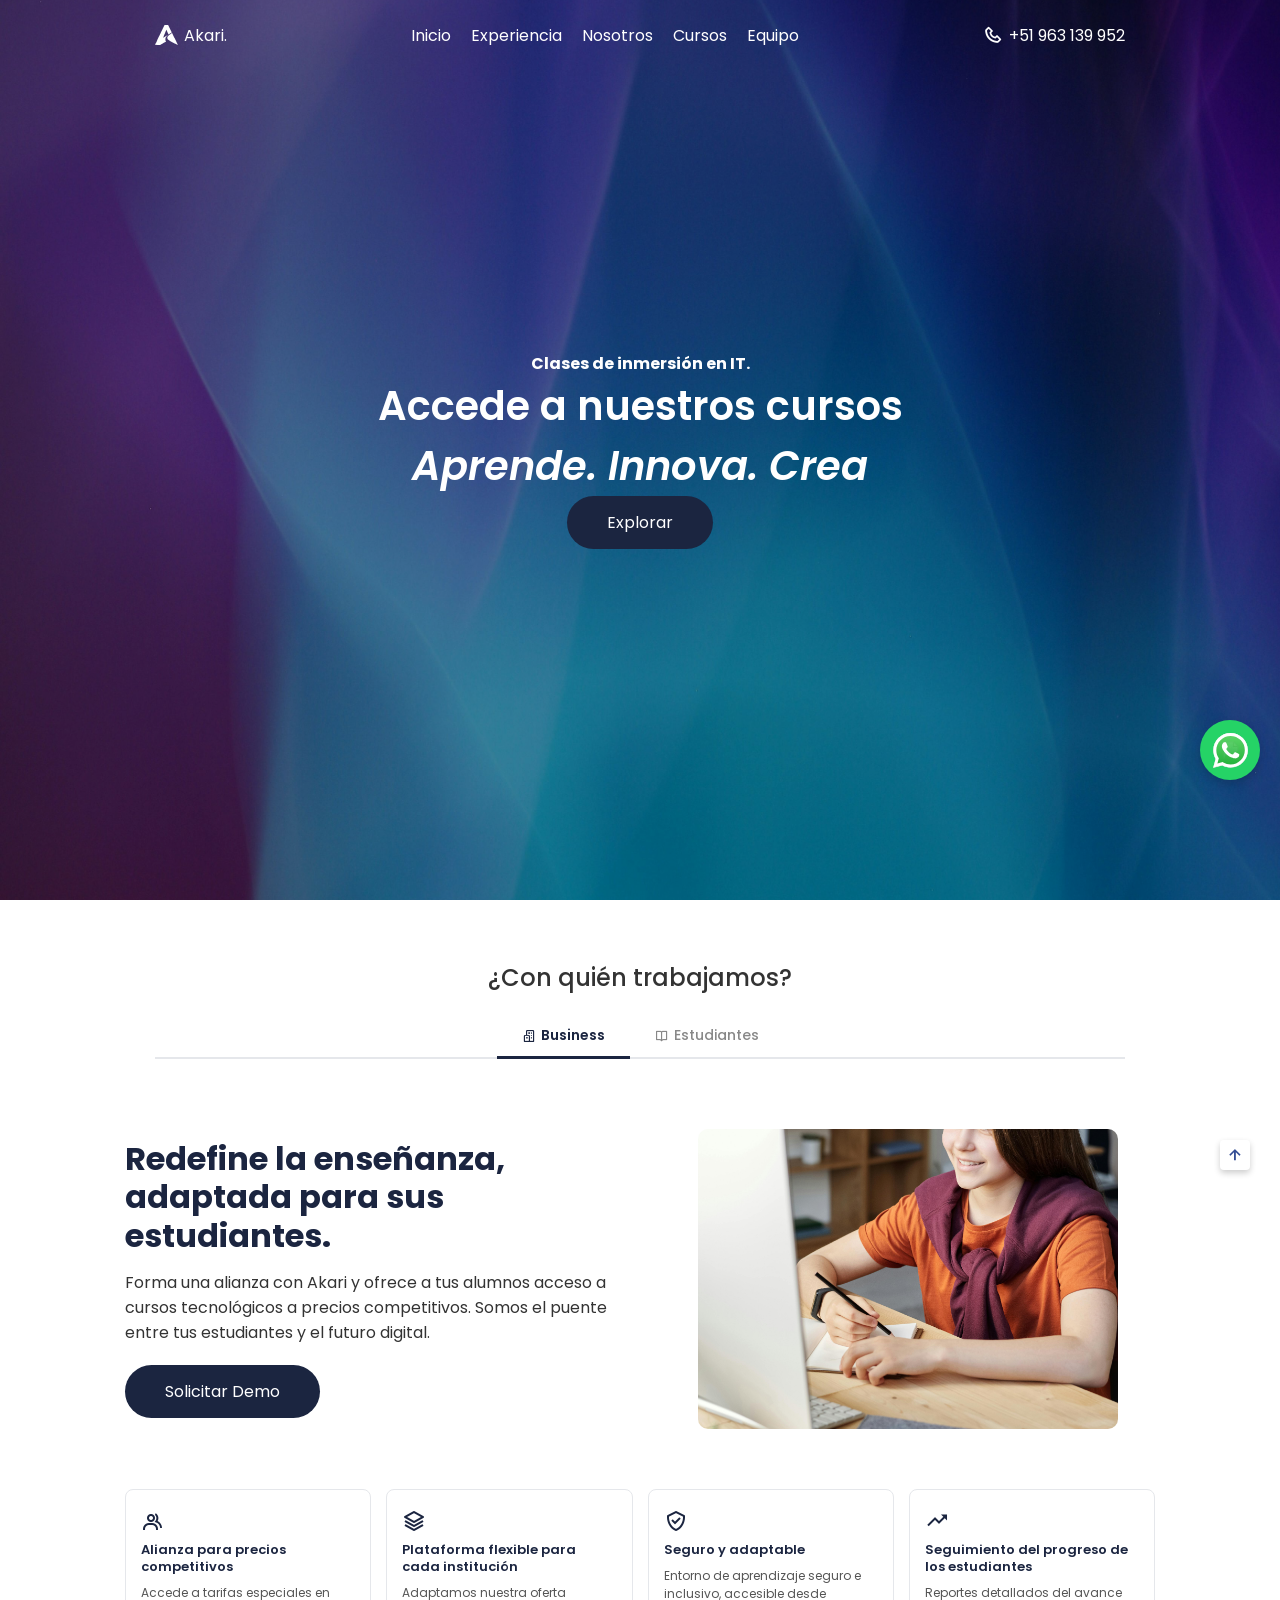
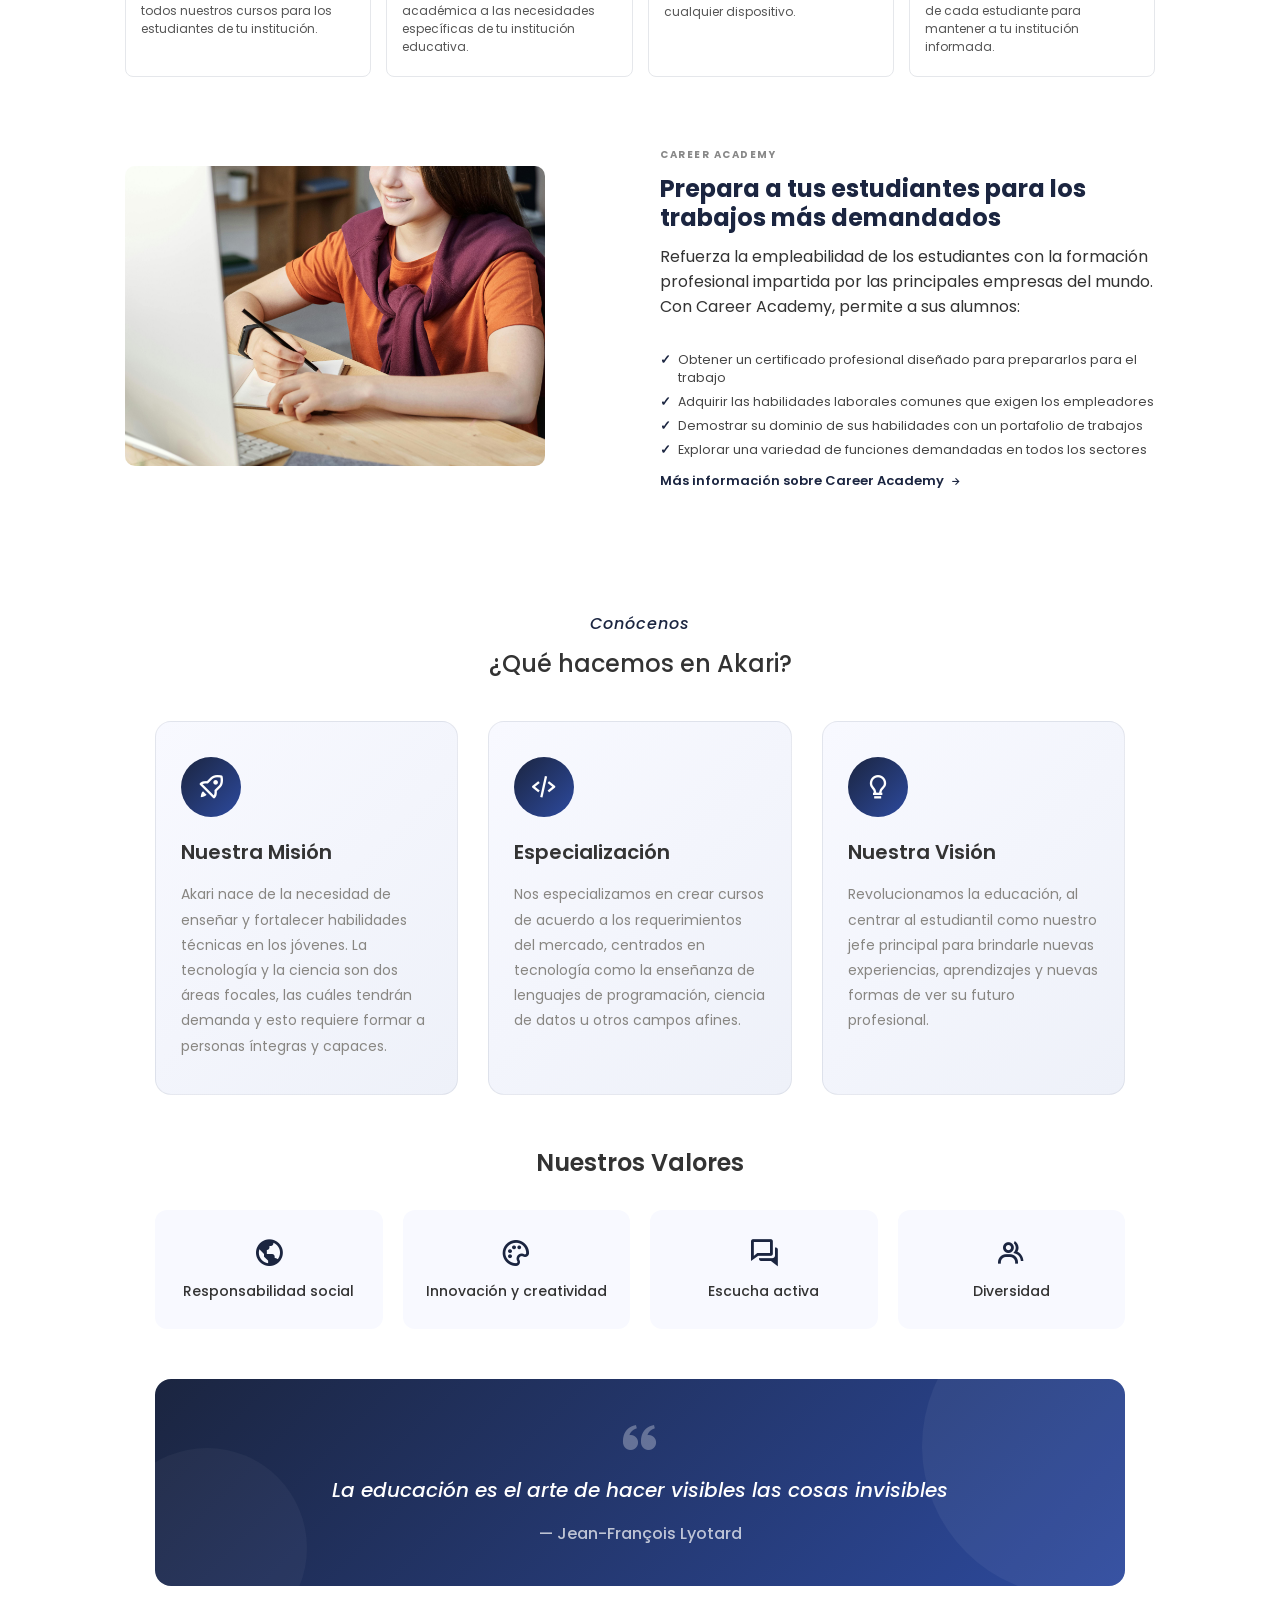
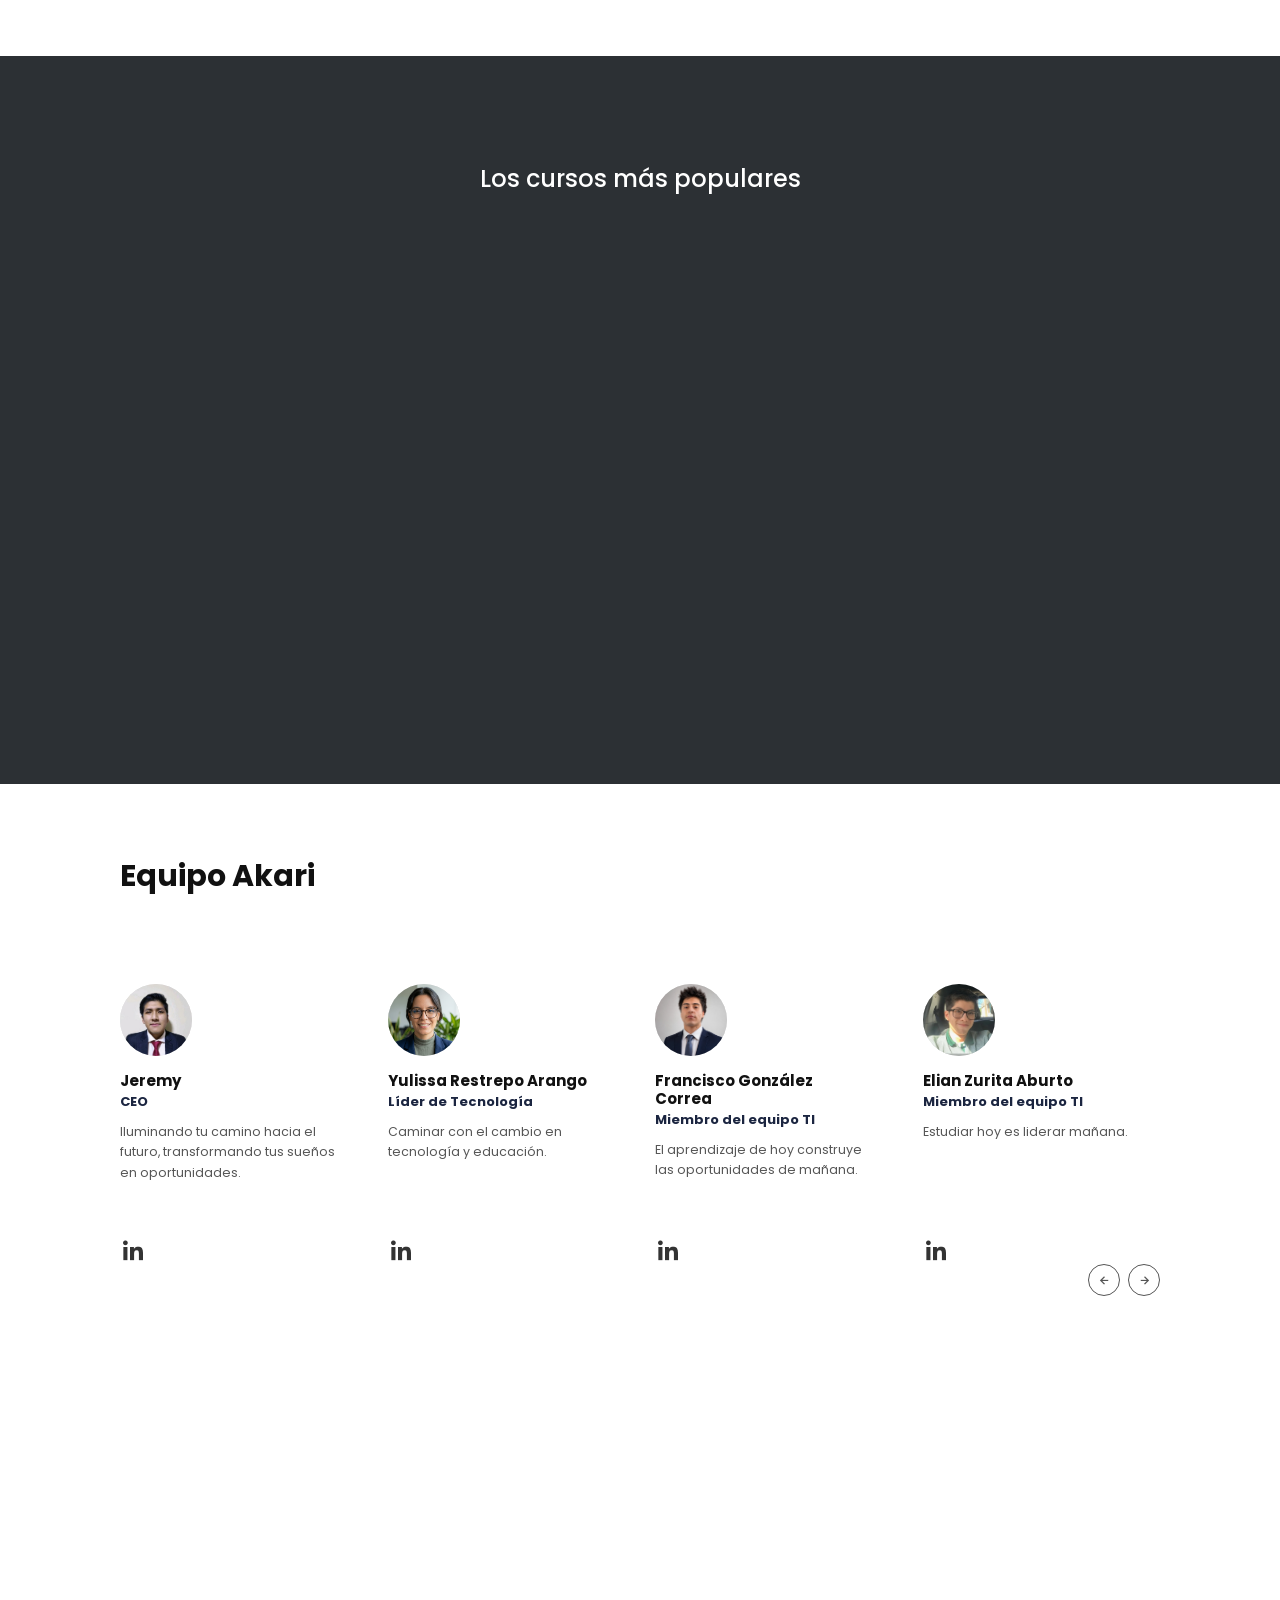
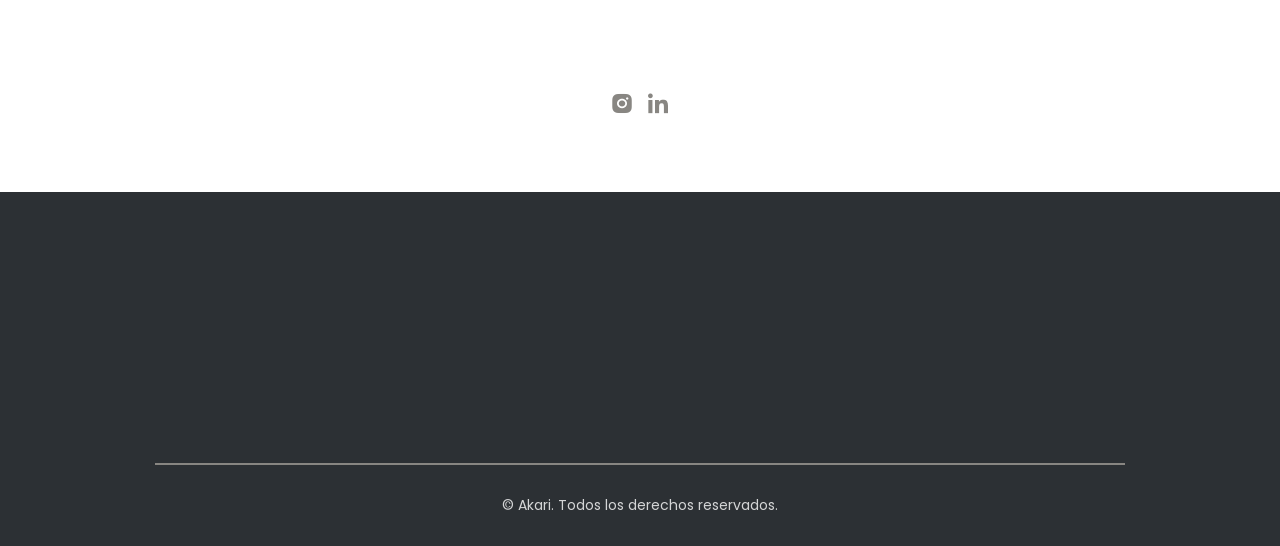
==== index.html @ baa07ac1 "Update index.html" ====
<!DOCTYPE html>
<html lang="es">

<head>
        <meta charset="UTF-8">
        <meta http-equiv="X-UA-Compatible" content="IE=edge">
        <meta name="viewport" content="width=device-width, initial-scale=1.0">

        <title>Akari</title>

        <!-- Scroll Reveal -->
        <link rel="stylesheet" href="css/scrollreveal.min.js">

        <!-- Swiper CSS -->
        <link rel="stylesheet" href="css/swiper-bundle.min.css">

        <!-- Boxicons -->
        <link href="https://unpkg.com/boxicons@2.1.4/css/boxicons.min.css" rel="stylesheet">

        <!-- CSS -->
        <link rel="stylesheet" href="css/style.css">
        <link rel="shortcut icon" href="favicon.ico" type="image/x-icon">
</head>

<body>
        <!-- Botón flotante de WhatsApp -->
        <div class="whatsapp-chat-widget">
                <!-- El botón que siempre está visible -->
                <button class="whatsapp-button" onclick="toggleWhatsAppPopup()">
                        <svg class="whatsapp-icon" width="800px" height="800px" viewBox="-2.73 0 1225.016 1225.016"
                                xmlns="http://www.w3.org/2000/svg" xmlns:xlink="http://www.w3.org/1999/xlink">
                                <path fill="#E0E0E0"
                                        d="M1041.858 178.02C927.206 63.289 774.753.07 612.325 0 277.617 0 5.232 272.298 5.098 606.991c-.039 106.986 27.915 211.42 81.048 303.476L0 1225.016l321.898-84.406c88.689 48.368 188.547 73.855 290.166 73.896h.258.003c334.654 0 607.08-272.346 607.222-607.023.056-162.208-63.052-314.724-177.689-429.463zm-429.533 933.963h-.197c-90.578-.048-179.402-24.366-256.878-70.339l-18.438-10.93-191.021 50.083 51-186.176-12.013-19.087c-50.525-80.336-77.198-173.175-77.16-268.504.111-278.186 226.507-504.503 504.898-504.503 134.812.056 261.519 52.604 356.814 147.965 95.289 95.36 147.728 222.128 147.688 356.948-.118 278.195-226.522 504.543-504.693 504.543z" />
                                <linearGradient id="a" gradientUnits="userSpaceOnUse" x1="609.77" y1="1190.114"
                                        x2="609.77" y2="21.084">
                                        <stop offset="0" stop-color="#20b038" />
                                        <stop offset="1" stop-color="#60d66a" />
                                </linearGradient>
                                <path fill="url(#a)"
                                        d="M27.875 1190.114l82.211-300.18c-50.719-87.852-77.391-187.523-77.359-289.602.133-319.398 260.078-579.25 579.469-579.25 155.016.07 300.508 60.398 409.898 169.891 109.414 109.492 169.633 255.031 169.57 409.812-.133 319.406-260.094 579.281-579.445 579.281-.023 0 .016 0 0 0h-.258c-96.977-.031-192.266-24.375-276.898-70.5l-307.188 80.548z" />
                                <image overflow="visible" opacity=".08" width="682" height="639"
                                        xlink:href="FCC0802E2AF8A915.png" transform="translate(270.984 291.372)" />
                                <path fill-rule="evenodd" clip-rule="evenodd" fill="#FFF"
                                        d="M462.273 349.294c-11.234-24.977-23.062-25.477-33.75-25.914-8.742-.375-18.75-.352-28.742-.352-10 0-26.25 3.758-39.992 18.766-13.75 15.008-52.5 51.289-52.5 125.078 0 73.797 53.75 145.102 61.242 155.117 7.5 10 103.758 166.266 256.203 226.383 126.695 49.961 152.477 40.023 179.977 37.523s88.734-36.273 101.234-71.297c12.5-35.016 12.5-65.031 8.75-71.305-3.75-6.25-13.75-10-28.75-17.5s-88.734-43.789-102.484-48.789-23.75-7.5-33.75 7.516c-10 15-38.727 48.773-47.477 58.773-8.75 10.023-17.5 11.273-32.5 3.773-15-7.523-63.305-23.344-120.609-74.438-44.586-39.75-74.688-88.844-83.438-103.859-8.75-15-.938-23.125 6.586-30.602 6.734-6.719 15-17.508 22.5-26.266 7.484-8.758 9.984-15.008 14.984-25.008 5-10.016 2.5-18.773-1.25-26.273s-32.898-81.67-46.234-111.326z" />
                                <path fill="#FFF"
                                        d="M1036.898 176.091C923.562 62.677 772.859.185 612.297.114 281.43.114 12.172 269.286 12.039 600.137 12 705.896 39.633 809.13 92.156 900.13L7 1211.067l318.203-83.438c87.672 47.812 186.383 73.008 286.836 73.047h.255.003c330.812 0 600.109-269.219 600.25-600.055.055-160.343-62.328-311.108-175.649-424.53zm-424.601 923.242h-.195c-89.539-.047-177.344-24.086-253.93-69.531l-18.227-10.805-188.828 49.508 50.414-184.039-11.875-18.867c-49.945-79.414-76.312-171.188-76.273-265.422.109-274.992 223.906-498.711 499.102-498.711 133.266.055 258.516 52 352.719 146.266 94.195 94.266 146.031 219.578 145.992 352.852-.118 274.999-223.923 498.749-498.899 498.749z" />
                        </svg>
                        </svg>
                </button>

                <!-- La ventana pop-up (oculta por defecto) -->
                <div id="whatsapp-popup" class="whatsapp-popup">
                        <div class="popup-header">
                                <span>¿Tienes alguna duda? 👋</span>
                                <button class="close-button" onclick="toggleWhatsAppPopup()">×</button>
                        </div>
                        <div class="popup-body">
                                <p>¡Hola! Escríbenos y te atenderemos al instante.</p>
                        </div>
                        <div class="popup-footer">
                                <a href="https://wa.me/51963139952?text=Hola,%20estoy%20interesado/a%20en%20los%20programas%20de%20AKARI"
                                        class="chat-cta-button" target="_blank">
                                        Iniciar chat
                                </a>
                        </div>
                </div>
        </div>


        <!-- Header -->
        <header class="header" id="header">
                <nav class="nav container flex">

                        <a href="#" class="logo-content flex">
                                <svg viewBox="0 0 247 216" class="logo-akari-svg" xmlns="http://www.w3.org/2000/svg">
                                        <path fill-rule="evenodd" clip-rule="evenodd" d="M84.609 38.741C74.339 60.049 63.944 81.757 61.508 86.982C57.336 95.932 38.146 135.791 20.826 171.482C16.556 180.282 10.123 193.557 6.531 200.982L0 214.482L27.855 214.748L55.711 215.013L63.996 210.676C68.553 208.291 77.456 203.394 83.781 199.794C90.106 196.195 100.456 190.427 106.781 186.977C113.106 183.527 118.402 180.608 118.549 180.491C118.697 180.374 117.362 176.949 115.582 172.88C112.628 166.127 112.35 164.61 112.385 155.482C112.418 147.013 112.84 144.429 115.142 138.605C118.416 130.32 121.921 125.124 128.693 118.52C136.474 110.93 135.288 109.67 125.983 115.64C122.847 117.652 117.581 120.725 114.281 122.468C110.981 124.211 103.5 128.608 97.656 132.239L87.03 138.841L92.511 126.162C95.525 119.188 98.597 111.571 99.337 109.236C100.077 106.901 104.256 96.551 108.622 86.236C112.989 75.921 117.817 64.196 119.351 60.18C120.886 56.164 122.398 52.728 122.711 52.546C123.025 52.363 125.912 57.899 129.127 64.848C139.526 87.32 146.263 101.15 147.052 101.644C147.477 101.909 152.427 99.13 158.052 95.469C163.678 91.807 171.286 86.937 174.959 84.647L181.638 80.482L166.76 49.982C158.578 33.207 149.687 15.207 147.004 9.982L142.125 0.481998L122.703 0.240997L103.281 0L84.609 38.741ZM180.781 87.797C179.406 88.654 172.206 93.608 164.781 98.805C147.466 110.924 137.445 120.59 134.761 127.764C130.889 138.115 133.002 149.275 140.187 156.415C145.206 161.402 174.466 178.855 202.281 193.452C207.781 196.338 216.17 200.948 220.922 203.696C235.489 212.117 246.781 216.831 246.781 214.49C246.781 213.967 216.843 151.944 211.299 140.982C203.719 125.994 186.986 91.319 186.371 89.324C185.468 86.4 183.766 85.935 180.781 87.797Z"/>
                                </svg>
                                <span class="logo-text">Akari.</span>
                        </a>

                        <div class="menu-content">

                                <ul class="menu-list flex">
                                        <li><a href="#home" class="nav-link">Inicio</a></li>
                                        <li><a href="#about" class="nav-link">Experiencia</a></li>
                                        <li><a href="#nosotros" class="nav-link">Nosotros</a></li>
                                        <li><a href="#menu" class="nav-link">Cursos</a></li>
                                        <li><a href="#team" class="nav-link">Equipo</a></li>
                                </ul>

                                <div class="media-icons flex">
                                        <a href=" https://www.instagram.com/aprende.akari/?hl=es" target="_blank"><i
                                                        class="bx bxl-instagram-alt"></i></a>
                                        <a href="https://www.linkedin.com/company/akari-tech-education"
                                                target="_blank"><i class="bx bxl-linkedin"></i></a>
                                </div>

                                <i class="bx bx-x navClose-btn"></i>
                        </div>

                        <div class="contact-content flex">
                                <i class="bx bx-phone phone-icon"></i>
                                <span class="phone-number">+51 963 139 952</span>
                        </div>

                        <i class="bx bx-menu navOpen-btn"></i>

                </nav>
        </header>

        <!-- Main -->
        <main>

                <!-- Home -->
                <section class="home" id="home">

                        <div class="home-content">

                                <div class="swiper mySwiper">

                                        <div class="swiper-wrapper">

                                                <!-- Slide 1 -->
                                                <div class="swiper-slide">
                                                        <img src="images/homeImg1.jpg" alt="Coffee Image"
                                                                class="home-img">

                                                        <div class="home-details">
                                                                <div class="home-text">
                                                                        <h4 class="homeSubtitle">
                                                                                Clases de inmersión en IT.
                                                                        </h4>

                                                                        <h2 class="homeTitle">
                                                                                Accede a nuestros cursos <br>
                                                                                <i>Aprende. Innova. Crea</i>
                                                                        </h2>
                                                                </div>

                                                                <button class="button">Explorar</button>
                                                        </div>
                                                </div>

                                                <!-- Slide 2 -->
                                                <div class="swiper-slide">
                                                        <img src="images/homeImg2.jpg" alt="Coffee Image"
                                                                class="home-img">

                                                        <div class="home-details">
                                                                <div class="home-text">
                                                                        <h4 class="homeSubtitle">
                                                                                Conocimiento para el futuro.
                                                                        </h4>

                                                                        <h2 class="homeTitle">
                                                                                De manos de expertos <br>
                                                                                para tu mejor aprendizaje
                                                                        </h2>
                                                                </div>

                                                                <button class="button">Explorar</button>
                                                        </div>
                                                </div>

                                                <!-- Slide 3 -->
                                                <div class="swiper-slide">
                                                        <img src="images/homeImg3.jpg" alt="Coffee Image"
                                                                class="home-img">

                                                        <div class="home-details">
                                                                <div class="home-text">
                                                                        <h4 class="homeSubtitle">
                                                                                Inicia ahora.
                                                                        </h4>

                                                                        <h2 class="homeTitle">
                                                                                Ponte en la vanguardia, <br>
                                                                                Se parte de Akari 💙
                                                                        </h2>
                                                                </div>

                                                                <button class="button">Explorar</button>
                                                        </div>
                                                </div>

                                        </div>

                                        <!-- Swiper Buttons -->
                                        <div class="swiper-button-next swiper-navBtn"></div>
                                        <div class="swiper-button-prev swiper-navBtn"></div>
                                        <div class="swiper-pagination"></div>

                                </div>

                        </div>

                </section>

                <!-- Business / Students -->
                <section class="section biz-students" id="empresas">

                        <div class="container">
                                <h2 class="content-title biz-section-title">¿Con quién trabajamos?</h2>
                                <div class="biz-tabs">
                                        <button class="biz-tab active" data-tab="business" onclick="switchTab('business')">
                                                <i class="bx bx-buildings"></i> Business
                                        </button>
                                        <button class="biz-tab" data-tab="students" onclick="switchTab('students')">
                                                <i class="bx bx-book-open"></i> Estudiantes
                                        </button>
                                </div>
                        </div>

                        <!-- Tab Business -->
                        <div id="tab-business" class="biz-panel">

                                <!-- Hero -->
                                <div class="biz-hero container">
                                        <div class="biz-hero-content">
                                                <h2 class="biz-hero-title">Redefine la enseñanza, adaptada para sus estudiantes.</h2>
                                                <p class="content-description">Forma una alianza con Akari y ofrece a tus alumnos acceso a cursos tecnológicos a precios competitivos. Somos el puente entre tus estudiantes y el futuro digital.</p>
                                                <button class="button biz-demo-btn" onclick="toggleDemoModal()">Solicitar Demo</button>
                                        </div>
                                        <div class="biz-hero-image">
                                                <img src="images/aboutImg.jpg" alt="Business education" class="biz-img">
                                        </div>
                                </div>

                                <!-- 4 Cards -->
                                <div class="biz-cards container">
                                        <div class="biz-card">
                                                <i class="bx bx-group biz-card-icon"></i>
                                                <h3 class="biz-card-title">Alianza para precios competitivos</h3>
                                                <p class="biz-card-desc">Accede a tarifas especiales en todos nuestros cursos para los estudiantes de tu institución.</p>

                                        </div>
                                        <div class="biz-card">
                                                <i class="bx bx-layer biz-card-icon"></i>
                                                <h3 class="biz-card-title">Plataforma flexible para cada institución</h3>
                                                <p class="biz-card-desc">Adaptamos nuestra oferta académica a las necesidades específicas de tu institución educativa.</p>

                                        </div>
                                        <div class="biz-card">
                                                <i class="bx bx-check-shield biz-card-icon"></i>
                                                <h3 class="biz-card-title">Seguro y adaptable</h3>
                                                <p class="biz-card-desc">Entorno de aprendizaje seguro e inclusivo, accesible desde cualquier dispositivo.</p>

                                        </div>
                                        <div class="biz-card">
                                                <i class="bx bx-trending-up biz-card-icon"></i>
                                                <h3 class="biz-card-title">Seguimiento del progreso de los estudiantes</h3>
                                                <p class="biz-card-desc">Reportes detallados del avance de cada estudiante para mantener a tu institución informada.</p>

                                        </div>
                                </div>

                                <!-- CTA Aliados -->
                                <!--<div class="biz-cta-band">
                                        <div class="container biz-cta-inner">
                                                <p class="biz-cta-label">Instituciones aliadas</p>
                                                <h3 class="biz-cta-title">Únete a nuestra red de instituciones aliadas</h3>
                                                <div class="biz-cta-logos">
                                                        <div class="biz-cta-logos-track">
                                                                <div class="biz-cta-logo"><img src="images/escudo.png" alt="Institución aliada"></div>
                                                                <div class="biz-cta-logo"><img src="images/escudo.png" alt="Institución aliada"></div>
                                                                <div class="biz-cta-logo"><img src="images/escudo.png" alt="Institución aliada"></div>
                                                                <div class="biz-cta-logo"><img src="images/escudo.png" alt="Institución aliada"></div>
                                                                <div class="biz-cta-logo"><img src="images/escudo.png" alt="Institución aliada"></div>
                                                                <div class="biz-cta-logo"><img src="images/escudo.png" alt="Institución aliada"></div>
                                                                <div class="biz-cta-logo"><img src="images/escudo.png" alt="Institución aliada"></div>
                                                                <div class="biz-cta-logo"><img src="images/escudo.png" alt="Institución aliada"></div>
                                                                <div class="biz-cta-logo"><img src="images/escudo.png" alt="Institución aliada"></div>
                                                                <div class="biz-cta-logo"><img src="images/escudo.png" alt="Institución aliada"></div>
                                                                <div class="biz-cta-logo"><img src="images/escudo.png" alt="Institución aliada"></div>
                                                                <div class="biz-cta-logo"><img src="images/escudo.png" alt="Institución aliada"></div>
                                                                <div class="biz-cta-logo"><img src="images/escudo.png" alt="Institución aliada"></div>
                                                                <div class="biz-cta-logo"><img src="images/escudo.png" alt="Institución aliada"></div>
                                                                <div class="biz-cta-logo"><img src="images/escudo.png" alt="Institución aliada"></div>
                                                                <div class="biz-cta-logo"><img src="images/escudo.png" alt="Institución aliada"></div>
                                                                <div class="biz-cta-logo"><img src="images/escudo.png" alt="Institución aliada"></div>
                                                                <div class="biz-cta-logo"><img src="images/escudo.png" alt="Institución aliada"></div>
                                                                <div class="biz-cta-logo"><img src="images/escudo.png" alt="Institución aliada"></div>
                                                                <div class="biz-cta-logo"><img src="images/escudo.png" alt="Institución aliada"></div>
                                                                <div class="biz-cta-logo"><img src="images/escudo.png" alt="Institución aliada"></div>
                                                                <div class="biz-cta-logo"><img src="images/escudo.png" alt="Institución aliada"></div>
                                                                <div class="biz-cta-logo"><img src="images/escudo.png" alt="Institución aliada"></div>
                                                                <div class="biz-cta-logo"><img src="images/escudo.png" alt="Institución aliada"></div>
                                                                <div class="biz-cta-logo"><img src="images/escudo.png" alt="Institución aliada"></div>
                                                                <div class="biz-cta-logo"><img src="images/escudo.png" alt="Institución aliada"></div>
                                                                <div class="biz-cta-logo"><img src="images/escudo.png" alt="Institución aliada"></div>
                                                                <div class="biz-cta-logo"><img src="images/escudo.png" alt="Institución aliada"></div>
                                                                <div class="biz-cta-logo"><img src="images/escudo.png" alt="Institución aliada"></div>
                                                                <div class="biz-cta-logo"><img src="images/escudo.png" alt="Institución aliada"></div>
                                                        </div>
                                                </div>
                                                <button class="button biz-cta-btn" onclick="toggleDemoModal()">Conocer más</button>
                                        </div>
                                </div> -->

                                <!-- Career Academy -->
                                <div class="biz-academy container">
                                        <div class="biz-academy-image">
                                                <img src="images/aboutImg.jpg" alt="Career Academy" class="biz-img">
                                        </div>
                                        <div class="biz-academy-content">
                                                <span class="biz-academy-label">CAREER ACADEMY</span>
                                                <h3 class="biz-academy-title">Prepara a tus estudiantes para los trabajos más demandados</h3>
                                                <p class="content-description">Refuerza la empleabilidad de los estudiantes con la formación profesional impartida por las principales empresas del mundo. Con Career Academy, permite a sus alumnos:</p>
                                                <ul class="biz-academy-check">
                                                        <li>Obtener un certificado profesional diseñado para prepararlos para el trabajo</li>
                                                        <li>Adquirir las habilidades laborales comunes que exigen los empleadores</li>
                                                        <li>Demostrar su dominio de sus habilidades con un portafolio de trabajos</li>
                                                        <li>Explorar una variedad de funciones demandadas en todos los sectores</li>
                                                </ul>
                                                <button class="biz-academy-link flex" onclick="toggleDemoModal()">
                                                        <span>Más información sobre Career Academy</span>
                                                        <i class="bx bx-right-arrow-alt"></i>
                                                </button>
                                        </div>
                                </div>

                        </div><!-- end tab-business -->

                        <!-- Tab Students (placeholder) -->
                        <div id="tab-students" class="biz-panel biz-panel--hidden">
                                <div class="container biz-coming-soon">
                                        <p class="content-description">Próximamente...</p>
                                </div>
                        </div>

                </section>

                <!-- Demo Modal -->
                <div class="demo-modal-overlay" id="demo-modal-overlay" onclick="closeDemoModal(event)">
                        <div class="demo-modal">
                                <div class="demo-modal-header">
                                        <h3>¿Quiere saber más?</h3>
                                        <button class="demo-modal-close" onclick="toggleDemoModal()">×</button>
                                </div>
                                <p class="content-description">Contáctenos para discutir cómo Akari puede ayudarle a desarrollar talento ágil con habilidades alineadas al trabajo.</p>
                                <ul class="demo-modal-benefits">
                                        <li>Desarrollar las competencias necesarias para impulsar el crecimiento</li>
                                        <li>Atraer y retener el talento en todos los equipos</li>
                                        <li>Aumentar la productividad de los empleados</li>
                                </ul>
                                <form class="demo-form" onsubmit="return false;">
                                        <input type="text" placeholder="Nombre" class="demo-input">
                                        <input type="text" placeholder="Apellido" class="demo-input">
                                        <input type="email" placeholder="Correo corporativo" class="demo-input">
                                        <input type="tel" placeholder="Teléfono" class="demo-input">
                                        <input type="text" placeholder="Tipo de organización" class="demo-input demo-input--full">
                                        <input type="text" placeholder="País" class="demo-input demo-input--full">
                                        <button type="submit" class="button demo-submit">Enviar</button>
                                </form>
                        </div>
                </div>

                <!-- Nosotros -->
                <section class="section nosotros" id="nosotros">

                        <div class="nosotros-container container">

                                <div class="nosotros-header">
                                        <h4 class="section-subtitle nosotros-subtitle">
                                                <i>Conócenos</i>
                                        </h4>

                                        <h2 class="section-title nosotros-title">
                                                ¿Qué hacemos en Akari?
                                        </h2>
                                </div>

                                <div class="nosotros-grid">

                                        <!-- Misión -->
                                        <div class="nosotros-card nosotros-mision">
                                                <div class="nosotros-card-icon">
                                                        <i class="bx bx-rocket"></i>
                                                </div>
                                                <h3 class="nosotros-card-title">Nuestra Misión</h3>
                                                <p class="nosotros-card-text">
                                                        Akari nace de la necesidad de enseñar y fortalecer habilidades
                                                        técnicas en los jóvenes. La tecnología y la ciencia son dos
                                                        áreas focales, las cuáles tendrán demanda y esto requiere formar
                                                        a personas íntegras y capaces.
                                                </p>
                                        </div>

                                        <!-- Especialización -->
                                        <div class="nosotros-card nosotros-especializacion">
                                                <div class="nosotros-card-icon">
                                                        <i class="bx bx-code-alt"></i>
                                                </div>
                                                <h3 class="nosotros-card-title">Especialización</h3>
                                                <p class="nosotros-card-text">
                                                        Nos especializamos en crear cursos de acuerdo a los
                                                        requerimientos del mercado, centrados en tecnología como la
                                                        enseñanza de lenguajes de programación, ciencia de datos u otros
                                                        campos afines.
                                                </p>
                                        </div>

                                        <!-- Visión -->
                                        <div class="nosotros-card nosotros-vision">
                                                <div class="nosotros-card-icon">
                                                        <i class="bx bx-bulb"></i>
                                                </div>
                                                <h3 class="nosotros-card-title">Nuestra Visión</h3>
                                                <p class="nosotros-card-text">
                                                        Revolucionamos la educación, al centrar al estudiantil como
                                                        nuestro jefe principal para brindarle nuevas experiencias,
                                                        aprendizajes y nuevas formas de ver su futuro profesional.
                                                </p>
                                        </div>

                                </div>

                                <!-- Valores -->
                                <div class="nosotros-valores">
                                        <h3 class="nosotros-valores-title">Nuestros Valores</h3>
                                        <div class="nosotros-valores-grid">
                                                <div class="valor-item">
                                                        <i class="bx bx-world"></i>
                                                        <span>Responsabilidad social</span>
                                                </div>
                                                <div class="valor-item">
                                                        <i class="bx bx-palette"></i>
                                                        <span>Innovación y creatividad</span>
                                                </div>
                                                <div class="valor-item">
                                                        <i class="bx bx-conversation"></i>
                                                        <span>Escucha activa</span>
                                                </div>
                                                <div class="valor-item">
                                                        <i class="bx bx-group"></i>
                                                        <span>Diversidad</span>
                                                </div>
                                        </div>
                                </div>

                                <!-- Frase -->
                                <div class="nosotros-quote">
                                        <i class="bx bxs-quote-alt-left nosotros-quote-icon"></i>
                                        <blockquote class="nosotros-quote-text">
                                                La educación es el arte de hacer visibles las cosas invisibles
                                        </blockquote>
                                        <cite class="nosotros-quote-author">— Jean-François Lyotard</cite>
                                </div>

                        </div>

                </section>

                <!-- Menu -->
                <section class="section menu" id="menu">

                        <div class="menu-container container">

                                <div class="menu-text">

                                        <h4 class="section-subtitle">
                                                <i style=" color: white;">Nuestros cursos</i>
                                        </h4>

                                        <h2 class="section-title">
                                                Los cursos más populares
                                        </h2>

                                        <p class="section-description">
                                                Conoce los cursos que actualmente se encuentran disponibles y con
                                                inscripciones abiertas.
                                        </p>

                                </div>

                                <div class="menu-content">

                                        <div class="menu-items">

                                                <!-- Item -->
                                                <div class="menu-item flex">

                                                        <img src="images/copyrightfreepictures-javascript-736400_1920.png"
                                                                alt="Coffee Menu" class="menu-img">

                                                        <div class="menuItem-details">

                                                                <h4 class="menuItem-topic">
                                                                        Curso de JavaScript
                                                                </h4>

                                                                <p class="menuItem-des">
                                                                        Aprende Javascript desde lo más básico y conviertete en experto.
                                                                </p>

                                                        </div>

                                                        <div class="menuItem-price flex">
                                                                <span class="discount-price">$18.99</span>
                                                                <span class="real-price">$20.66</span>
                                                        </div>

                                                </div>

                                                <!-- Item -->
                                                <div class="menu-item flex">

                                                        <img src="images/krzysztof-m-laptop-3173613_1920.png"
                                                                alt="Coffee Menu" class="menu-img">

                                                        <div class="menuItem-details">

                                                                <h4 class="menuItem-topic">
                                                                        Curso de C++
                                                                </h4>

                                                                <p class="menuItem-des">
                                                                    Dominarás las bases de C++ y lógica de programación.
                                                                </p>

                                                        </div>

                                                        <div class="menuItem-price flex">
                                                                <span class="discount-price">$15.99</span>
                                                                <span class="real-price">$18.66</span>
                                                        </div>

                                                </div>

                                                <!-- Item -->
                                                <div class="menu-item flex">

                                                        <img src="images/krzysztof-m-laptop-3173613_1920.png"
                                                                alt="Coffee Menu" class="menu-img">

                                                        <div class="menuItem-details">

                                                                <h4 class="menuItem-topic">
                                                                        Curso de Programación Básica
                                                                </h4>

                                                                <p class="menuItem-des">
                                                                    Si aún no sabes si la programación es lo tuyo.. No te preocupes! Aprende programación básica.
                                                                </p>

                                                        </div>

                                                        <div class="menuItem-price flex">
                                                                <span class="discount-price">$12.99</span>
                                                                <span class="real-price">$16.66</span>
                                                        </div>

                                                </div>

                                        </div>

                                        <!-- Time Table -->
                                        <div class="time-table">

                                                <span class="time-topic">
                                                        Horarios de disponibilidad
                                                </span>

                                                <ul class="time-lists">

                                                        <li class="time-list flex">
                                                                <span class="open-day">Lunes</span>
                                                                <span class="open-time">08:00 - 20:00</span>
                                                        </li>

                                                        <li class="time-list flex">
                                                                <span class="open-day">Martes</span>
                                                                <span class="open-time">08:00 - 20:00</span>
                                                        </li>

                                                        <li class="time-list flex">
                                                                <span class="open-day">Miércoles</span>
                                                                <span class="open-time">08:00 - 20:00</span>
                                                        </li>

                                                        <li class="time-list flex">
                                                                <span class="open-day">Jueves</span>
                                                                <span class="open-time">08:00 - 20:00</span>
                                                        </li>

                                                        <li class="time-list flex">
                                                                <span class="open-day">Viernes</span>
                                                                <span class="open-time">08:00 - 20:00</span>
                                                        </li>

                                                        <li class="time-list flex">
                                                                <span class="open-day">Sabado</span>
                                                                <span class="open-time">08:00 - 13:00</span>
                                                        </li>

                                                </ul>

                                        </div>

                                </div>

                        </div>

                </section>

<!-- Team -->
                <section class="section team-section" id="team">
                        <div class="team-container container">
                                <div class="team-header">
                                        <h2 class="section-title">Equipo Akari</h2>
                                        <p class="section-description">
                                                Conoce a las personas que integran Akari<br>
                                                Con pasión y amor hacia la educación en LATAM.
                                        </p>
                                </div>

                                <div class="swiper mySwiperTeam">
                                        <div class="swiper-wrapper">
                                                <!-- Team Member 1 -->
                                                <div class="team-card swiper-slide">
                                                        <div class="team-img-placeholder">
                                                                <img src="images/Foto_Jeremy.jpeg" alt="Jeremy">
                                                        </div>
                                                        <span class="name">Jeremy</span>
                                                        <span class="job">CEO</span>
                                                        <p class="bio">Iluminando tu camino hacia el futuro,
                                                                transformando tus sueños en oportunidades.</p>
                                                        <div class="team-social">
                                                                <a href="https://www.linkedin.com/in/jeremy-andre-callacna-romero/"
                                                                        target="_blank" rel="noopener noreferrer"><i
                                                                                class='bx bxl-linkedin'></i></a>
                                                        </div>
                                                </div>

                                                <!-- Team Member 2 -->
                                                <div class="team-card swiper-slide">
                                                        <div class="team-img-placeholder">
                                                                <img src="images/Foto_Yuli.png" alt="Yulissa">
                                                        </div>
                                                        <span class="name">Yulissa Restrepo Arango</span>
                                                        <span class="job">Líder de Tecnología</span>
                                                        <p class="bio">Caminar con el cambio en tecnología y educación.
                                                        </p>
                                                        <div class="team-social">
                                                                <a href="#" target="_blank" rel="noopener noreferrer"><i
                                                                                class='bx bxl-linkedin'></i></a>
                                                        </div>
                                                </div>

                                                <!-- Team Member 3 -->
                                                <div class="team-card swiper-slide">
                                                        <div class="team-img-placeholder">
                                                                <img src="images/Foto_Francisco.jpeg" alt="Francisco">
                                                        </div>
                                                        <span class="name">Francisco González Correa</span>
                                                        <span class="job">Miembro del equipo TI</span>
                                                        <p class="bio">El aprendizaje de hoy construye las oportunidades
                                                                de mañana.</p>
                                                        <div class="team-social">
                                                                <a href="https://www.linkedin.com/in/francisco-gonzalez-correa-00947140a/"
                                                                        target="_blank" rel="noopener noreferrer"><i
                                                                                class='bx bxl-linkedin'></i></a>
                                                        </div>
                                                </div>

                                                <!-- Team Member 4 -->
                                                <div class="team-card swiper-slide">
                                                        <div class="team-img-placeholder">
                                                                <img src="images/Foto_Elian.jpeg" alt="Elian">
                                                        </div>
                                                        <span class="name">Elian Zurita Aburto</span>
                                                        <span class="job">Miembro del equipo TI</span>
                                                        <p class="bio">Estudiar hoy es liderar mañana.</p>
                                                        <div class="team-social">
                                                                <a href="https://www.linkedin.com/in/elian-zurita-aburto/"
                                                                        target="_blank" rel="noopener noreferrer"><i
                                                                                class='bx bxl-linkedin'></i></a>
                                                        </div>
                                                </div>

                                                <!-- Team Member 5 -->
                                                <div class="team-card swiper-slide">
                                                        <div class="team-img-placeholder">
                                                                <img src="images/Foto_Nallerly.jpeg" alt="Nallely">
                                                        </div>
                                                        <span class="name">Nallely Paredes Barraza</span>
                                                        <span class="job">Líder de Tecnología</span>
                                                        <p class="bio">El éxito no es de quien corre, sino de quien sabe a dónde va.</p>
                                                        <div class="team-social">
                                                                <a href="https://www.linkedin.com/in/nallely-yasmin-paredes-barraza-83319325a/"
                                                                        target="_blank" rel="noopener noreferrer"><i
                                                                                class='bx bxl-linkedin'></i></a>
                                                        </div>
                                                </div>

                                                <!-- Team Member 6 -->
                                                <div class="team-card swiper-slide">
                                                        <div class="team-img-placeholder">
                                                                <img src="images/Foto_Jair.jpeg" alt="Jhair">
                                                        </div>
                                                        <span class="name">Jhair Melendez Blas</span>
                                                        <span class="job">Miembro del equipo TI</span>
                                                        <p class="bio">La adaptabilidad es mi ventaja; evolucionar, mi constante.</p>
                                                        <div class="team-social">
                                                                <a href="https://www.linkedin.com/in/jhairroussell/"
                                                                        target="_blank" rel="noopener noreferrer"><i
                                                                                class='bx bxl-linkedin'></i></a>
                                                        </div>
                                                </div>

                                                <!-- Team Member 7 -->
                                                <div class="team-card swiper-slide">
                                                        <div class="team-img-placeholder">
                                                                <img src="images/Foto_Frank.jpeg" alt="Frank">
                                                        </div>
                                                        <span class="name">Frank Condor Huarhuachi</span>
                                                        <span class="job">Miembro del equipo TI</span>
                                                        <p class="bio">Diseñando soluciones tecnológicas que simplifican procesos y conectan a las personas con lo que necesitan.</p>
                                                        <div class="team-social">
                                                                <a href="https://www.linkedin.com/in/frank-kevin-condor-huarhuachi/"
                                                                        target="_blank" rel="noopener noreferrer"><i
                                                                                class='bx bxl-linkedin'></i></a>
                                                        </div>
                                                </div>

                                                <!-- Team Member 8 -->
                                                <div class="team-card swiper-slide">
                                                        <div class="team-img-placeholder">
                                                                <img src="images/Foto_Ana.jpeg" alt="Ana Lia">
                                                        </div>
                                                        <span class="name">Ana Lia Moreno</span>
                                                        <span class="job">Líder de Marketing</span>
                                                        <p class="bio">No solo es recibir valor, sino crearlo.</p>
                                                        <div class="team-social">
                                                                <a href="https://www.linkedin.com/in/ana-l%C3%ADa-moreno-951853308/"
                                                                        target="_blank" rel="noopener noreferrer"><i
                                                                                class='bx bxl-linkedin'></i></a>
                                                        </div>
                                                </div>

                                                <!-- Team Member 9 -->
                                                <div class="team-card swiper-slide">
                                                        <div class="team-img-placeholder">
                                                                <img src="images/Foto_Daniela.jpeg" alt="Daniella">
                                                        </div>
                                                        <span class="name">Daniella Atahuaman Alvarez</span>
                                                        <span class="job">Líder de Marketing</span>
                                                        <p class="bio">La actitud lo cambia todo.</p>
                                                        <div class="team-social">
                                                                <a href="https://www.linkedin.com/in/daniella-atahuaman-alvarez-00b76330a/"
                                                                        target="_blank" rel="noopener noreferrer"><i
                                                                                class='bx bxl-linkedin'></i></a>
                                                        </div>
                                                </div>

                                                <!-- Team Member 10 -->
                                                <div class="team-card swiper-slide">
                                                        <div class="team-img-placeholder">
                                                                <img src="images/Foto_Pedro.jpg" alt="Pedro">
                                                        </div>
                                                        <span class="name">Pedro Vargas Leon</span>
                                                        <span class="job">Líder de Tecnología</span>
                                                        <p class="bio">Un gran poder conlleva una gran responsabilidad.
                                                        </p>
                                                        <div class="team-social">
                                                                <a href="https://www.linkedin.com/in/pedro-ricardo-vargas-leon-b3874a340/"
                                                                        target="_blank" rel="noopener noreferrer"><i
                                                                                class='bx bxl-linkedin'></i></a>
                                                        </div>
                                                </div>

                                                <!-- Team Member 11 -->
                                                <div class="team-card swiper-slide">
                                                        <div class="team-img-placeholder">
                                                                <img src="images/Foto_Xiomara.png" alt="Xiomara">
                                                        </div>
                                                        <span class="name">Xiomara Callacna Romero</span>
                                                        <span class="job">Miembro del equipo Calidad Académica</span>
                                                        <p class="bio">Determinación y responsabilidad para no rendirme y construir lo que quiero.</p>
                                                        <div class="team-social">
                                                                <a href="https://www.linkedin.com/in/xiomara-maite-callacna-romero-7a1431361/"
                                                                        target="_blank" rel="noopener noreferrer"><i
                                                                                class='bx bxl-linkedin'></i></a>
                                                        </div>
                                                </div>

                                                <!-- Team Member 12 -->
                                                <div class="team-card swiper-slide">
                                                        <div class="team-img-placeholder">
                                                                <img src="images/Foto_Alejandro.jpeg" alt="Alejandro">
                                                        </div>
                                                        <span class="name">Alejandro Quispe Tufino</span>
                                                        <span class="job">Miembro del equipo Calidad Académica</span>
                                                        <p class="bio">La paciencia marca el ritmo; la constancia, el camino.</p>
                                                        <div class="team-social">
                                                                <a href="https://www.linkedin.com/in/alejandro-quispe-tufino/"
                                                                        target="_blank" rel="noopener noreferrer"><i
                                                                                class='bx bxl-linkedin'></i></a>
                                                        </div>
                                                </div>

                                                <!-- Team Member 13 -->
                                                <div class="team-card swiper-slide">
                                                        <div class="team-img-placeholder">
                                                                <img src="images/Foto_Gia.jpeg" alt="Giancarlos">
                                                        </div>
                                                        <span class="name">Giancarlos Zelada</span>
                                                        <span class="job">Miembro del equipo Calidad Académica</span>
                                                        <p class="bio">Cada línea de código que creo busca convertir una
                                                                idea en una experiencia útil, moderna y fácil de usar.
                                                        </p>
                                                        <div class="team-social">
                                                                <a href="https://www.linkedin.com/in/giancarlos-zelada-471725354/"
                                                                        target="_blank" rel="noopener noreferrer"><i
                                                                                class='bx bxl-linkedin'></i></a>
                                                        </div>
                                                </div>
                                        </div>

                                        <div class="swiper-nav-container">
                                                <div class="swiper-pagination-team"></div>
                                                <div class="team-navBtns">
                                                        <div class="team-swiper-button swiper-button-prev-team"><i
                                                                        class='bx bx-left-arrow-alt'></i></div>
                                                        <div class="team-swiper-button swiper-button-next-team"><i
                                                                        class='bx bx-right-arrow-alt'></i></div>
                                                </div>
                                        </div>
                                </div>

                        </div>
                </section>

                <!-- Newsletter -->
                <section class="section newsletter">

                        <div class="newsletter-container container">
                                <a href="#" class="logo-content flex">
                                        <svg xmlns="http://www.w3.org/2000/svg" width="24" height="24" fill="#8A8884"
                                                viewBox="0 0 24 24">
                                                <path
                                                        d="M18.5 10H22v2h-3.5zm.05-1.17 1.5-1 1.5-1L21 6l-.55-.83-1.5 1-1.5 1L18 8zm0 4.34L18 14l-.55.83 1.5 1 1.5 1L21 16l.55-.83-1.5-1zM15 8.18V4c0-.37-.2-.71-.53-.88s-.72-.15-1.03.05L7.69 7h-1.7c-2.21 0-4 1.79-4 4 0 1.52.86 2.82 2.1 3.5l1.94 6.77 1.92-.55-1.64-5.73h1.37l5.75 3.83c.17.11.36.17.55.17.16 0 .32-.04.47-.12.33-.17.53-.51.53-.88v-4.18c1.16-.41 2-1.51 2-2.82s-.84-2.4-2-2.82Zm-2 7.95-4.45-2.96A1 1 0 0 0 8 13H6c-1.1 0-2-.9-2-2s.9-2 2-2h2c.2 0 .39-.06.55-.17L13 5.87z">
                                                </path>
                                        </svg>
                                        <span class="logo-text">Novedades.</span>
                                </a>
                                <p class="section-description">
                                        Accede a nuestros cursos, eventos y webinars sobre IT. Una oportunidad para
                                        conocer y aprender nuevos conceptos, herramientas y amigos. Únete y mantente
                                        siempre al día.
                                </p>
                                <div class="newsletter-inputBox">
                                        <input type="email" placeholder="email@example.com" class="newletter-input">
                                        <button class="button newsletter-button">Suscribete</button>
                                </div>
                                <div class="newsletter media-icons flex">
                                        <a href=" https://www.instagram.com/aprende.akari/?hl=es" target="_blank"><i
                                                        class="bx bxl-instagram-alt"></i></a>
                                        <a href="https://www.linkedin.com/company/akari-tech-education"
                                                target="_blank"><i class="bx bxl-linkedin"></i></a>
                                </div>
                        </div>
                </section>

                <!-- Footer -->
                <footer class="section footer">
                        <div class="footer-container container">
                                <div class="footer-content">
                                        <a href="#" class="logo-content flex">
                                                <svg viewBox="0 0 247 216" class="logo-akari-svg" xmlns="http://www.w3.org/2000/svg">
                                                        <path fill-rule="evenodd" clip-rule="evenodd" d="M84.609 38.741C74.339 60.049 63.944 81.757 61.508 86.982C57.336 95.932 38.146 135.791 20.826 171.482C16.556 180.282 10.123 193.557 6.531 200.982L0 214.482L27.855 214.748L55.711 215.013L63.996 210.676C68.553 208.291 77.456 203.394 83.781 199.794C90.106 196.195 100.456 190.427 106.781 186.977C113.106 183.527 118.402 180.608 118.549 180.491C118.697 180.374 117.362 176.949 115.582 172.88C112.628 166.127 112.35 164.61 112.385 155.482C112.418 147.013 112.84 144.429 115.142 138.605C118.416 130.32 121.921 125.124 128.693 118.52C136.474 110.93 135.288 109.67 125.983 115.64C122.847 117.652 117.581 120.725 114.281 122.468C110.981 124.211 103.5 128.608 97.656 132.239L87.03 138.841L92.511 126.162C95.525 119.188 98.597 111.571 99.337 109.236C100.077 106.901 104.256 96.551 108.622 86.236C112.989 75.921 117.817 64.196 119.351 60.18C120.886 56.164 122.398 52.728 122.711 52.546C123.025 52.363 125.912 57.899 129.127 64.848C139.526 87.32 146.263 101.15 147.052 101.644C147.477 101.909 152.427 99.13 158.052 95.469C163.678 91.807 171.286 86.937 174.959 84.647L181.638 80.482L166.76 49.982C158.578 33.207 149.687 15.207 147.004 9.982L142.125 0.481998L122.703 0.240997L103.281 0L84.609 38.741ZM180.781 87.797C179.406 88.654 172.206 93.608 164.781 98.805C147.466 110.924 137.445 120.59 134.761 127.764C130.889 138.115 133.002 149.275 140.187 156.415C145.206 161.402 174.466 178.855 202.281 193.452C207.781 196.338 216.17 200.948 220.922 203.696C235.489 212.117 246.781 216.831 246.781 214.49C246.781 213.967 216.843 151.944 211.299 140.982C203.719 125.994 186.986 91.319 186.371 89.324C185.468 86.4 183.766 85.935 180.781 87.797Z"/>
                                                </svg>
                                                <span class="logo-text">Akari.</span>
                                        </a>
                                        <p class="content-description">
                                                Somos una organización enfocada en la educación de la tecnología en
                                                jovenes ubicados
                                                en Perú. Nuestro misión es transformar la educación, infundir
                                                pensamientos solidos y criticos
                                                para formar a los jovenes del futuro.
                                        </p>
                                </div>
                                <div class="footer-linkContent">
                                        <ul class="footer-links">
                                                <h4 class="footerLinks-title">Soporte</h4>
                                                <li><a href="faqs.html" class="footer-link">FAQs</a></li>
                                                <li><a href="https://app.notion.com/p/Akari-Pol-tica-de-Privacidad-28-mayo-2026-f3078d33d5a8442c9b8d773024469048?source=copy_link" class="footer-link">Politica de privacidad</a></li>
                                                <li><a href="https://www.notion.so/Busca-una-oportunidad-en-Akari-4a7a97714fc382ae83cd810b8d76d422"
                                                                class="footer-link" target="_blank">Trabaja con
                                                                nosotros</a></li>
                                        </ul>
                                </div>
                        </div>

                        <div class="footer-copyRight">
                                &#169; Akari. Todos los derechos reservados.
                        </div>
                </footer>

                <!-- Scroll -->

                <a href="#home" class="scrollUp-btn flex">
                        <i class="bx bx-up-arrow-alt scrollUp-icon"></i>
                </a>

        </main>

        <!-- Swiper JS -->
        <script src="js/swiper-bundle.min.js"></script>

        <!-- Scroll Reveal -->
        <script src="js/scrollreveal.js"></script>

        <!-- JavaScript -->
        <script src="js/script.js"></script>

</body>

</html>
---- css/style.css ----
/* Google Fonts - Poppins */
@import url('https://fonts.googleapis.com/css2?family=Poppins:wght@300;400;500;600&display=swap');

html {
  font-size: 62.5%;
  scroll-behavior: smooth;
}

/* Variables */
:root {
  /* Font Sizes & Family */
  /* if we set html's font size 62.5% then 1rem = 10px */

  --body-font: 'Poppins', sans-serif;

  --big-font: 4rem;
  --h1-font: 3.6rem;
  --h2-font: 2.4rem;
  --h3-font: 2rem;
  --h4-font: 1.8rem;
  --normal-font: 1.6rem;
  --small-font: 1.4rem;
  --smaller-font: 1.3rem;

  /* Font Weight ***/
  --font-regular: 400;
  --font-medium: 500;
  --font-semi-bold: 600;

  /* Color Variables */
  --primary-color: #1B2540;
  --primary-color-hover: #1D3A8A;
  --text-color: #333;
  --text-color-light: #888682;
  --border-color: #484848;
  --white-color: #fff;
  --section-bg: #2c3034;

  /* z-index */
  --z-overlay: 10;
  --z-fixed: 100;

  /* transition */
  --tran-0-2: 0.2s;
  --tran-0-3: 0.3s;
  --tran-0-5: 0.5s;
}

/*Font sizes For Small Screen 968px */
@media screen and (max-width: 990px) {
  :root {
    --big-font: 3.5rem;
    --h1-font: 2.4rem;
    --h2-font: 2rem;
    --h3-font: 1.8rem;
    --h4-font: 1.6rem;
    --normal-font: 1.5rem;
    --small-font: 1.3rem;
    --smaller-font: 1.2rem;
  }
}


/* Pre-CSS */
* {
  margin: 0;
  padding: 0;
  box-sizing: border-box;
}

body,
button,
input {
  font-family: var(--body-font);
  font-size: var(--normal-font);
  font-weight: var(--font-regular);
  color: var(--text-color);
}

body {
  overflow: auto;
  background-color: var(--white-color);
}

input {
  outline: none;
}

ul {
  list-style: none;
}

a {
  text-decoration: none;
}

img {
  width: 100%;
  height: 100%;
  object-fit: cover;
}

/* Reusuable CSS */
.section {
  padding: 7rem 2rem;
}

.container {
  max-width: 1030px;
  width: 100%;
  margin: 0 auto;
  padding: 0 3rem;
}

.flex {
  display: flex;
  align-items: center;
  column-gap: 0.6rem;
}

.button {
  border: none;
  outline: none;
  color: var(--white-color);
  padding: 1.4rem 4rem;
  border-radius: 3rem;
  background-color: var(--primary-color);
  transition: var(--tran-0-3);
  cursor: pointer;
}

.button:hover {
  background-color: var(--primary-color-hover);
}

.section-subtitle,
.content-subtitle {
  color: var(--primary-color);
  font-size: var(--normal-font);
  letter-spacing: 1px;
  font-weight: var(--font-medium);
  text-align: center;
}

.section-title,
.content-title {
  text-align: center;
  font-size: var(--h2-font);
  font-weight: var(--font-medium);
  margin: 1rem 0;
}

.section-description,
.content-description {
  text-align: center;
  margin-bottom: 2rem;
}

.section-description {
  padding: 0 16rem;
}

/* Header */
.header {
  position: fixed;
  top: 0;
  left: 0;
  height: 7rem;
  width: 100%;
  z-index: var(--z-fixed);
  transition: var(--tran-0-5);
}

.header-active {
  height: 7rem;
  background-color: var(--white-color);
  box-shadow: 0 0 10px rgba(0, 0, 0, 0.2);
}

/* nav */
.nav {
  position: relative;
  height: 100%;
  align-items: center;
  justify-content: space-between;
}

.logo-icon,
.logo-text,
.nav-link,
.phone-icon,
.phone-number {
  color: var(--white-color);
}

.header-active .logo-icon,
.header-active .logo-text,
.header-active .nav-link,
.header-active .phone-icon,
.header-active .phone-number {
  color: var(--text-color);
}

.logo-akari-svg {
  height: 2rem;
  width: auto;
  fill: var(--white-color);
  transition: var(--tran-0-5);
}

.header-active .logo-akari-svg {
  fill: var(--text-color);
}

.header-active .nav-link::after {
  content: '';
  position: absolute;
  left: 0;
  bottom: 0;
  width: 100%;
  height: 3px;
  background-color: var(--primary-color);
  transform: scaleX(0);
  transition: transform var(--tran-0-5);
  transform-origin: center;
}

.header-active .nav-link:hover::after {
  transform: scaleX(1);
}

.header-active .nav-link:active::after,
.header-active .nav-link:focus::after {
  transform: scaleX(1);
}

.header-active .nav-link::before {
  content: '';
  position: absolute;
  left: 50%;
  bottom: -8px;
  height: 6px;
  width: 6px;
  border-radius: 50%;
  transform: translateX(-50%);
  background-color: var(--text-color);
  opacity: 0;
}

.logo-icon,
.phone-icon {
  font-size: 2rem;
}

.menu-list {
  column-gap: 2rem;
}

.nav-link {
  position: relative;
  text-transform: capitalize;
  color: var(--white-color);
}

/* Creación de la barra invisible debajo del texto */
.nav-link::after {
  content: '';
  position: absolute;
  left: 0;
  bottom: 0;
  width: 100%;
  height: 3px;
  background-color: var(--white-color);
  transform: scaleX(0);
  transition: transform var(--tran-0-5);
  transform-origin: center;
}

.nav-link:hover::after {
  transform: scaleX(1);
}

.nav-link:active::after,
.nav-link:focus::after {
  transform: scaleX(1);
}

.nav-link::before {
  content: '';
  position: absolute;
  left: 50%;
  bottom: -8px;
  height: 6px;
  width: 6px;
  border-radius: 50%;
  transform: translateX(-50%);
  background-color: var(--text-color);
  opacity: 0;
}

.media-icons {
  column-gap: 1rem;
}

.media-icons a {
  color: var(--text-color-light);
}

.bxl-instagram-alt:hover,
.bxl-linkedin:hover {
  color: var(--primary-color);
  transition: var(--tran-0-5);
}

.bxl-linkedin,
.bxl-instagram-alt {
  font-size: 26px;
}

.navClose-btn,
.navOpen-btn,
.media-icons {
  display: none;
}

/* nav responsive */
@media screen and (max-width: 768px) {
  .contact-content {
    display: none;
  }

  .navClose-btn,
  .navOpen-btn,
  .media-icons {
    display: block;
  }

  .nav .menu-content {
    position: fixed;
    top: 0;
    right: -100%;
    max-width: 300px;
    width: 100%;
    height: 100%;
    z-index: var(--z-fixed);
    padding-top: 10rem 0 5rem;
    background-color: var(--white-color);
    box-shadow: 0 0 10px rgb(0, 0, 0, 0.2);
    display: flex;
    flex-direction: column;
    align-items: center;
    justify-content: space-between;
    transition: var(--tran-0-5);
  }

  .nav .menu-content.open {
    right: 0;
  }

  .menu-list {
    flex-direction: column;
    row-gap: 2.5rem;
    font-size: var(--h4-font);
  }

  .nav-link {
    color: var(--primary-color);
  }

  .nav-link::before {
    background-color: var(--text-color);
  }

  .navClose-btn {
    position: absolute;
    top: 2rem;
    right: 2rem;
    font-size: 2.5rem;
    cursor: pointer;
  }

  .navOpen-btn {
    font-size: 2rem;
    cursor: pointer;
    color: var(--white-color);
  }

  .header-active .navOpen-btn {
    color: var(--text-color);
  }
}

/* Home */
.home {
  height: 100vh;
  width: 100%;
}

.swiper-slide {
  position: relative;
  height: 100vh;
  width: 100%;
}

.home .swiper-slide::before {
  content: '';
  position: absolute;
  left: 0;
  top: 0;
  height: 100%;
  width: 100%;
  background-color: rgba(0, 0, 0, 0.4);
  z-index: var(--z-overlay);
}

.home-img {
  height: 100%;
  width: 100%;
}

/* swiper button */
.swiper-navBtn {
  height: 5rem;
  width: 5rem;
  color: var(--white-color);
  border-radius: 50%;
  background-color: rgba(255, 255, 255, 0.2);
  transition: var(--tran-0-2);
  opacity: 0;
  visibility: hidden;
}

.home:hover .swiper-navBtn,
.review:hover .swiper-navBtn {
  opacity: 1;
  visibility: visible;
}

.swiper-navBtn:hover {
  background-color: rgba(255, 255, 255, 0.3);
}

.swiper-navBtn::after,
.swiper-navBtn::before {
  font-size: 2rem;
}

.swiper-button-next {
  right: 16rem;

}

.swiper-button-prev {
  left: 16rem;
}

.swiper-pagination-bullet {
  background-color: var(--white-color);
  opacity: 1;
  height: 1.5rem;
  width: 1.5rem;
  margin-bottom: 2rem;
  visibility: hidden;
}

.swiper-pagination-bullet-active {
  border: 3px solid var(--white-color);
  background-color: var(--primary-color);
}

.home-details {
  position: absolute;
  top: 50%;
  left: 50%;
  z-index: var(--z-fixed);
  transform: translate(-50%, -50%);
  display: grid;
  justify-items: center;
  width: 100%;
}

.homeSubtitle {
  text-align: center;
  font-size: var(--normal-font);
  color: var(--white-color);
}

.homeTitle {
  text-align: center;
  font-size: var(--big-font);
  color: var(--white-color);
  font-weight: var(--font-semi-bold);
}

/* About */
.about .content-subtitle,
.about .content-title,
.about .content-description {
  text-align: left;
}

.about-content {
  display: grid;
  grid-template-columns: repeat(2, 1fr);
  column-gap: 7rem;
  align-items: center;
  padding: 0 5rem;
}

.about-imageContent {
  position: relative;
  max-width: 400px;
  height: 450px;
  border: 6px solid var(--section-bg);
}

.aboutImg-textBox {
  position: absolute;
  bottom: 2rem;
  right: -5rem;
  padding: 2rem;
  max-width: 360px;
  width: 100%;
  text-align: center;
  border: 6px solid var(--section-bg);
  background-color: var(--white-color);
}

.heart-icon {
  position: absolute;
  left: -1.9rem;
  top: 50%;
  height: 3rem;
  width: 3rem;
  color: var(--white-color);
  background-color: var(--section-bg);
  transform: translateY(-50%);
  justify-content: center;
  border-radius: 50%;
}

.about-details {
  display: grid;
  row-gap: 4rem;
}

.aboutImg-textBox .context-description {
  text-align: center;
  margin-bottom: 0;
}

.about-lists {
  column-gap: 1rem;
  align-items: baseline;
}

.about-list {
  font-weight: var(--font-medium);
  font-size: 1.8rem;
}

.about-list:nth-child(1) {
  color: var(--primary-color);
}

.about-lists.dot {
  font-size: 2.5rem;
}

.about-buttons {
  column-gap: 2rem;
}

.about-link .link-text,
.about-arrowIcon {
  color: var(--text-color);
  text-transform: uppercase;
}

.about-arrowIcon {
  transition: var(--tran-0-3);
}

.about-link:hover .about-arrowIcon {
  margin-left: 4px;
}

/* Nosotros */
.nosotros {
  background-color: var(--white-color);
  overflow: hidden;
}

.nosotros-subtitle {
  color: var(--primary-color) !important;
}

.nosotros-title {
  color: var(--text-color) !important;
  margin-bottom: 4rem;
}

.nosotros-grid {
  display: grid;
  grid-template-columns: repeat(3, 1fr);
  gap: 3rem;
  margin-bottom: 5rem;
}

.nosotros-card {
  position: relative;
  padding: 3.5rem 2.5rem;
  border-radius: 1.6rem;
  background: linear-gradient(135deg, #f8f9ff 0%, #eef1f9 100%);
  border: 1px solid rgba(27, 37, 64, 0.08);
  transition: transform 0.4s cubic-bezier(0.25, 0.46, 0.45, 0.94), box-shadow 0.4s ease;
  overflow: hidden;
}

.nosotros-card::before {
  content: '';
  position: absolute;
  top: 0;
  left: 0;
  width: 100%;
  height: 4px;
  background: linear-gradient(90deg, var(--primary-color), #4a6cf7);
  border-radius: 1.6rem 1.6rem 0 0;
  opacity: 0;
  transition: opacity 0.3s ease;
}

.nosotros-card:hover {
  transform: translateY(-8px);
  box-shadow: 0 20px 40px rgba(27, 37, 64, 0.12);
}

.nosotros-card:hover::before {
  opacity: 1;
}

.nosotros-card-icon {
  display: flex;
  align-items: center;
  justify-content: center;
  width: 6rem;
  height: 6rem;
  border-radius: 50%;
  background: linear-gradient(135deg, var(--primary-color), #2d4a9e);
  margin-bottom: 2rem;
  transition: transform 0.3s ease;
}

.nosotros-card:hover .nosotros-card-icon {
  transform: scale(1.1) rotate(5deg);
}

.nosotros-card-icon i {
  font-size: 2.8rem;
  color: var(--white-color);
}

.nosotros-card-title {
  font-size: var(--h3-font);
  font-weight: var(--font-semi-bold);
  color: var(--text-color);
  margin-bottom: 1.5rem;
}

.nosotros-card-text {
  font-size: var(--small-font);
  color: var(--text-color-light);
  line-height: 1.8;
}

/* Valores */
.nosotros-valores {
  text-align: center;
  margin-bottom: 5rem;
}

.nosotros-valores-title {
  font-size: var(--h2-font);
  font-weight: var(--font-semi-bold);
  color: var(--text-color);
  margin-bottom: 3rem;
}

.nosotros-valores-grid {
  display: grid;
  grid-template-columns: repeat(4, 1fr);
  gap: 2rem;
}

.valor-item {
  display: flex;
  flex-direction: column;
  align-items: center;
  gap: 1.2rem;
  padding: 2.5rem 1.5rem;
  border-radius: 1.2rem;
  background-color: #f8f9ff;
  border: 2px solid transparent;
  transition: all 0.3s ease;
  cursor: default;
}

.valor-item:hover {
  border-color: var(--primary-color);
  background-color: var(--white-color);
  transform: translateY(-4px);
  box-shadow: 0 8px 24px rgba(27, 37, 64, 0.1);
}

.valor-item i {
  font-size: 3.2rem;
  color: var(--primary-color);
  transition: transform 0.3s ease;
}

.valor-item:hover i {
  transform: scale(1.2);
}

.valor-item span {
  font-size: var(--small-font);
  font-weight: var(--font-medium);
  color: var(--text-color);
}

/* Quote */
.nosotros-quote {
  display: flex;
  flex-direction: column;
  align-items: center;
  padding: 4rem 6rem;
  background: linear-gradient(135deg, var(--primary-color), #2d4a9e);
  border-radius: 1.6rem;
  position: relative;
  overflow: hidden;
}

.nosotros-quote::before {
  content: '';
  position: absolute;
  top: -40%;
  right: -10%;
  width: 300px;
  height: 300px;
  border-radius: 50%;
  background: rgba(255, 255, 255, 0.05);
}

.nosotros-quote::after {
  content: '';
  position: absolute;
  bottom: -30%;
  left: -5%;
  width: 200px;
  height: 200px;
  border-radius: 50%;
  background: rgba(255, 255, 255, 0.04);
}

.nosotros-quote-icon {
  font-size: 4rem;
  color: rgba(255, 255, 255, 0.3);
  margin-bottom: 1.5rem;
  position: relative;
  z-index: 1;
}

.nosotros-quote-text {
  font-size: var(--h3-font);
  font-weight: var(--font-medium);
  color: var(--white-color);
  text-align: center;
  font-style: italic;
  line-height: 1.6;
  margin: 0;
  position: relative;
  z-index: 1;
}

.nosotros-quote-author {
  font-size: var(--normal-font);
  color: rgba(255, 255, 255, 0.7);
  font-style: normal;
  margin-top: 1.5rem;
  font-weight: var(--font-medium);
  position: relative;
  z-index: 1;
}

/* Menu */
.menu {
  background-color: var(--section-bg);
}

.section-title,
.section-description {
  color: var(--white-color);
}

.menu .menu-content {
  display: grid;
  grid-template-columns: 1.8fr 1fr;
  column-gap: 6rem;
  margin-top: 6rem;
}

.menu-img {
  height: 80px;
  width: 80px;
  margin-right: 1.5rem;
}

.menu-items {
  display: grid;
  row-gap: 1.5rem;
}

.menu-item {
  position: relative;
  padding: 2rem 2.5rem;
  background-color: var(--white-color);

}

.menuItem-details {
  margin-right: 1.5rem;
}

.menuItem-topic {
  font-weight: var(--font-semi-bold);
}

.menuItem-des {
  font-size: var(--small-font);
}

.menuItem-price {
  flex-direction: column;
  padding-left: 2rem;
  border-left: 2px solid rgba(0, 0, 0, 0.3);
}

.discount-price {
  font-size: 1.8rem;
}

.real-price {
  text-decoration: line-through;
}

.time-topic {
  width: 100%;
  display: block;
  text-align: center;
  font-size: 1.8rem;
  font-weight: var(--font-regular);
  padding: 1.5rem 0;
  color: var(--white-color);
  background-color: var(--primary-color);
}

.time-list {
  padding: 1.5rem;
  border-bottom: 2px solid rgba(0, 0, 0, 0.3);
  justify-content: space-between;
  background-color: var(--white-color);
}

.time-list:nth-child(6) {
  border: none;
}

/* Brand */
.brand-images {
  display: grid;
  align-items: center;
  column-gap: 2rem;
  justify-content: space-between;
  justify-items: center;
  margin-top: 3rem;
  grid-template-columns: repeat(5, 1fr);
}

.brand-image {
  width: 150px;
  object-fit: contain;
  opacity: 0.4;
  transition: var(--tran-0-5);
}

.brand-image:hover {
  opacity: 1;
}

/* Review */
.review {
  background-color: #f2f2f2;
}

.review .section-title,
.review .section-description {
  color: var(--text-color);
}

.testi-content {
  position: relative;
  width: 100%;
  height: 100%;
  row-gap: 2rem;
  flex-direction: column;
}

.review-img {
  height: 150px;
  width: 150px;
  border-radius: 50%;
  margin-bottom: 2rem;
}

.review-quote {
  padding: 0 15rem;
  text-align: center;
}

.quote-icon {
  font-size: 3rem;
  color: var(--primary-color);
}

.testi-personDetails {
  flex-direction: column;
}

.testi-personDetails .name {
  font-size: 1.8rem;
  font-weight: var(--font-medium);
}

/* swiper btn */
.review .swiper-navBtn {
  background-color: rgba(0, 0, 0, 0.1);
}

.review .swiper-button-next {
  right: 2rem;
  transform: translateY(2rem);
}

.review .swiper-button-prev {
  left: 2rem;
  transform: translateY(2rem);
}

.review .swiper-navBtn:hover {
  background-color: rgba(0, 0, 0, 0.2);
}

/* Newsletter */
.newsletter .logo-icon,
.newsletter .logo-text,
.newsletter .section-description {
  color: var(--text-color);
}

.newsletter-container {
  display: grid;
  justify-items: center;
  row-gap: 4rem;
}

.newsletter .logo-icon {
  font-size: 4rem;
  color: var(--text-color-light);
}

.newsletter .logo-text {
  color: var(--text-color-light);
  font-size: 2rem;
  font-weight: var(--font-medium);
}

.newsletter-inputBox {
  position: relative;
  height: 5rem;
  max-width: 400px;
  width: 100%;
  overflow: hidden;
}

.newletter-input {
  height: 100%;
  width: 100%;
  border-radius: 3rem;
  border: 2px solid rgba(0, 0, 0, 0.2);
  padding: 0 16rem 0 2rem;
}

.newsletter-button {
  position: absolute;
  top: 0;
  right: 0;
  border-radius: 0 3rem 3rem 0;
}

.newsletter .media-icons {
  display: flex;
}

/* Footer */
.footer {
  padding: 4rem 2rem 3rem;
  background-color: var(--section-bg);
}

.footer .content-description,
.footer .map-icon,
.footer .location-text {
  color: var(--text-color-light);
}

.footer-container {
  display: grid;
  grid-template-columns: 1fr 2fr;
  column-gap: center;
}

.footer-content {
  display: grid;
  row-gap: 3rem;
}

.footer .content-description,
.footer .location-text {
  text-align: left;
  font-size: var(--small-font);
}

.footer .map-icon {
  font-size: 3rem;
  margin-right: 1rem;
}

.footer-linkContent {
  display: grid;
  grid-template-columns: repeat(1, 1fr);
  justify-items: center;
}

.footer-links {
  display: grid;
  row-gap: 1rem;
  font-weight: var(--font-medium);
  color: var(--white-color);
}

.footer-link {
  font-size: var(--small-font);
  color: rgba(255, 255, 255, 0.5);
  transition: var(--tran-0-3);
}

.footer-link:hover {
  color: rgba(255, 255, 255, 0.8);
}

.footer-copyRight {
  max-width: 970px;
  margin: 0 auto;
  text-align: center;
  padding-top: 3rem;
  margin-top: 3rem;
  font-size: var(--small-font);
  border-top: 2px solid var(--text-color-light);
  color: rgba(255, 255, 255, 0.8);
}

/* Scroll */
.scrollUp-btn {
  position: fixed;
  bottom: -30%;
  ;
  right: 3rem;
  height: 3rem;
  width: 3rem;
  font-size: 2rem;
  border-radius: 4px;
  color: var(--primary-color-hover);
  cursor: pointer;
  box-shadow: 0 3px 6px rgba(0, 0, 0, 0.2);
  background-color: var(--white-color);
  z-index: var(--z-overlay);
  justify-content: center;
  transition: var(--tran-0-3);
}

.scrollUpBtn-active {
  bottom: 3rem;
}

.scrollUp-icon {
  opacity: 0.9;
  transition: var(--tran-0-3);
}

.scrollUp-btn:hover .scrollUp-icon {
  opacity: 1;
}

/* WhatsApp* 

/* Contenedor principal */
.whatsapp-chat-widget {
  position: fixed;
  bottom: 120px;
  right: 20px;
  z-index: 9999;
  font-family: Arial, sans-serif;
}

/* Botón flotante */
.whatsapp-button {
  width: 60px;
  height: 60px;
  border-radius: 50%;
  background-color: #25d366;
  border: none;
  cursor: pointer;
  box-shadow: 0 4px 10px rgba(0, 0, 0, 0.15);
  display: flex;
  justify-content: center;
  align-items: center;
  transition: transform 0.3s ease;
}

.whatsapp-button:hover {
  transform: scale(1.1);
}

.whatsapp-icon {
  width: 35px;
  height: 35px;
  fill: white;
}

/* Estilos del Pop-up */
.whatsapp-popup {
  display: none;
  /* Oculto por defecto */
  position: absolute;
  bottom: 80px;
  right: 0;
  width: 300px;
  background-color: #ffffff;
  border-radius: 12px;
  box-shadow: 0 5px 25px rgba(0, 0, 0, 0.2);
  animation: fadeIn 0.3s ease;
  overflow: hidden;
  border: 1px solid #e0e0e0;
}

.popup-header {
  background-color: #075e54;
  color: white;
  padding: 15px;
  font-weight: bold;
  display: flex;
  justify-content: space-between;
  align-items: center;
}

.close-button {
  background: none;
  border: none;
  color: white;
  font-size: 20px;
  cursor: pointer;
}

.popup-body {
  padding: 20px;
  font-size: 14px;
  color: #333;
  text-align: center;
}

.popup-footer {
  padding: 15px;
  background-color: #f0f2f5;
  text-align: center;
}

.chat-cta-button {
  background-color: #25d366;
  color: white;
  padding: 10px 20px;
  border-radius: 20px;
  text-decoration: none;
  font-weight: bold;
  display: inline-block;
}

@keyframes fadeIn {
  from {
    opacity: 0;
    transform: translateY(10px);
  }

  to {
    opacity: 1;
    transform: translateY(0);
  }
}


/* Responsive media */

@media screen and (max-width: 1150px) {
  .swiper-button-prev {
    left: 10rem;
  }

  .swiper-button-next {
    right: 10rem;
  }
}

@media screen and (max-width: 1000px) {
  .swiper-button-prev {
    left: 3rem;
  }

  .swiper-button-next {
    right: 10rem;
  }

  .section-description {
    padding: 0 8rem;
  }

  .about-imageContent {
    height: 400px;
  }

  .aboutImg-textBox {
    padding: 1.5rem 2rem;
  }

  .nosotros-grid {
    grid-template-columns: 1fr;
    gap: 2rem;
  }

  .nosotros-valores-grid {
    grid-template-columns: repeat(2, 1fr);
  }

  .nosotros-quote {
    padding: 3rem 3rem;
  }

  .menu .menu-content {
    grid-template-columns: 1.5fr 1fr;
    column-gap: 3rem;
  }

  .brand-images {
    grid-template-columns: repeat(3, 1fr);
  }
}


@media screen and (max-width: 768px) {
  .swiper-navBtn {
    visibility: hidden;
  }

  .swiper-pagination-bullet {
    visibility: visible;
  }

  .section {
    padding: 7rem 1rem;
  }

  .section-description,
  .review-quote {
    padding: 0 6rem;
  }

  .about-content {
    grid-template-columns: 1fr;
    row-gap: 3rem;
    justify-content: center;
  }

  .about .content-subtitle,
  .about .content-title,
  .about .content-description {
    text-align: center;

    .about-details {
      justify-items: center;
    }

    .about-details {
      justify-items: center;
    }

    .about-lists {
      justify-content: center;
    }

    .menu .menu-content {
      grid-template-columns: 1fr;
      row-gap: 3rem;
    }

    .footer-container {
      row-gap: 1.5rem;
    }
  }
}

@media screen and (max-width: 600px) {
  .container {
    padding: 0.5rem;
  }

  .section-description,
  .review-quote {
    padding: 0;
  }

  .brand-images {
    grid-template-columns: repeat(2, 1fr);
  }

  .footer-container {
    grid-template-columns: 1fr;
    row-gap: 3rem;
  }

  .footer-content {
    justify-items: center;
  }

  .footer-linkContent {
    justify-content: center;
  }

  .nosotros-valores-grid {
    grid-template-columns: 1fr 1fr;
  }

  .nosotros-quote {
    padding: 2.5rem 1.5rem;
  }

  .nosotros-quote-text {
    font-size: var(--normal-font);
  }
}

/* FAQ Page */
.faq-hero {
  padding: 12rem 2rem 5rem;
  text-align: center;
  background-color: var(--white-color);
}

.faq-hero .section-title {
  font-size: var(--big-font);
  color: var(--text-color);
  font-weight: 700;
  margin-bottom: 1rem;
}

.faq-hero .section-description {
  color: var(--text-color-light);
  max-width: 600px;
  margin: 0 auto;
  padding: 0;
}

.faq-grid {
  display: grid;
  grid-template-columns: repeat(3, 1fr);
  gap: 3rem;
  margin-bottom: 6rem;
}

.faq-card {
  background-color: var(--white-color);
  padding: 3rem;
  border-radius: 1rem;
  text-align: center;
  transition: var(--tran-0-3);
}

.faq-card:hover {
  box-shadow: 0 10px 20px rgba(0, 0, 0, 0.05);
  transform: translateY(-5px);
}

.faq-card__icon {
  font-size: 3rem;
  color: var(--text-color);
  margin-bottom: 2rem;
  font-weight: 700;
  display: inline-block;
  letter-spacing: -2px;
}

.faq-card__question {
  font-size: var(--h4-font);
  font-weight: 700;
  color: var(--text-color);
  margin-bottom: 1.5rem;
}

.faq-card__answer {
  color: var(--text-color-light);
  font-size: var(--small-font);
  line-height: 1.6;
}

.faq-cta {
  text-align: center;
  padding: 6rem 2rem;
  background-color: var(--white-color);
  margin-bottom: 3rem;
}

.faq-cta .section-title {
  color: var(--text-color);
  font-weight: 700;
}

.faq-cta .section-description {
  color: var(--text-color-light);
  padding: 0;
  max-width: 600px;
  margin: 1rem auto 3rem;
}

.faq-cta-btn {
  background-color: transparent;
  color: var(--text-color);
  border: 1px solid var(--text-color);
  padding: 1.2rem 3rem;
  border-radius: 0;
  font-weight: 500;
  transition: var(--tran-0-3);
  display: inline-block;
}

.faq-cta-btn:hover {
  background-color: var(--text-color);
  color: var(--white-color);
}

@media screen and (max-width: 968px) {
  .faq-grid {
    grid-template-columns: repeat(2, 1fr);
  }
}

@media screen and (max-width: 600px) {
  .faq-grid {
    grid-template-columns: 1fr;
  }
}

/* ===== TEAM SECTION ===== */
.team-section {
  background-color: var(--white-color);
  padding: 6rem 0 3rem;
}

.team-container {
  max-width: 1100px;
  margin: 0 auto;
}

.team-header {
  margin-bottom: 4rem;
}

.team-header .section-title {
  font-size: 3rem;
  font-weight: 700;
  color: #111;
  margin-bottom: 0.6rem;
  text-align: left;
}

.team-header .section-description {
  font-size: 1.3rem;
  color: #1B2540;
  text-align: left;
  padding: 0;
  line-height: 1.5;
}

.mySwiperTeam {
  overflow: hidden;
  width: 100%;
  padding-bottom: 0 !important;
  /* override del padding automático de Swiper */
}

/* Swiper añade padding-bottom al wrapper cuando hay paginación interna; lo anulamos */
.mySwiperTeam .swiper-wrapper {
  padding-bottom: 0 !important;
}

.mySwiperTeam .swiper-slide {
  height: auto !important;
  display: flex;
}

.team-card {
  display: flex;
  flex-direction: column;
  align-items: flex-start;
  background: transparent;
  padding-right: 2rem;
  box-sizing: border-box;
  height: 100%;
  width: 100%;
}

.team-img-placeholder {
  width: 72px;
  height: 72px;
  background-color: #e0e0e0;
  border-radius: 50%;
  display: flex;
  align-items: center;
  justify-content: center;
  margin-bottom: 1.6rem;
  color: #bbb;
  font-size: 2rem;
  flex-shrink: 0;
}

.team-img-placeholder img {
  width: 100%;
  height: 100%;
  object-fit: cover;
  border-radius: 50%;
}

.team-card .name {
  display: block;
  font-size: 1.5rem;
  font-weight: 700;
  color: #111;
  margin-bottom: 0.2rem;
  line-height: 1.2;
}

.team-card .job {
  display: block;
  font-size: 1.3rem;
  font-weight: 400;
  color: #1B2540;
  margin-bottom: 1rem;
  font-weight: bold;
}

.team-card .bio {
  font-size: 1.25rem;
  color: #555;
  line-height: 1.65;
  margin-bottom: 1.4rem;
}

.team-social {
  display: flex;
  align-items: center;
  gap: 1rem;
  margin-top: auto;
}

.team-social a {
  display: flex;
  align-items: center;
  justify-content: center;
  color: #333;
  font-size: 1.6rem;
  transition: color 0.3s;
}

.team-social a:hover {
  color: #e05c2a;
}

.swiper-nav-container {
  display: flex;
  justify-content: space-between;
  align-items: center;
  margin-top: 0;
}

.swiper-pagination-team {
  position: static;
  display: flex;
  align-items: center;
  gap: 4px;
  width: auto;
}

.swiper-pagination-team .swiper-pagination-bullet {
  width: 7px;
  height: 7px;
  background-color: #ccc;
  opacity: 1;
  border-radius: 50%;
  transition: background-color 0.3s;
}

.swiper-pagination-team .swiper-pagination-bullet-active {
  background-color: #555;
}

.team-navBtns {
  display: flex;
  gap: 0.8rem;
}

.team-swiper-button {
  width: 3.2rem;
  height: 3.2rem;
  border: 1.5px solid #555;
  border-radius: 50%;
  display: flex;
  align-items: center;
  justify-content: center;
  cursor: pointer;
  background: transparent;
  color: #555;
  font-size: 1.5rem;
  transition: background-color 0.3s, color 0.3s;
  user-select: none;
}

.team-swiper-button:hover {
  background-color: #555;
  color: #fff;
}

.careers-section {
  margin-top: 5.5rem;
  padding-top: 4rem;
  border-top: 1px solid #e8e8e8;
  text-align: left;
}

.careers-title {
  font-size: 2.4rem;
  font-weight: 700;
  color: #111;
  margin-bottom: 0.6rem;
}

.careers-description {
  font-size: 1.3rem;
  color: #e05c2a;
  margin-bottom: 2rem;
  line-height: 1.5;
}

.careers-btn {
  display: inline-block;
  padding: 0.9rem 2.2rem;
  border: 1.5px solid #333;
  color: #333;
  background: transparent;
  font-size: 1.3rem;
  font-weight: 500;
  transition: background-color 0.3s, color 0.3s;
  cursor: pointer;
}

.careers-btn:hover {
  background-color: #333;
  color: #fff;
}

/* ===== BUSINESS / STUDENTS SECTION ===== */

.biz-students {
  padding: 5rem 0 0;
}

.biz-section-title {
  text-align: center;
  margin-bottom: 2rem;
}

.biz-tabs {
  display: flex;
  justify-content: center;
  gap: 0;
  border-bottom: 2px solid #e5e7eb;
  margin-bottom: 3rem;
}

.biz-tab {
  padding: 1rem 2.5rem;
  background: none;
  border: none;
  border-bottom: 3px solid transparent;
  margin-bottom: -2px;
  font-size: 1.4rem;
  font-weight: 500;
  font-family: var(--font-family);
  color: #888;
  cursor: pointer;
  display: flex;
  align-items: center;
  gap: 0.5rem;
  transition: var(--tran-0-3);
}

.biz-tab:hover {
  color: var(--primary-color);
}

.biz-tab.active {
  color: var(--primary-color);
  border-bottom-color: var(--primary-color);
  font-weight: 600;
}

.biz-panel {
  display: block;
}

.biz-panel--hidden {
  display: none;
}

/* Hero */
.biz-hero {
  display: flex;
  align-items: center;
  gap: 4rem;
  padding: 4rem 0;
}

.biz-hero-content {
  flex: 1;
}

.biz-hero-title {
  font-size: 3.2rem;
  font-weight: 700;
  color: var(--primary-color);
  line-height: 1.2;
  margin-bottom: 1.5rem;
}

.biz-hero-content .content-description,
.biz-academy-content .content-description,
.demo-modal .content-description {
  text-align: left;
  margin-bottom: 2rem;
}

.biz-cta-inner .content-description {
  text-align: center;
}

.biz-hero-image {
  flex: 1;
  display: flex;
  justify-content: center;
}

.biz-img {
  width: 100%;
  max-width: 420px;
  height: 300px;
  object-fit: cover;
  border-radius: 1rem;
}

/* Cards */
.biz-cards {
  display: grid;
  grid-template-columns: repeat(4, 1fr);
  gap: 1.5rem;
  padding: 2rem 0;
}

.biz-card {
  background: #fff;
  border: 1.5px solid #e5e7eb;
  border-radius: 0.8rem;
  padding: 2rem 1.5rem;
  display: flex;
  flex-direction: column;
  gap: 0.8rem;
  transition: var(--tran-0-3);
}

.biz-card:hover {
  border-color: var(--primary-color);
  box-shadow: 0 4px 20px rgba(27, 37, 64, 0.1);
  transform: translateY(-4px);
}

.biz-card-icon {
  font-size: 2.4rem;
  color: var(--primary-color);
}

.biz-card-title {
  font-size: 1.3rem;
  font-weight: 600;
  color: var(--primary-color);
  line-height: 1.3;
}

.biz-card-desc {
  font-size: 1.2rem;
  color: #555;
  line-height: 1.5;
  flex: 1;
}

.biz-card-arrow {
  font-size: 1.6rem;
  color: #aaa;
}

/* CTA Band */
.biz-cta-band {
  background: linear-gradient(135deg, var(--primary-color) 0%, #2d3f6b 100%);
  padding: 4rem 2rem;
  margin-top: 3rem;
}

.biz-cta-inner {
  display: flex;
  flex-direction: column;
  align-items: center;
  text-align: center;
  gap: 1.5rem;
}

.biz-cta-label {
  font-size: 1.1rem;
  font-weight: 600;
  letter-spacing: 0.1em;
  text-transform: uppercase;
  color: rgba(255, 255, 255, 0.7);
}

.biz-cta-title {
  font-size: 2.4rem;
  font-weight: 700;
  color: #fff;
}

.biz-cta-btn {
  background: #fff;
  color: var(--primary-color);
}

.biz-cta-btn:hover {
  background: rgba(255, 255, 255, 0.9);
}

.biz-cta-logos {
  width: 100%;
  overflow: hidden;
  mask-image: linear-gradient(to right, transparent, black 10%, black 90%, transparent);
}

.biz-cta-logos-track {
  display: flex;
  align-items: center;
  width: max-content;
  animation: marquee-logos 30s linear infinite;
}

@keyframes marquee-logos {
  from { transform: translateX(0); }
  to   { transform: translateX(-50%); }
}

.biz-cta-logo {
  padding-right: 5rem;
}

.biz-cta-logo img {
  width: 48px;
  height: 48px;
  object-fit: contain;
  filter: brightness(0) invert(1);
  opacity: 0.7;
  transition: opacity var(--tran-0-3);
}

.biz-cta-logo img:hover {
  opacity: 1;
}

.biz-cta-logos:hover .biz-cta-logos-track {
  animation-play-state: paused;
}

/* Career Academy */
.biz-academy {
  display: flex;
  align-items: center;
  gap: 4rem;
  padding: 5rem 0;
}

.biz-academy-image {
  flex: 1;
}

.biz-academy-content {
  flex: 1;
  display: flex;
  flex-direction: column;
  gap: 1.2rem;
}

.biz-academy-label {
  font-size: 1rem;
  font-weight: 700;
  letter-spacing: 0.15em;
  text-transform: uppercase;
  color: #888;
}

.biz-academy-title {
  font-size: 2.4rem;
  font-weight: 700;
  color: var(--primary-color);
  line-height: 1.2;
}

.biz-academy-check {
  list-style: none;
  display: flex;
  flex-direction: column;
  gap: 0.6rem;
}

.biz-academy-check li {
  font-size: 1.25rem;
  color: #444;
  padding-left: 1.8rem;
  position: relative;
}

.biz-academy-check li::before {
  content: '✓';
  position: absolute;
  left: 0;
  color: var(--primary-color);
  font-weight: 700;
}

.biz-academy-link {
  background: none;
  border: none;
  font-size: 1.3rem;
  font-weight: 600;
  color: var(--primary-color);
  cursor: pointer;
  font-family: var(--font-family);
  padding: 0;
  display: flex;
  align-items: center;
  gap: 0.5rem;
  transition: gap var(--tran-0-3);
}

.biz-academy-link:hover {
  gap: 1rem;
}

.biz-coming-soon {
  text-align: center;
  padding: 5rem 3rem;
  color: #888;
}

/* Demo Modal */
.demo-modal-overlay {
  display: none;
  position: fixed;
  inset: 0;
  background: rgba(0, 0, 0, 0.55);
  z-index: 200;
  align-items: center;
  justify-content: center;
}

.demo-modal-overlay.open {
  display: flex;
}

.demo-modal {
  background: #fff;
  border-radius: 1rem;
  padding: 2.5rem;
  width: 90%;
  max-width: 540px;
  max-height: 90vh;
  overflow-y: auto;
}

.demo-modal-header {
  display: flex;
  justify-content: space-between;
  align-items: center;
  margin-bottom: 1rem;
}

.demo-modal-header h3 {
  font-size: 2rem;
  font-weight: 700;
  color: var(--primary-color);
}

.demo-modal-close {
  background: none;
  border: none;
  font-size: 2.4rem;
  line-height: 1;
  cursor: pointer;
  color: #888;
  padding: 0 0.3rem;
}

.demo-modal-close:hover {
  color: #333;
}

.demo-modal-benefits {
  list-style: none;
  display: flex;
  flex-direction: column;
  gap: 0.4rem;
  margin: 1rem 0 1.5rem;
}

.demo-modal-benefits li {
  font-size: 1.25rem;
  color: #444;
  padding-left: 1.8rem;
  position: relative;
}

.demo-modal-benefits li::before {
  content: '✓';
  position: absolute;
  left: 0;
  color: var(--primary-color);
  font-weight: 700;
}

.demo-form {
  display: grid;
  grid-template-columns: 1fr 1fr;
  gap: 1rem;
}

.demo-input {
  padding: 0.9rem 1.2rem;
  border: 1.5px solid #ddd;
  border-radius: 0.5rem;
  font-size: 1.3rem;
  font-family: var(--font-family);
  color: var(--text-color);
  transition: border-color var(--tran-0-3);
  width: 100%;
}

.demo-input:focus {
  outline: none;
  border-color: var(--primary-color);
}

.demo-input--full {
  grid-column: 1 / -1;
}

.demo-submit {
  grid-column: 1 / -1;
  width: 100%;
  justify-content: center;
}

@media screen and (max-width: 1000px) {
  .biz-cards {
    grid-template-columns: repeat(2, 1fr);
  }
}

@media screen and (max-width: 768px) {
  .biz-hero,
  .biz-academy {
    flex-direction: column;
    gap: 2rem;
  }

  .biz-hero-image {
    order: -1;
  }

  .biz-hero-title {
    font-size: 2.4rem;
  }

  .biz-cta-title {
    font-size: 1.8rem;
  }

  .biz-academy-title {
    font-size: 1.8rem;
  }
}

@media screen and (max-width: 480px) {
  .biz-cards {
    grid-template-columns: 1fr;
  }

  .demo-form {
    grid-template-columns: 1fr;
  }

  .demo-input--full,
  .demo-submit {
    grid-column: 1;
  }

  .biz-tab {
    padding: 0.8rem 1.5rem;
    font-size: 1.3rem;
  }
}
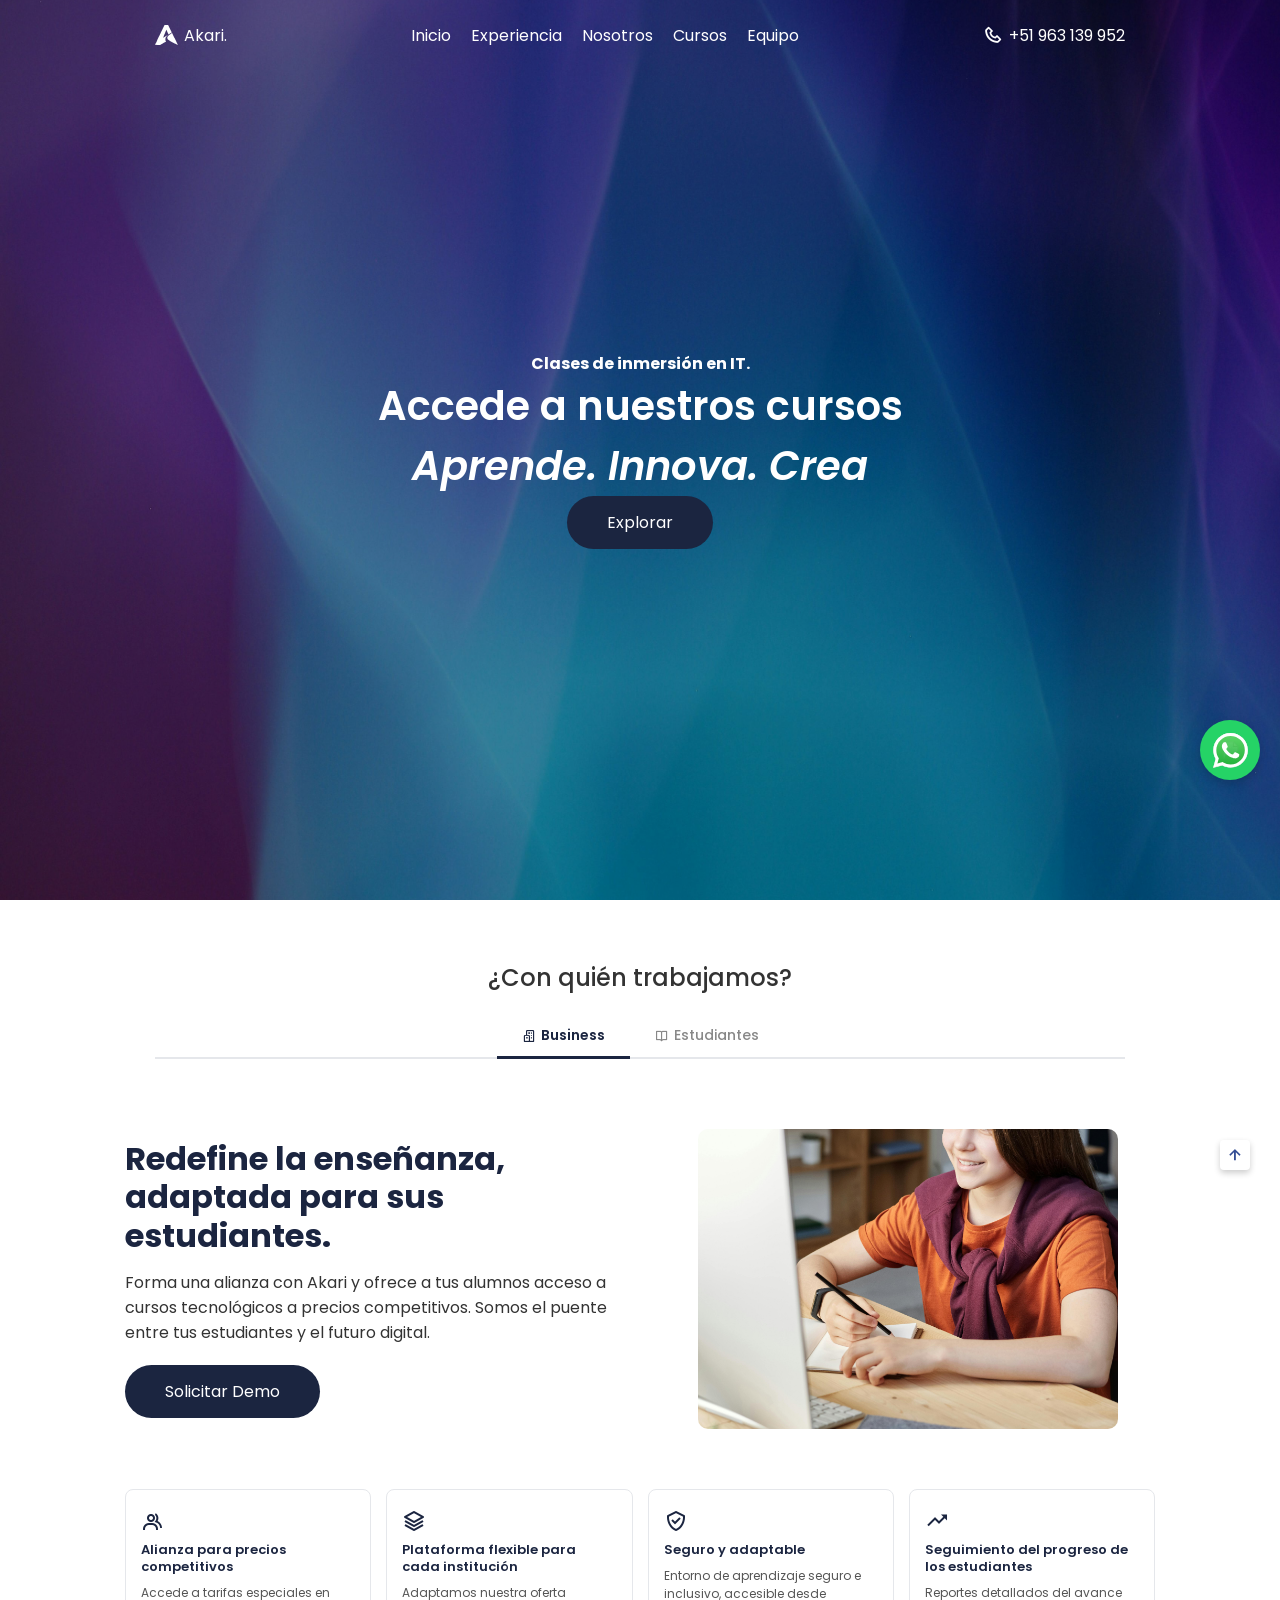
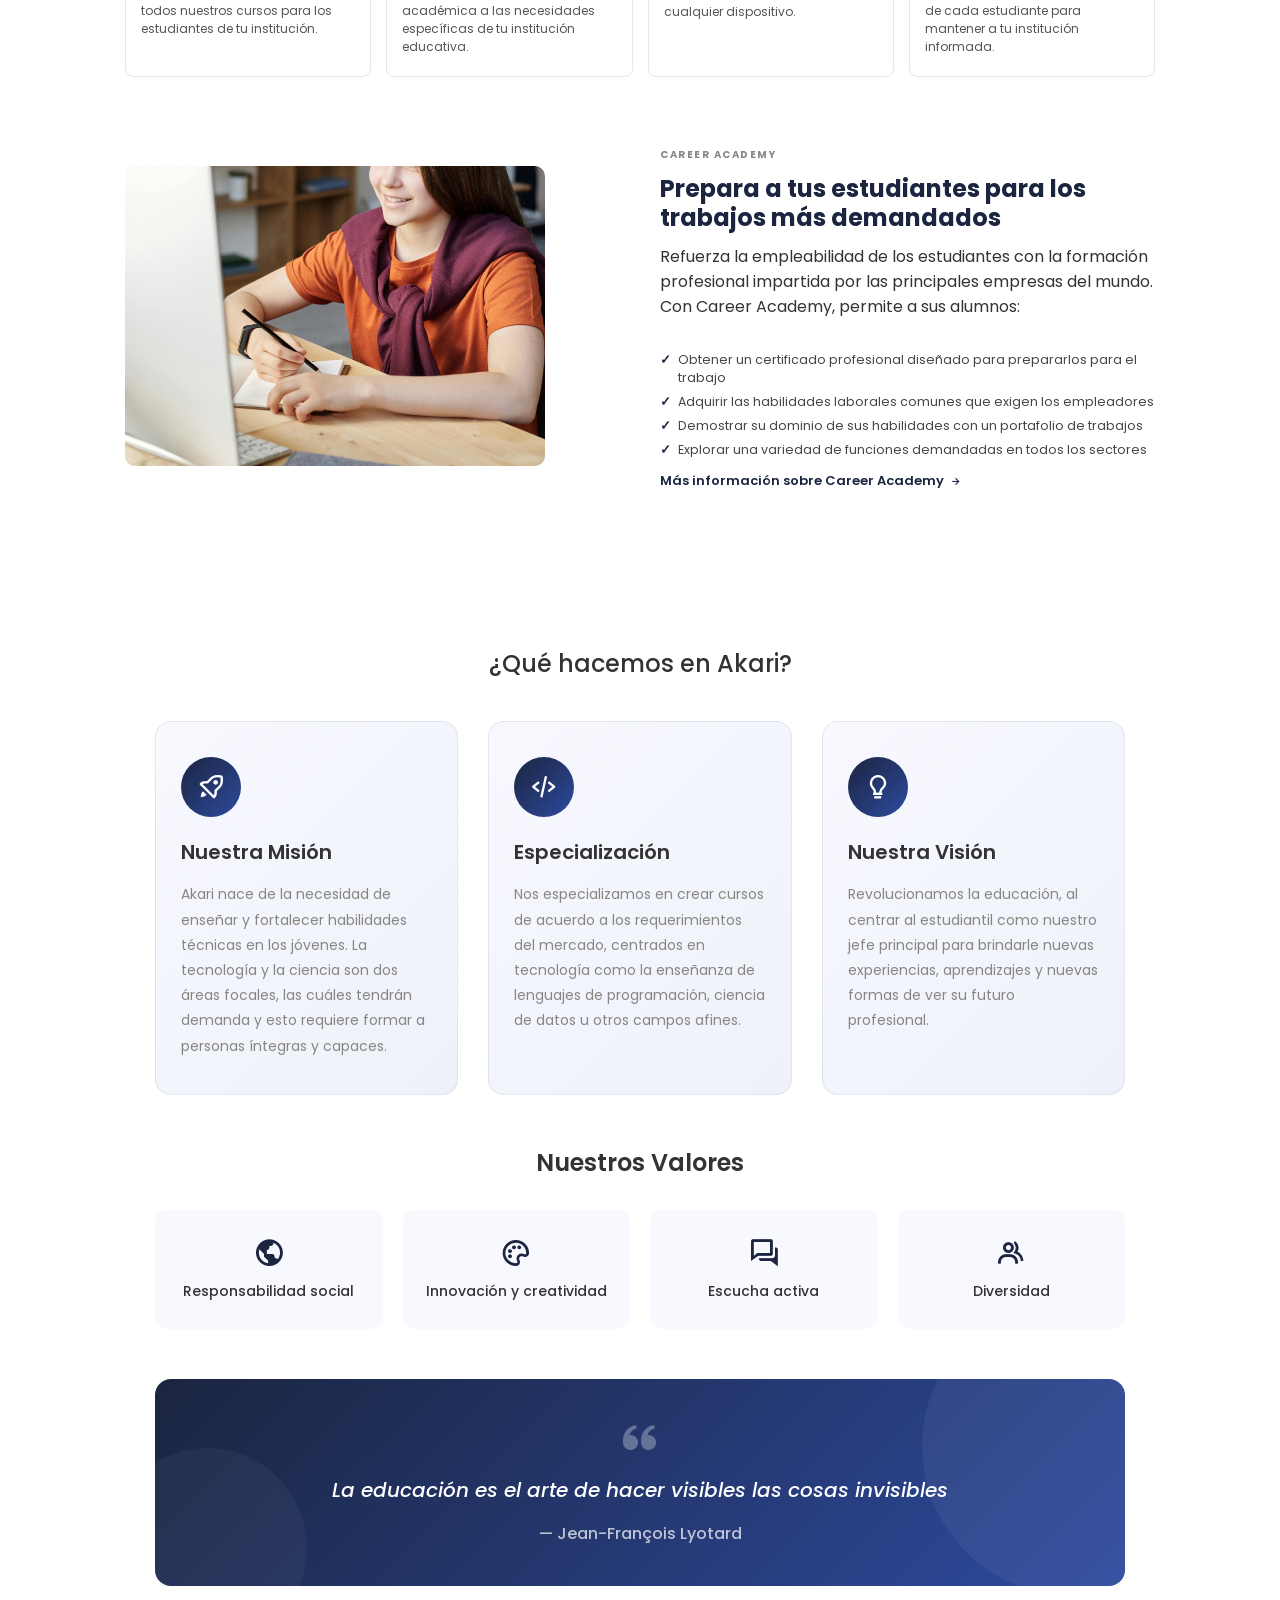
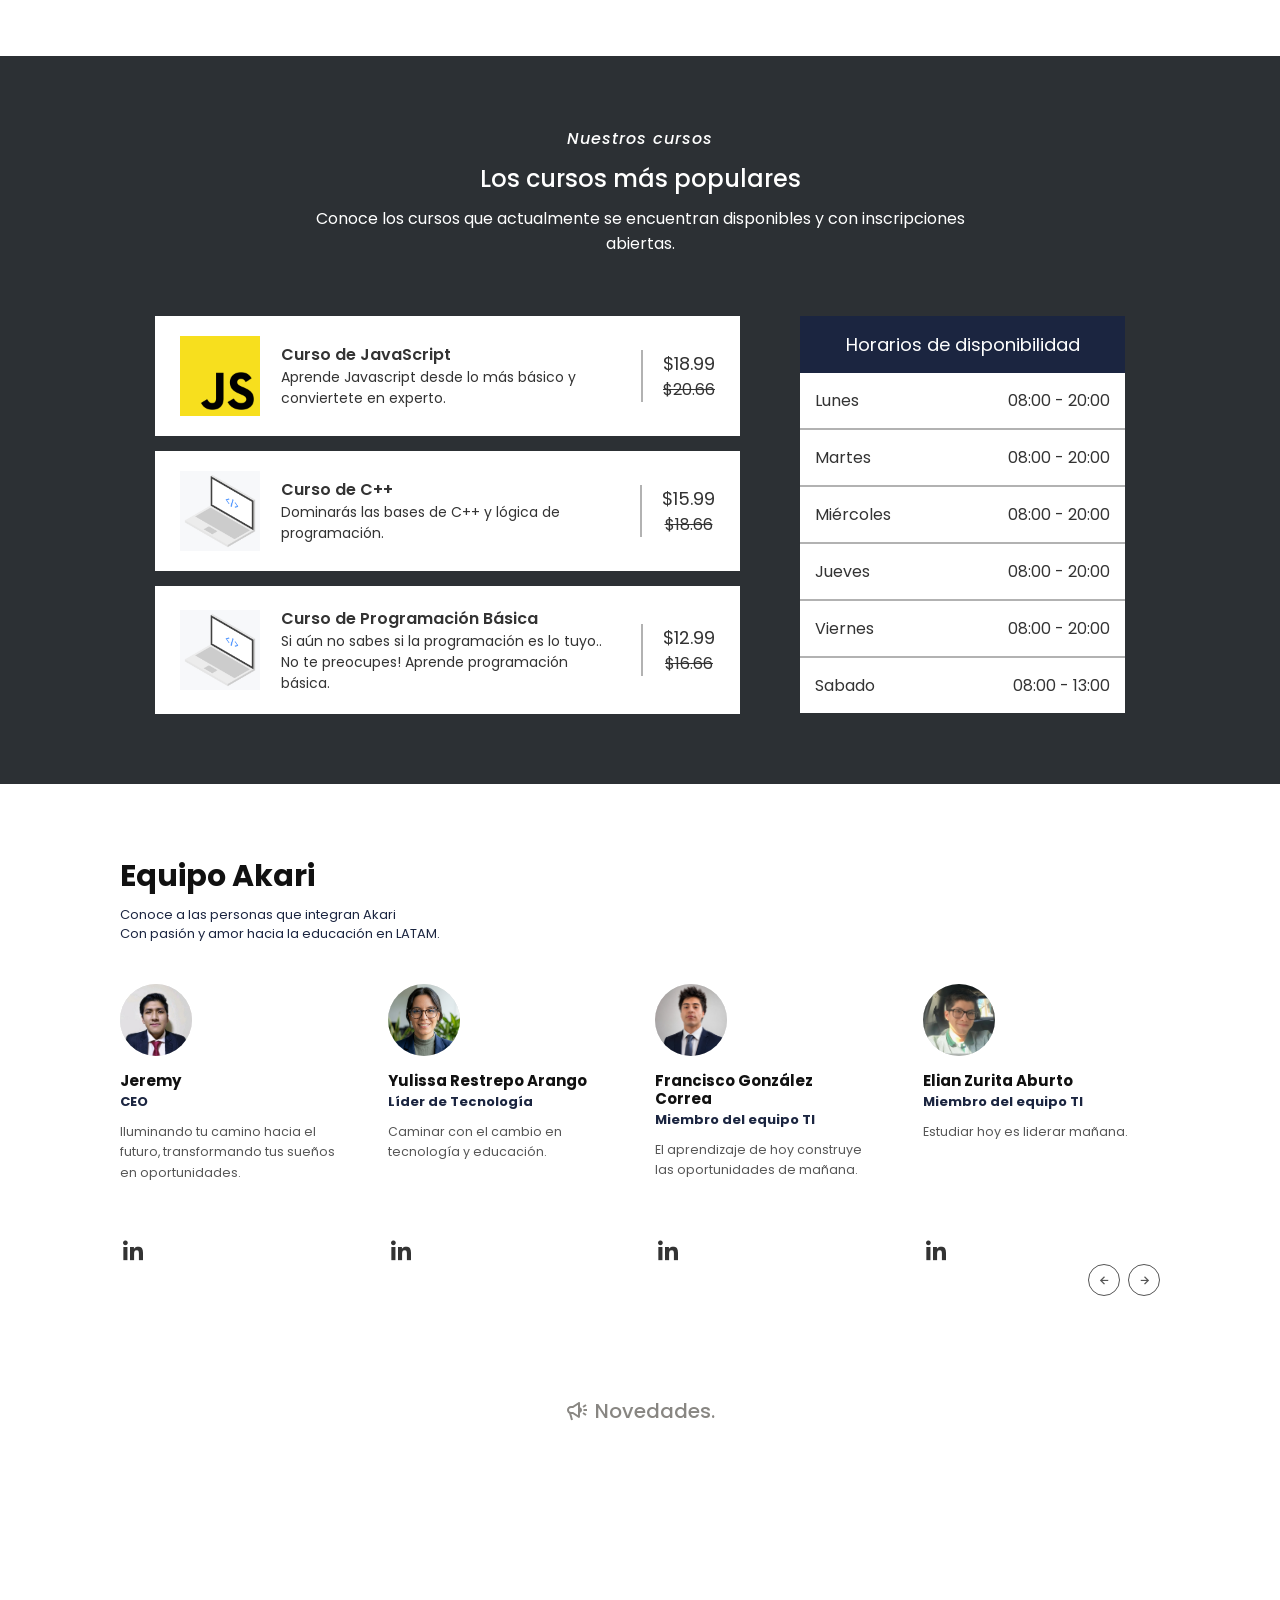
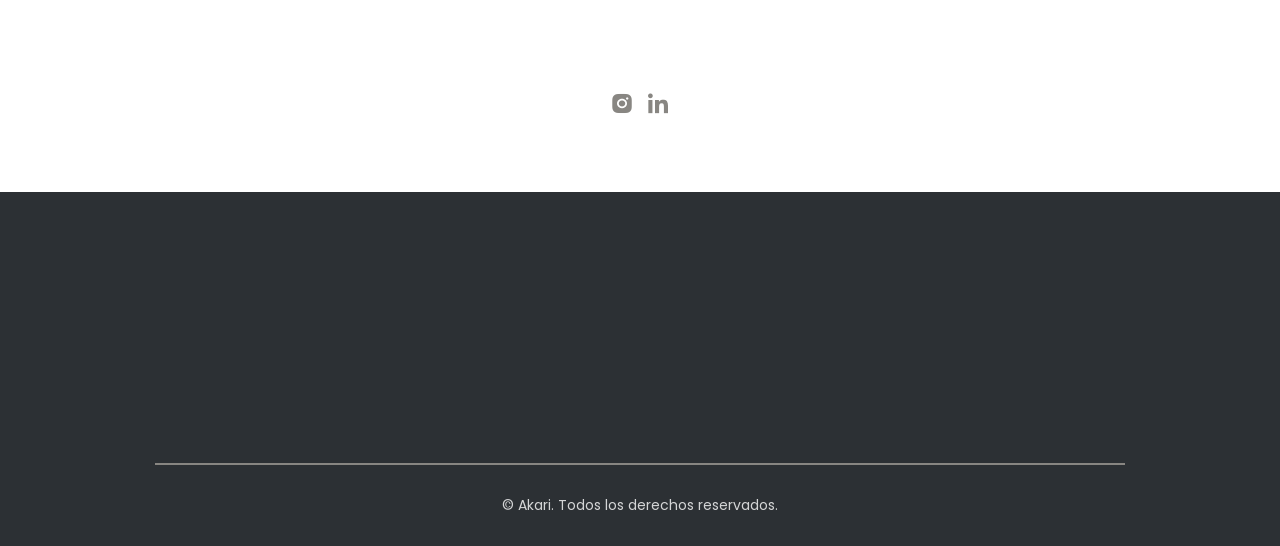
==== commit d670f114: "Update index.html" ====
--- a/index.html
+++ b/index.html
@@ -884,7 +884,7 @@
                                         <ul class="footer-links">
                                                 <h4 class="footerLinks-title">Soporte</h4>
                                                 <li><a href="faqs.html" class="footer-link">FAQs</a></li>
-                                                <li><a href="https://app.notion.com/p/Akari-Pol-tica-de-Privacidad-28-mayo-2026-f3078d33d5a8442c9b8d773024469048?source=copy_link" class="footer-link">Politica de privacidad</a></li>
+                                                <li><a href="https://app.notion.com/p/Akari-Pol-tica-de-Privacidad-28-mayo-2026-f3078d33d5a8442c9b8d773024469048?source=copy_link" class="footer-link" target="_blank">Politica de privacidad</a></li>
                                                 <li><a href="https://www.notion.so/Busca-una-oportunidad-en-Akari-4a7a97714fc382ae83cd810b8d76d422"
                                                                 class="footer-link" target="_blank">Trabaja con
                                                                 nosotros</a></li>
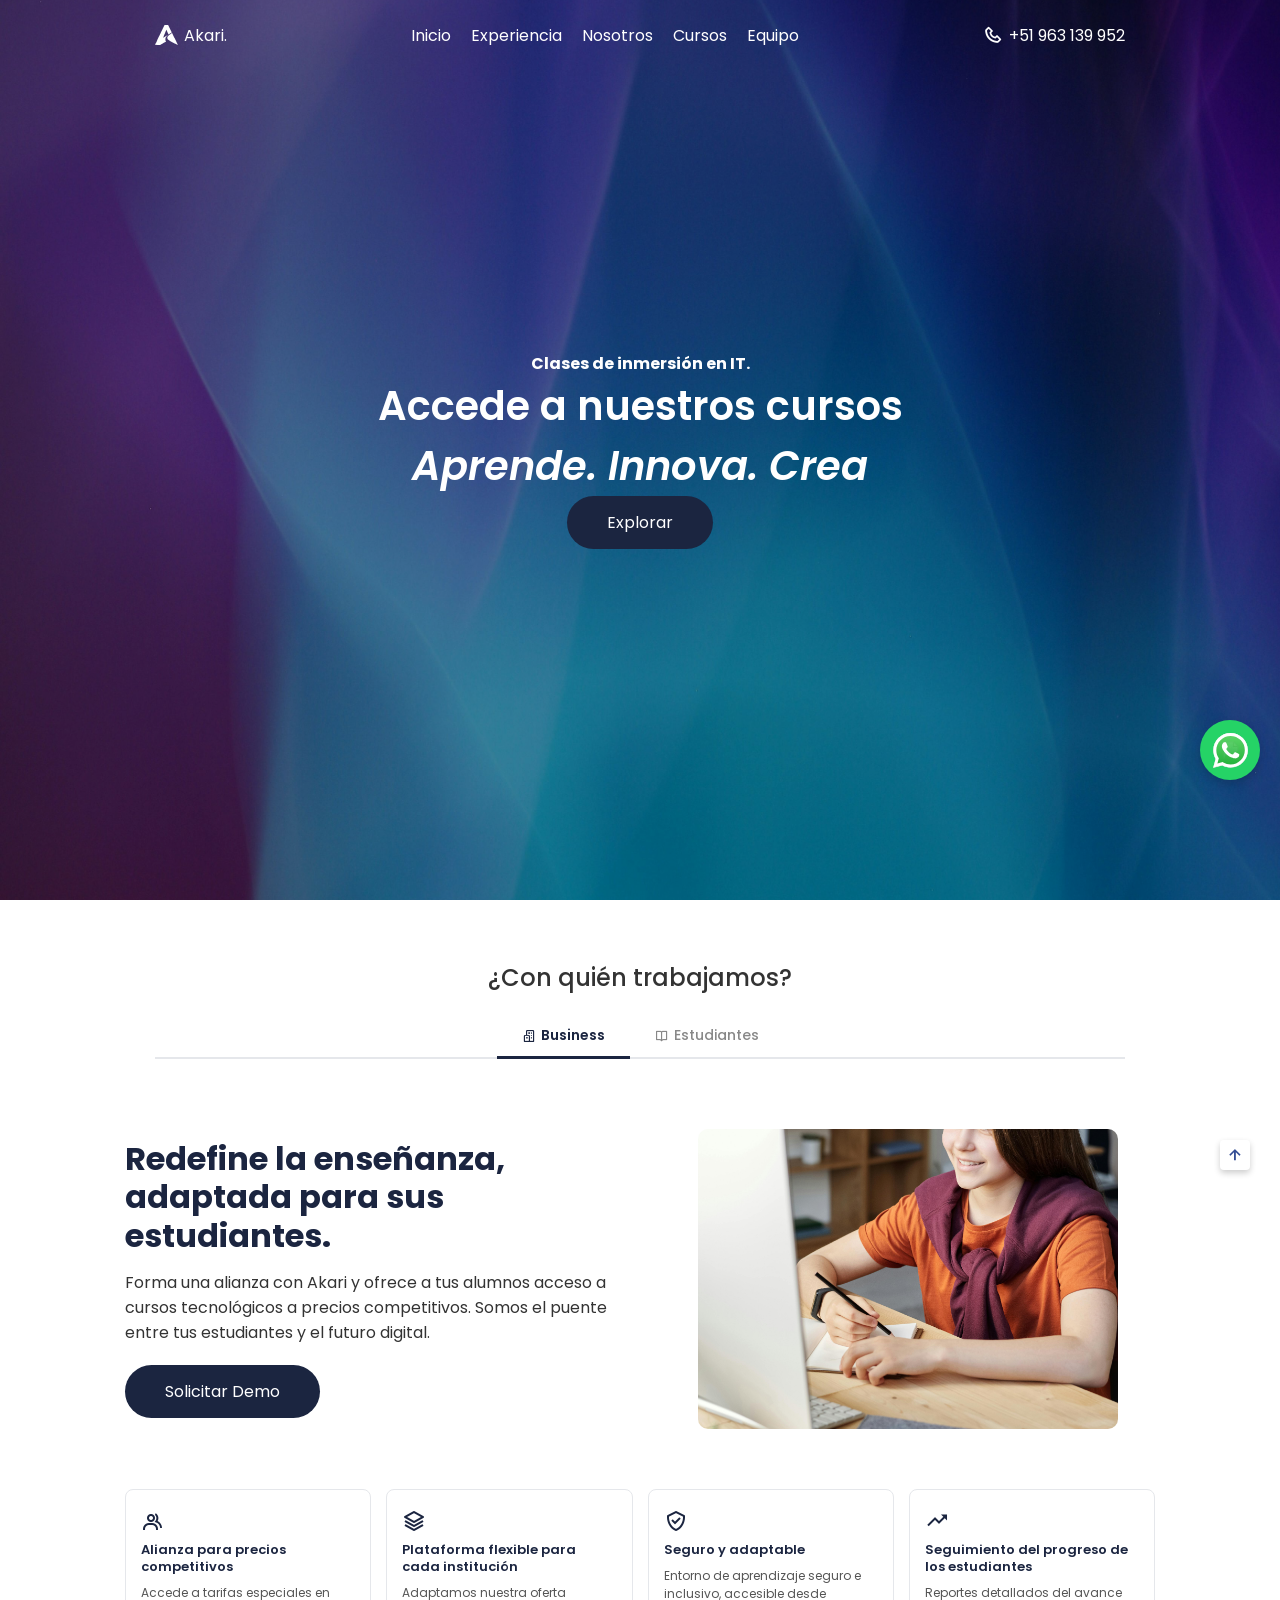
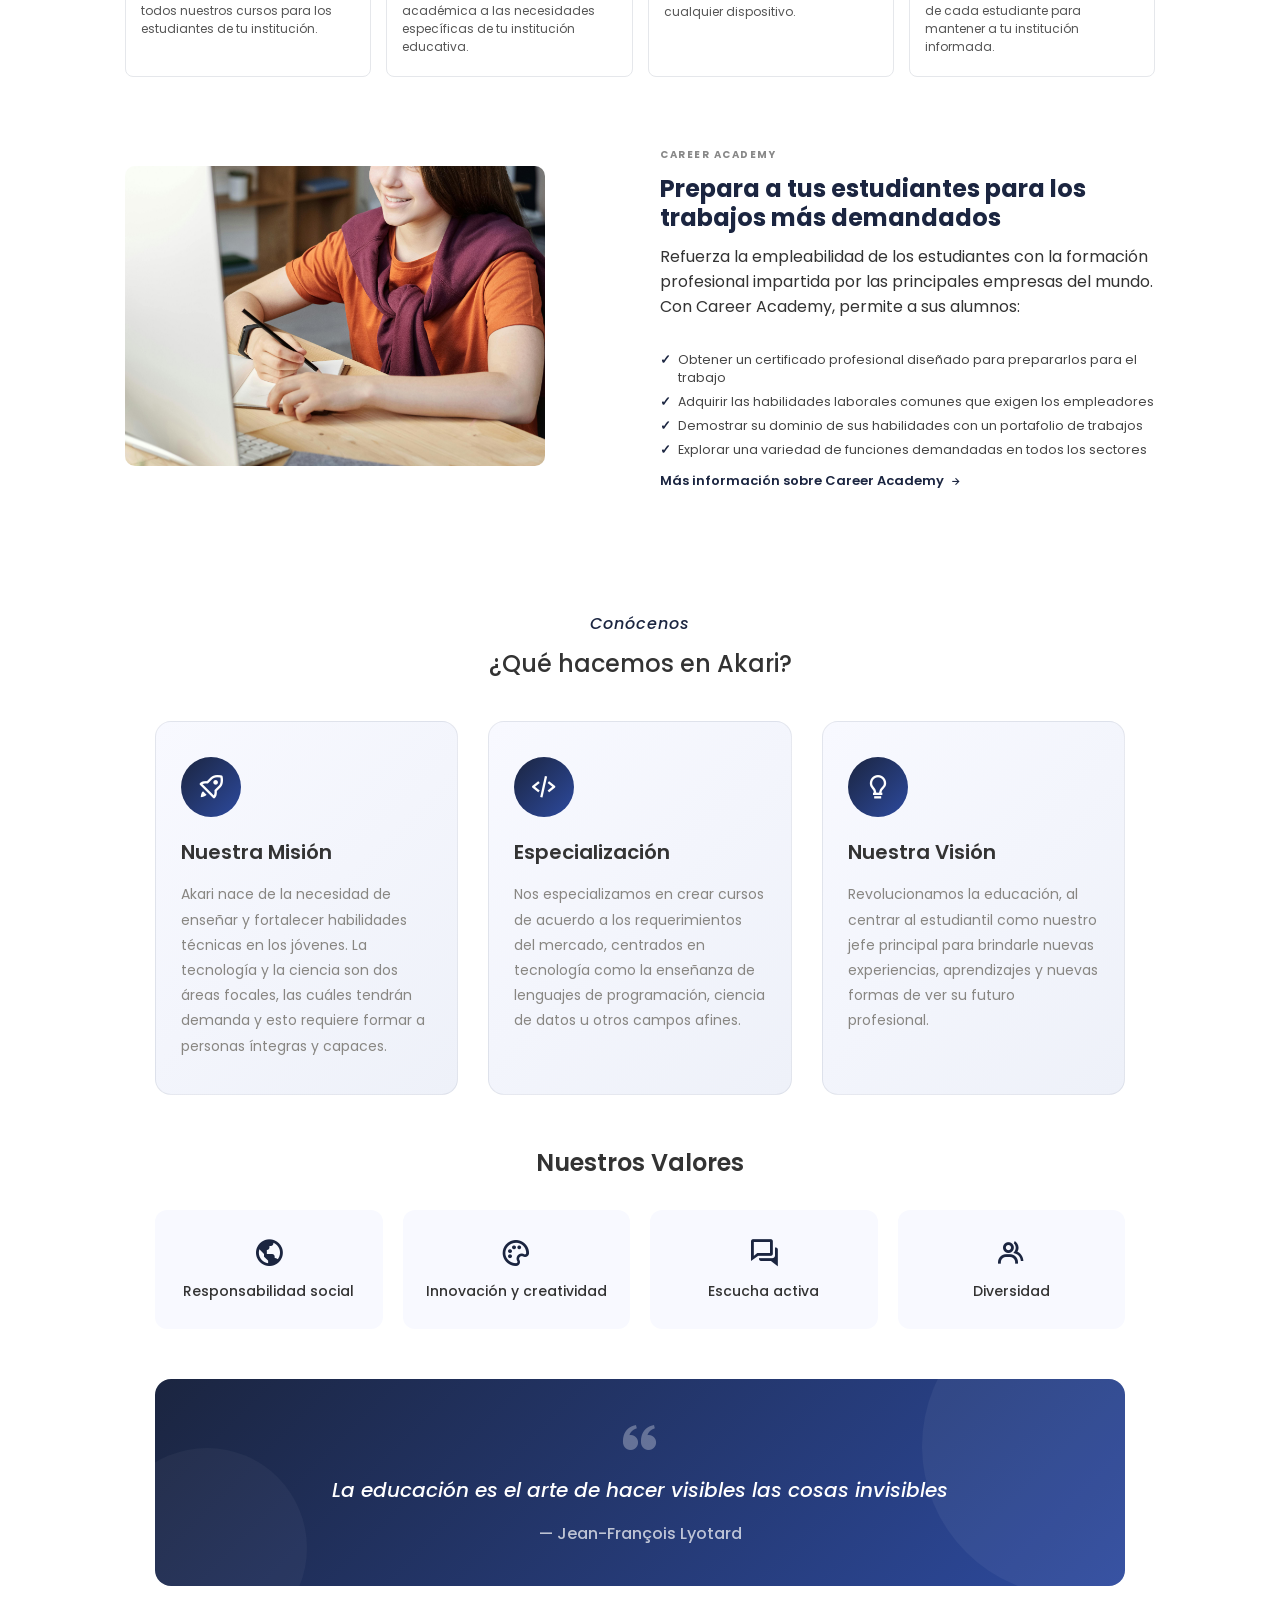
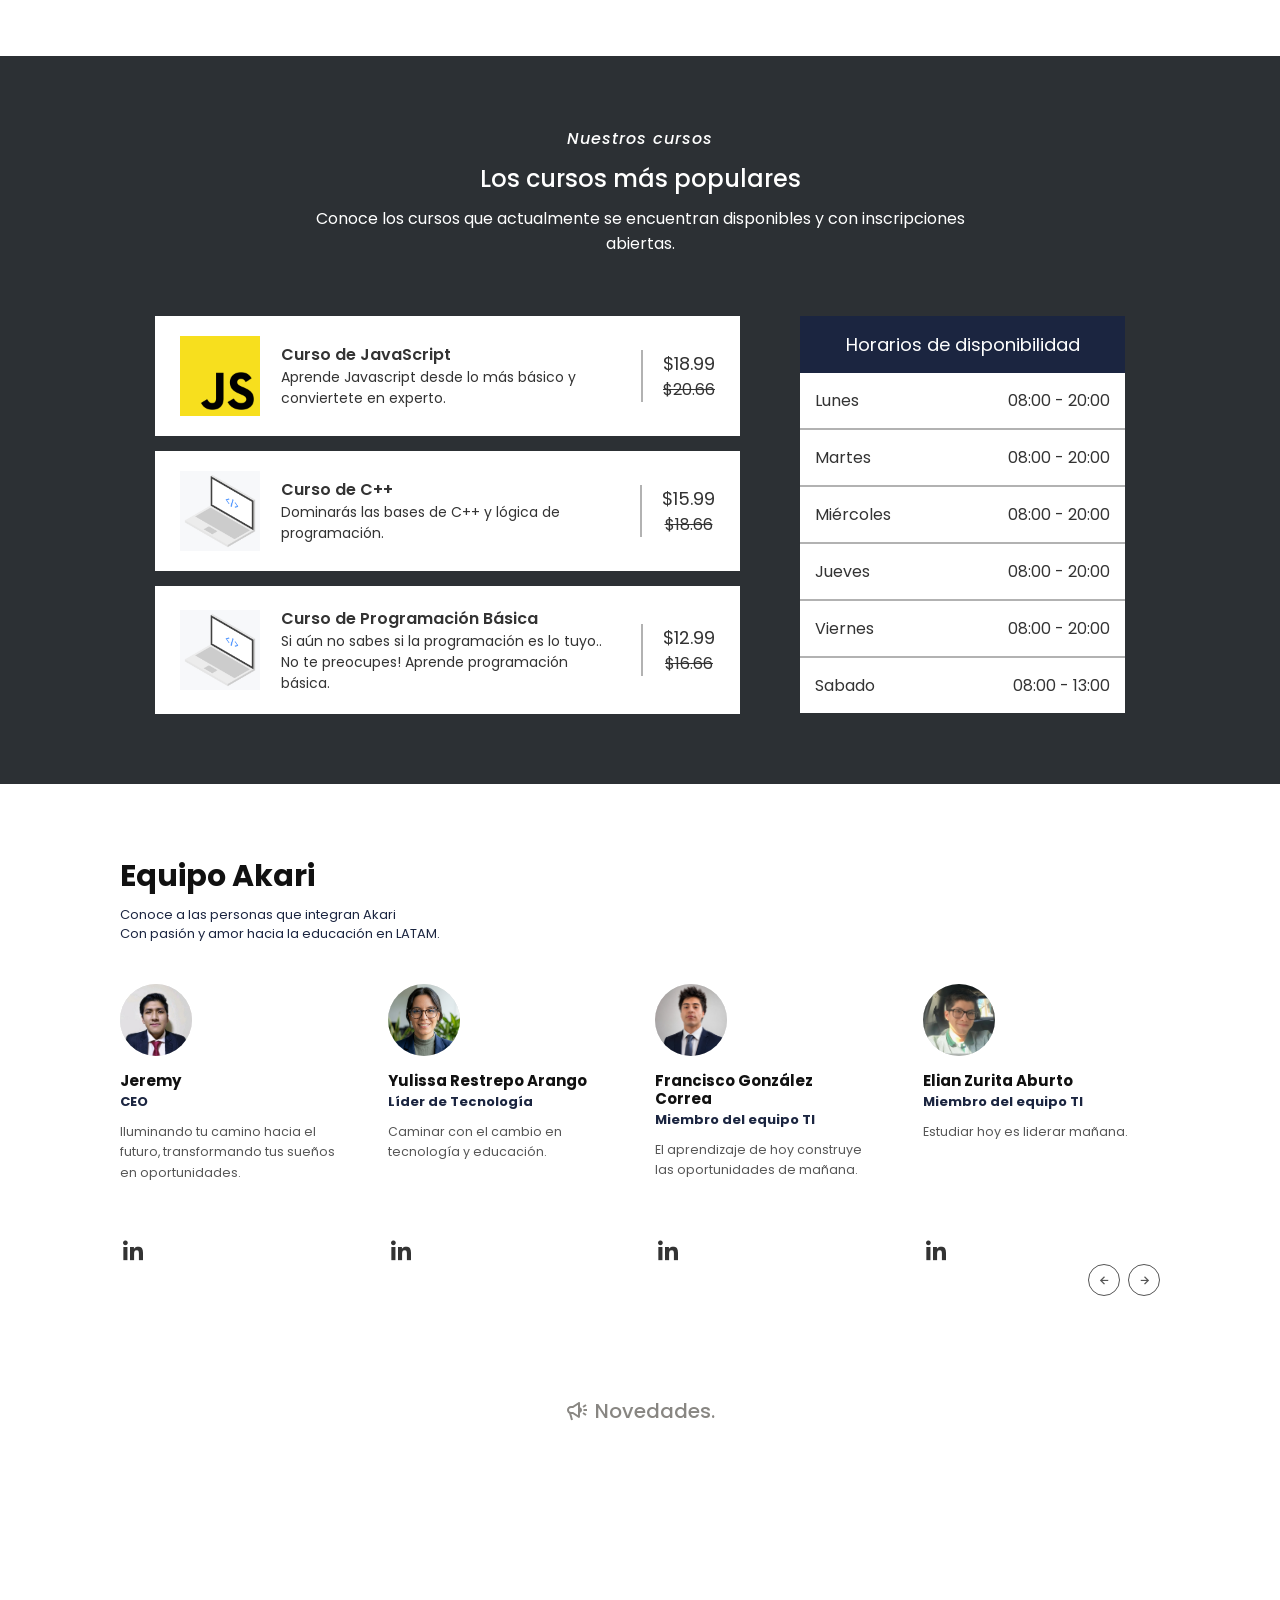
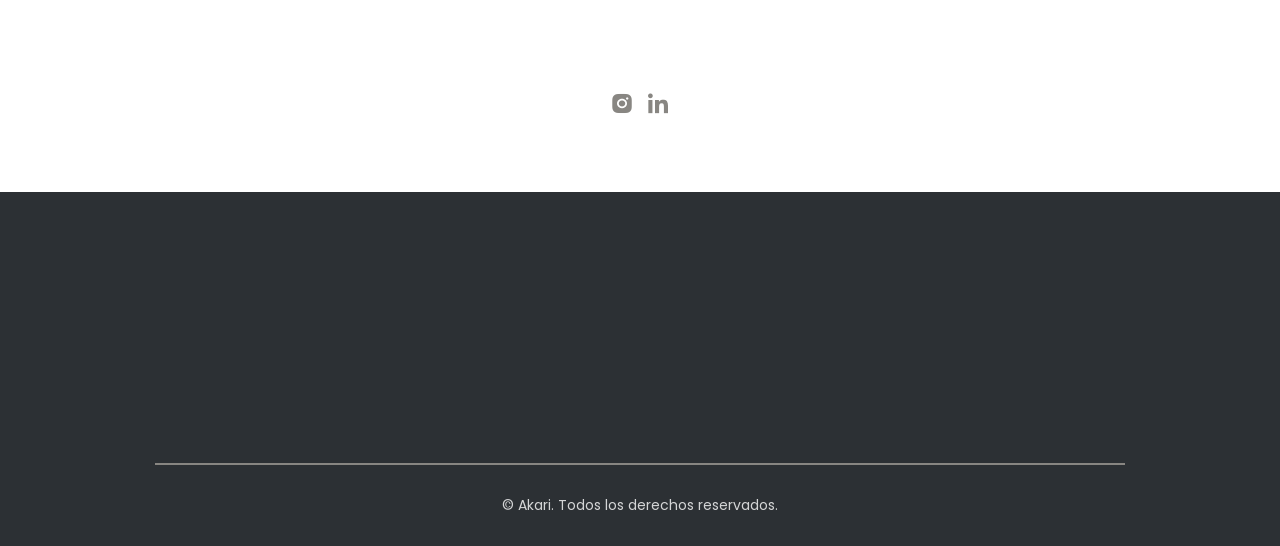
==== commit c46fabee: "Update index.html" ====
--- a/index.html
+++ b/index.html
@@ -885,7 +885,7 @@
                                                 <h4 class="footerLinks-title">Soporte</h4>
                                                 <li><a href="faqs.html" class="footer-link">FAQs</a></li>
                                                 <li><a href="https://app.notion.com/p/Akari-Pol-tica-de-Privacidad-28-mayo-2026-f3078d33d5a8442c9b8d773024469048?source=copy_link" class="footer-link" target="_blank">Politica de privacidad</a></li>
-                                                <li><a href="https://www.notion.so/Busca-una-oportunidad-en-Akari-4a7a97714fc382ae83cd810b8d76d422"
+                                                <li><a href="https://app.notion.com/p/Busca-una-oportunidad-en-Akari-4a7a97714fc382ae83cd810b8d76d422?source=copy_link"
                                                                 class="footer-link" target="_blank">Trabaja con
                                                                 nosotros</a></li>
                                         </ul>
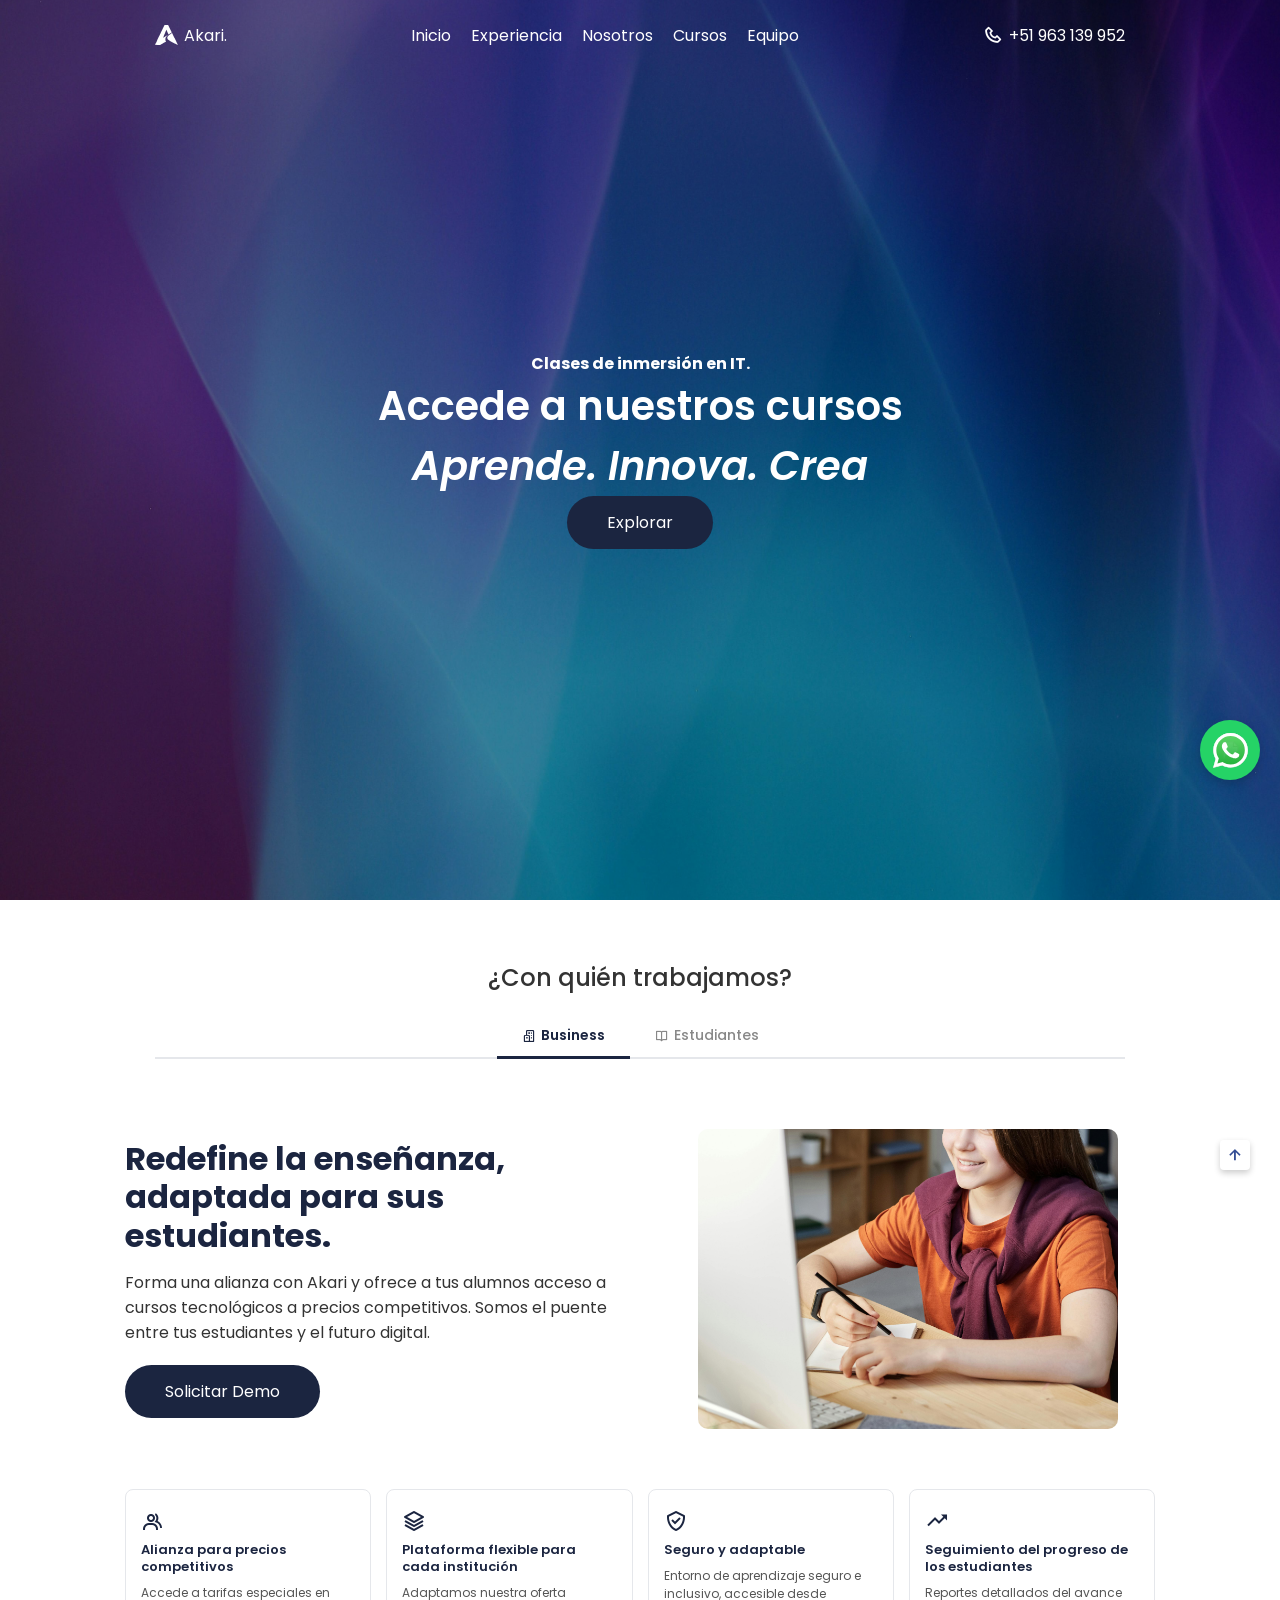
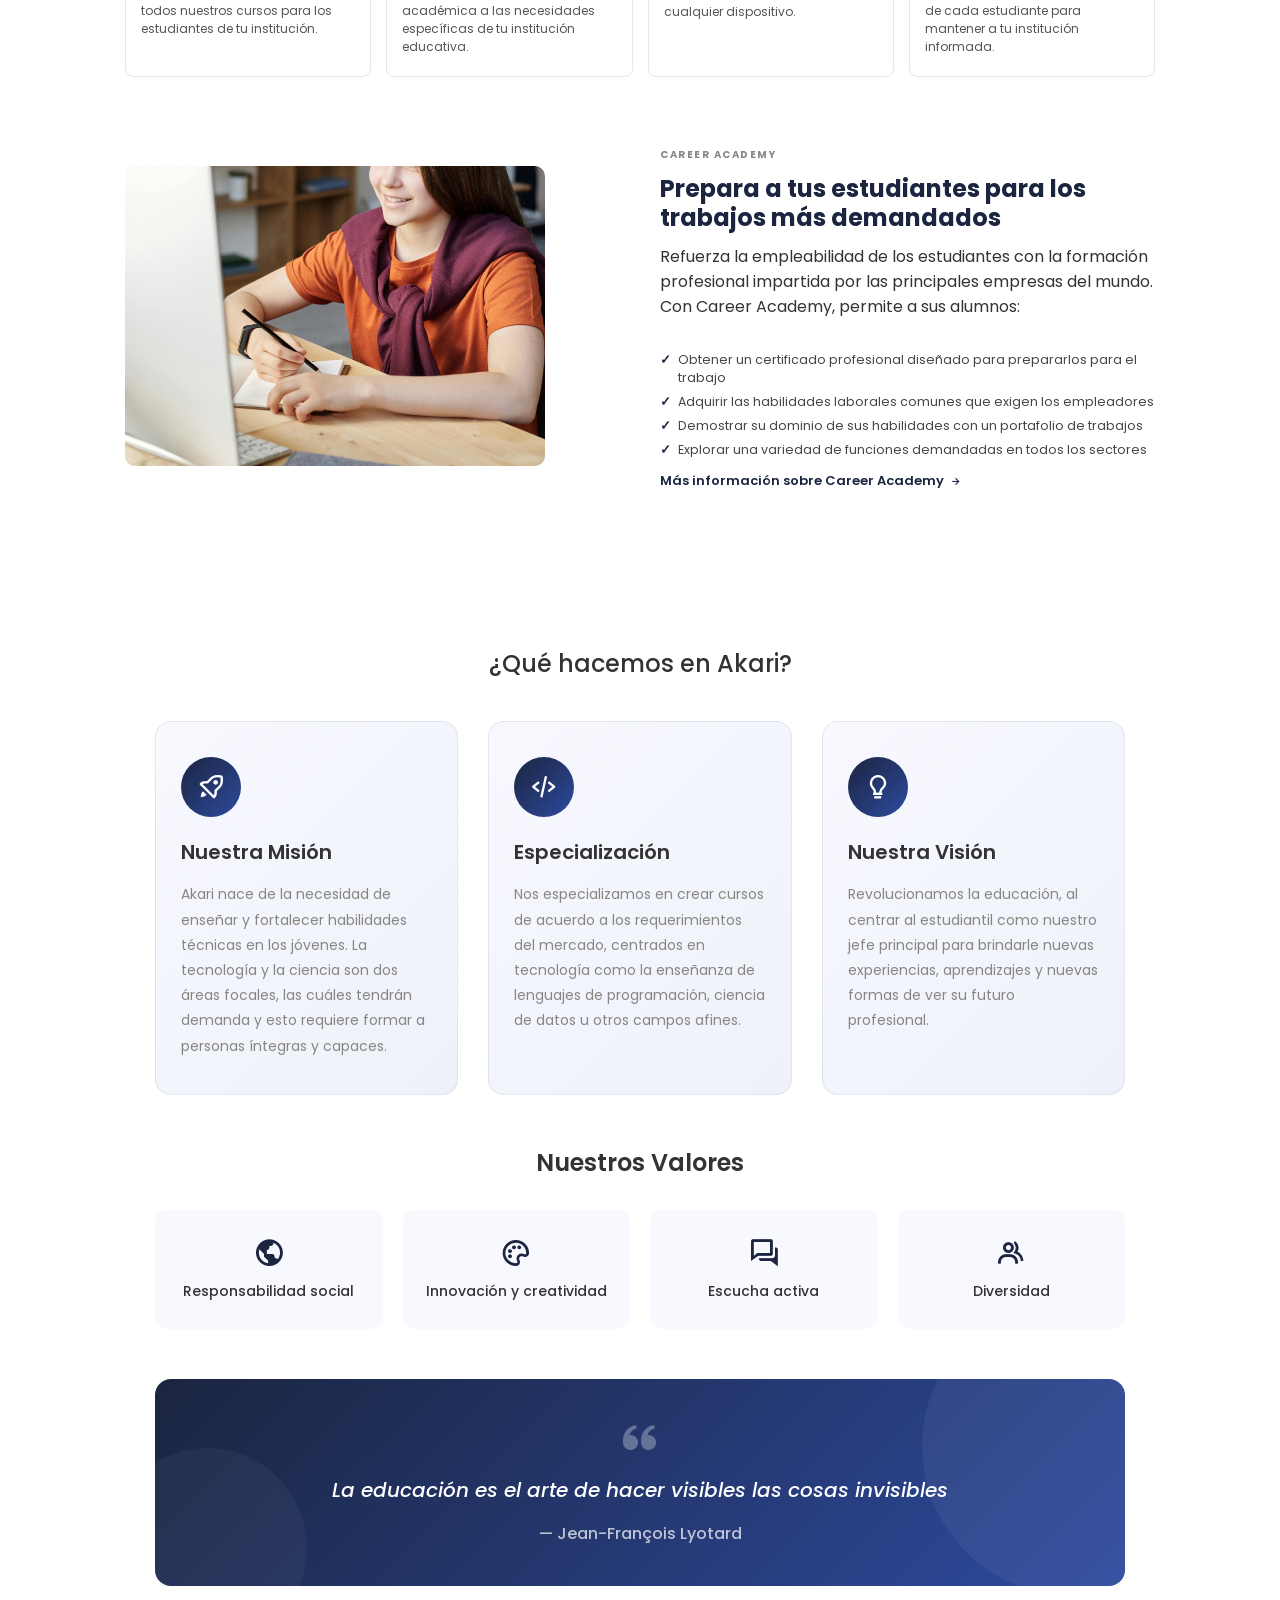
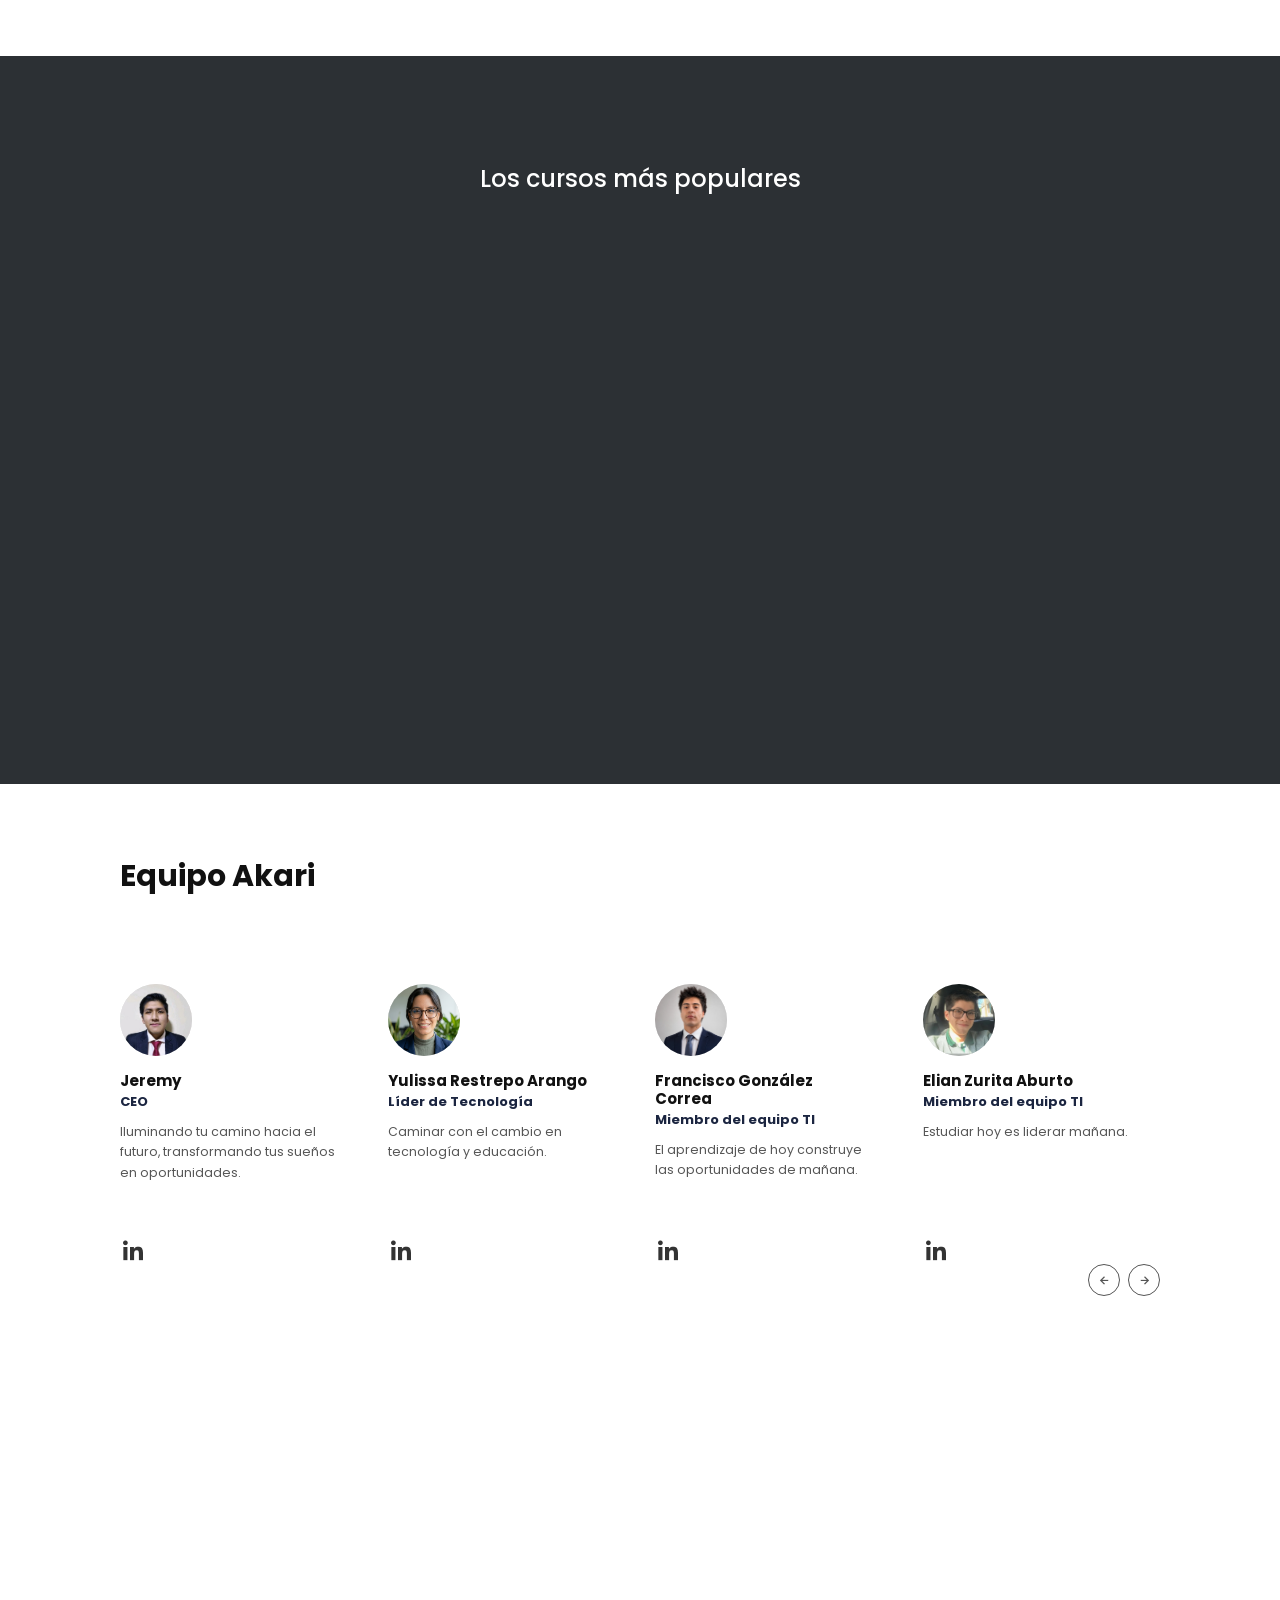
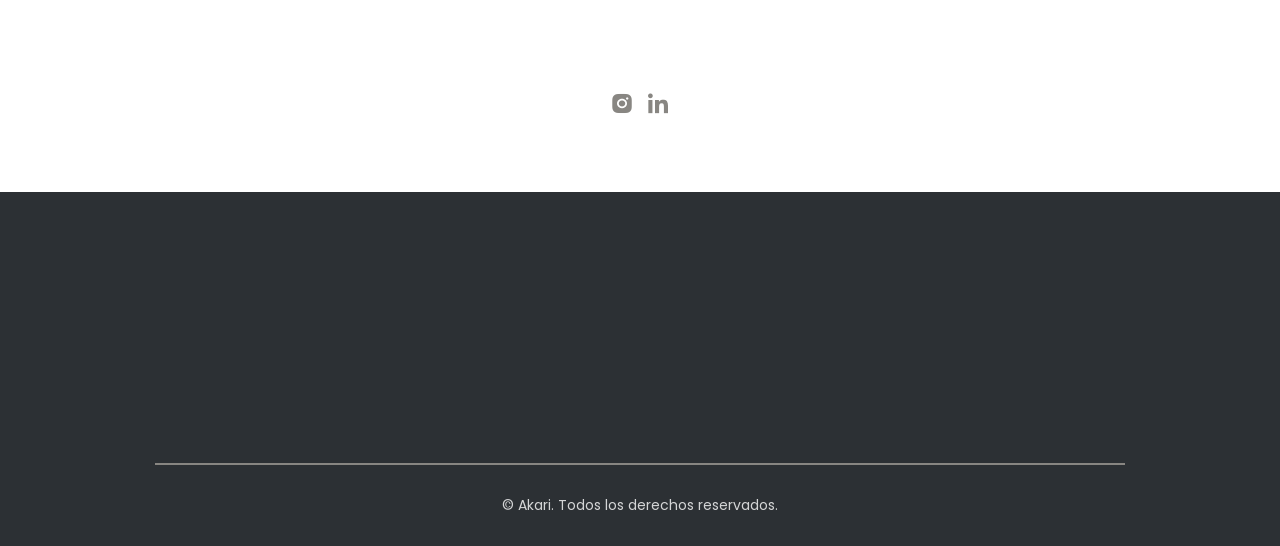
==== commit b66047eb: "Merge branch 'main' into feat/faqs" ====
--- a/index.html
+++ b/index.html
@@ -884,6 +884,8 @@
                                         <ul class="footer-links">
                                                 <h4 class="footerLinks-title">Soporte</h4>
                                                 <li><a href="faqs.html" class="footer-link">FAQs</a></li>
+                                                <li><a href="#" class="footer-link">Politica de privacidad</a></li>
+                                                <li><a href="https://www.notion.so/Busca-una-oportunidad-en-Akari-4a7a97714fc382ae83cd810b8d76d422" class="footer-link" target="_blank">Trabaja con nosotros</a></li>
                                                 <li><a href="https://app.notion.com/p/Akari-Pol-tica-de-Privacidad-28-mayo-2026-f3078d33d5a8442c9b8d773024469048?source=copy_link" class="footer-link" target="_blank">Politica de privacidad</a></li>
                                                 <li><a href="https://app.notion.com/p/Busca-una-oportunidad-en-Akari-4a7a97714fc382ae83cd810b8d76d422?source=copy_link"
                                                                 class="footer-link" target="_blank">Trabaja con
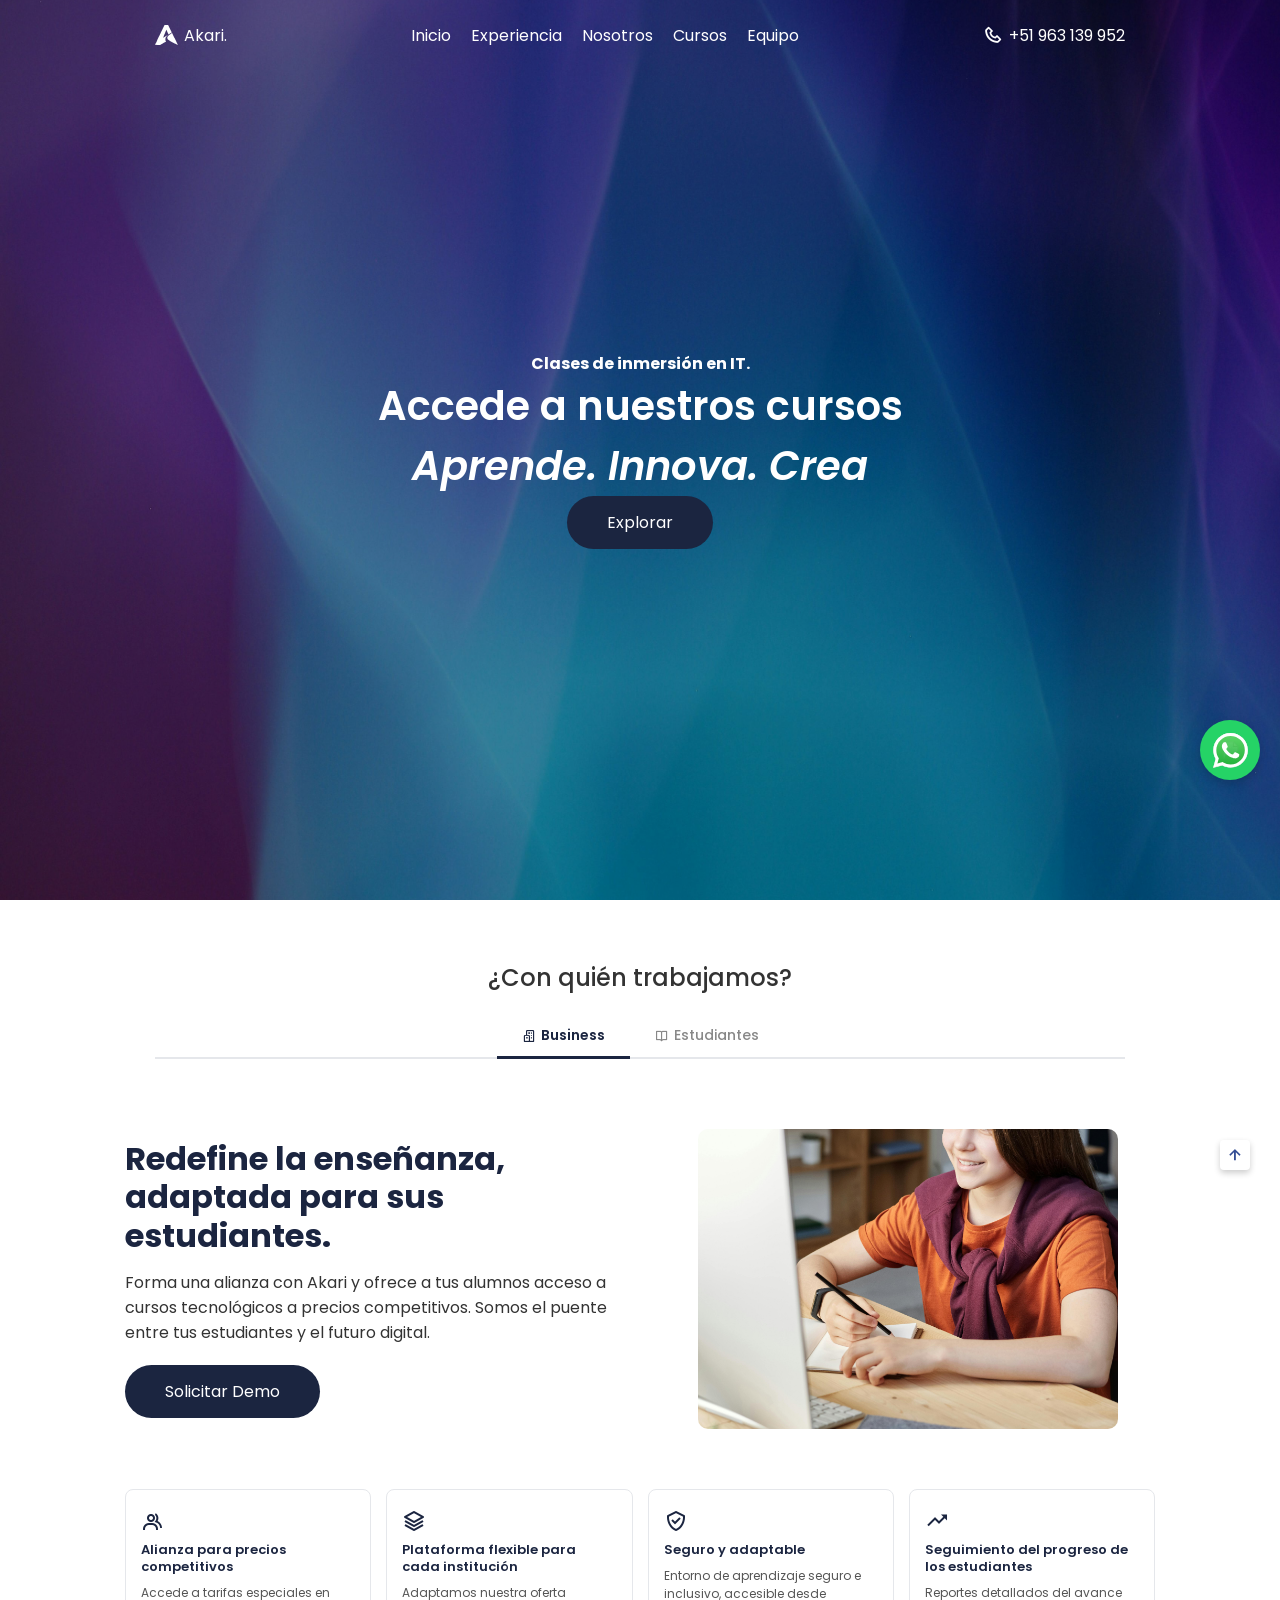
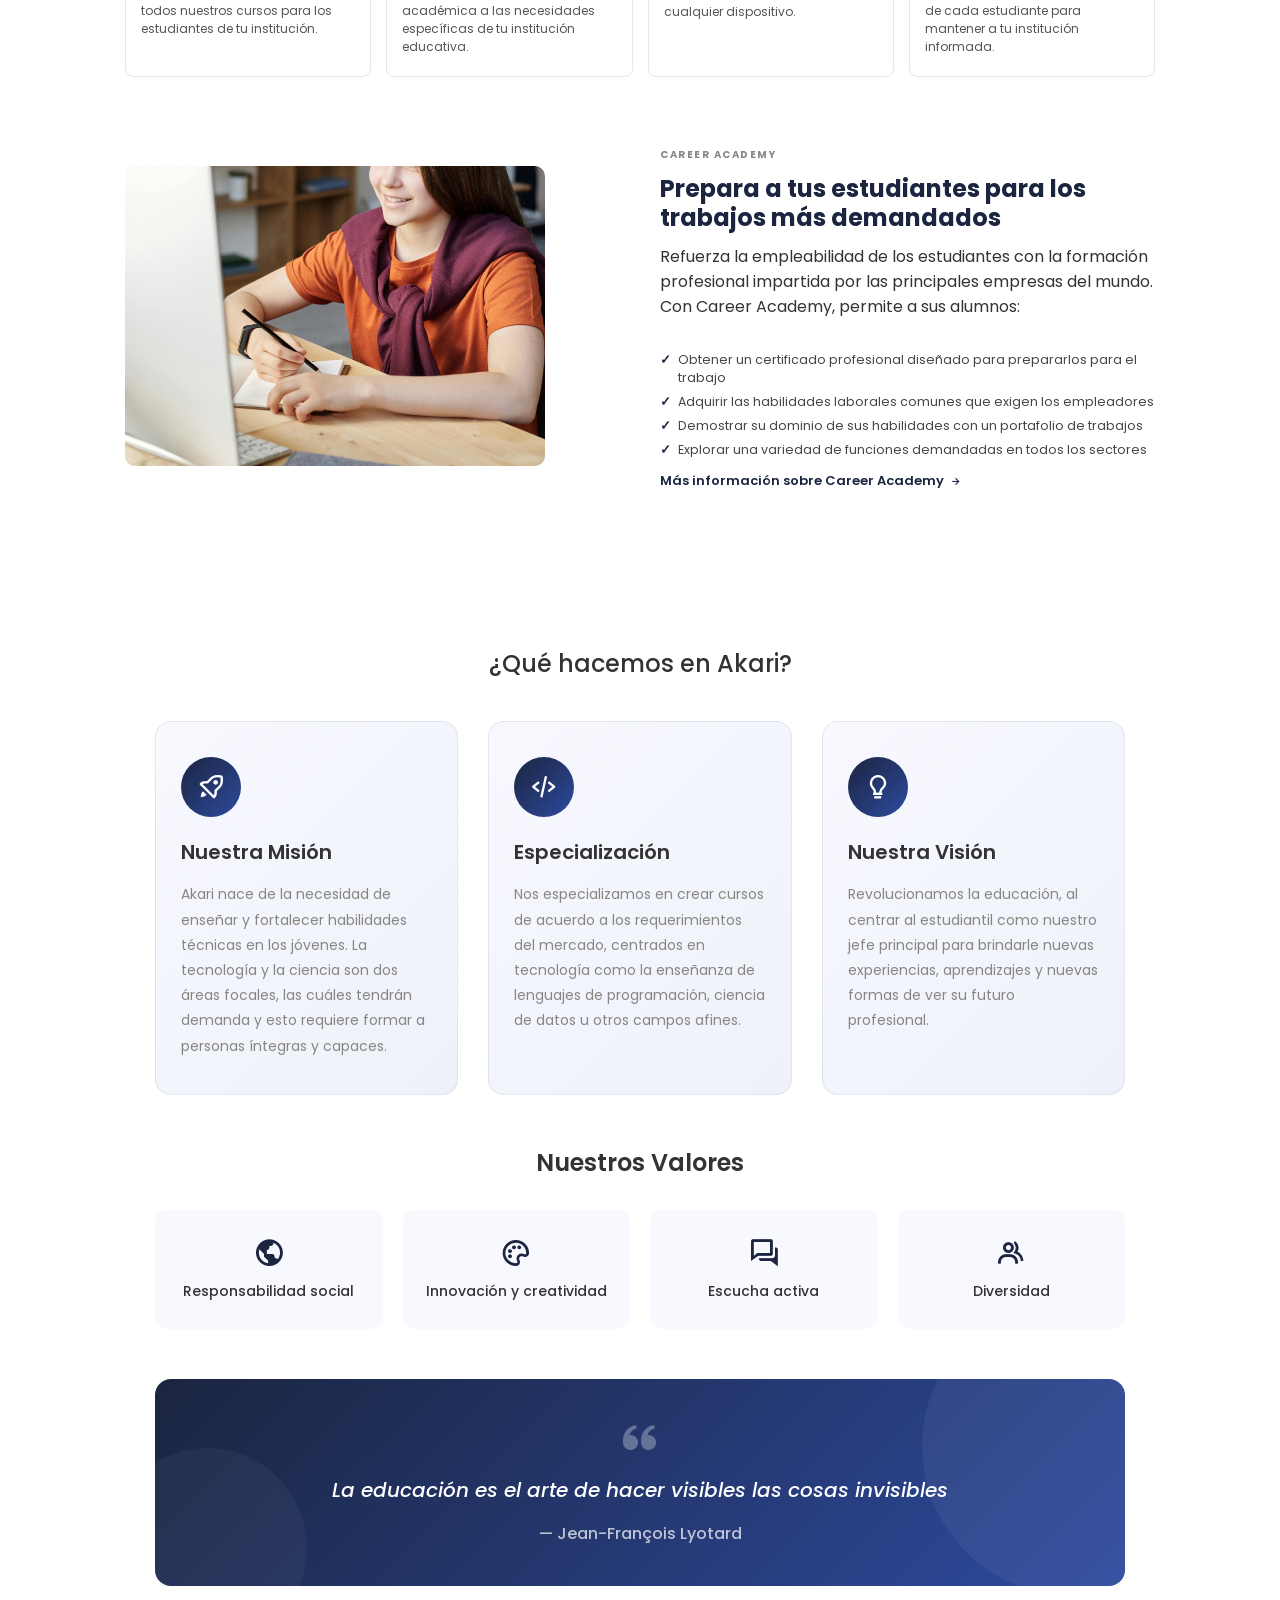
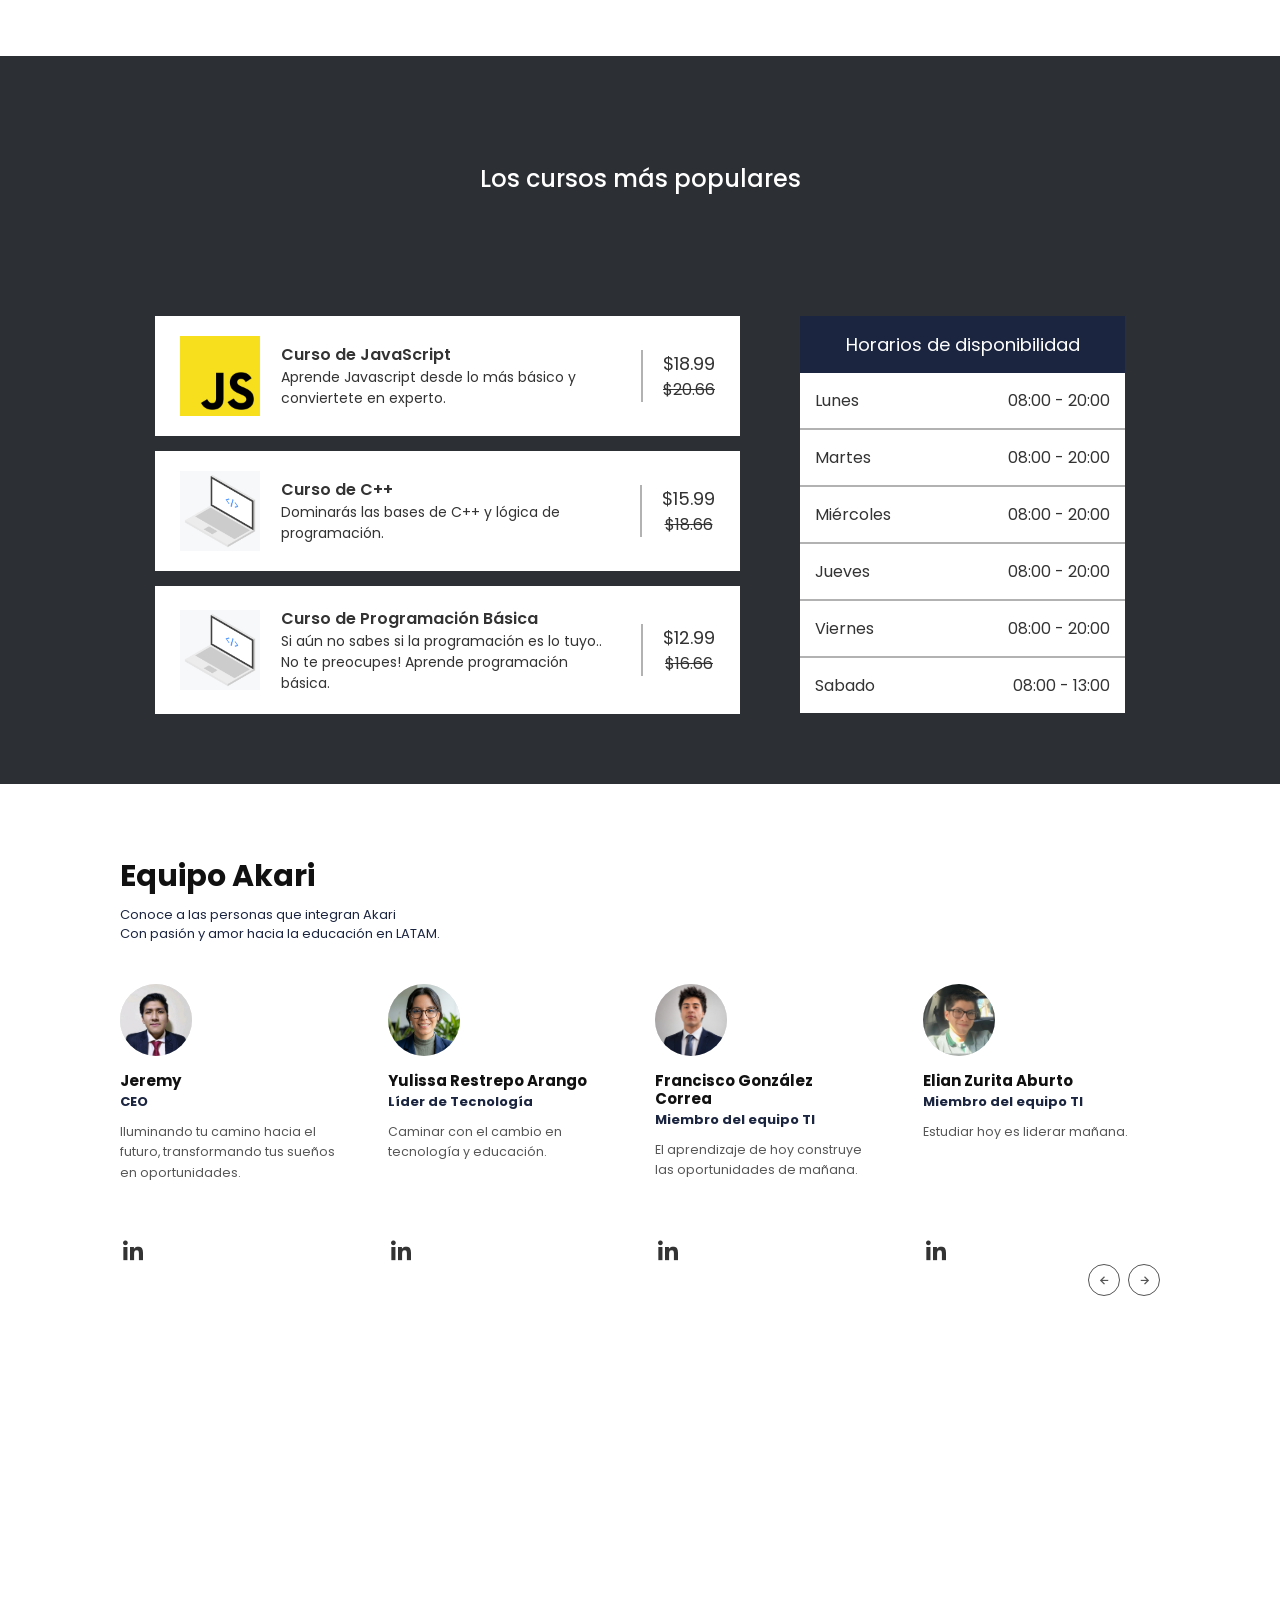
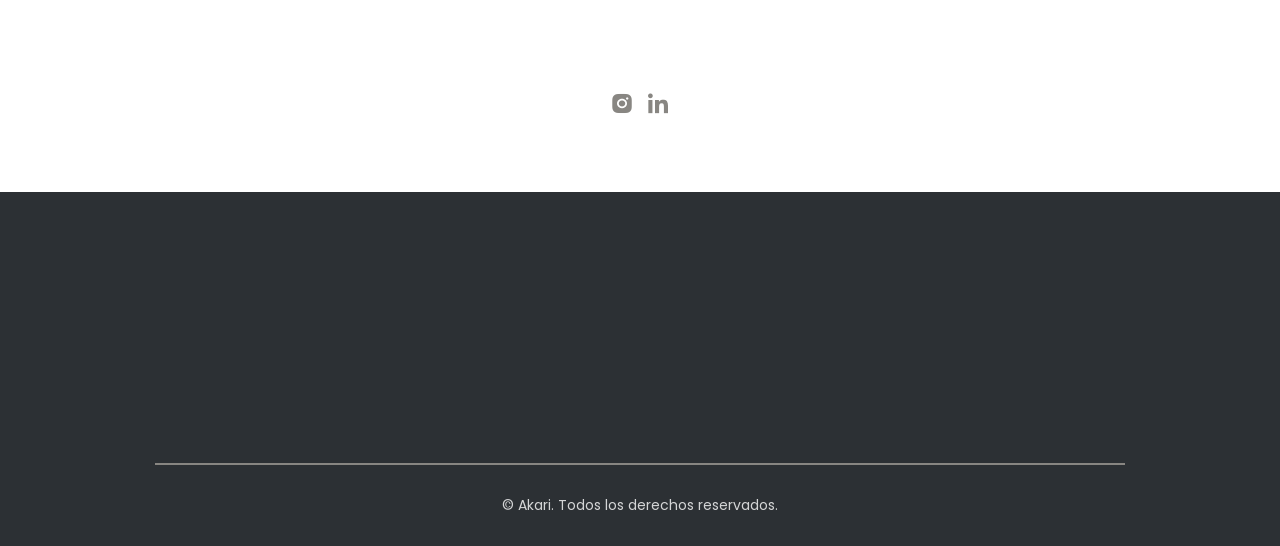
==== commit 6a63a38e: "Update index.html" ====
--- a/index.html
+++ b/index.html
@@ -887,9 +887,6 @@
                                                 <li><a href="#" class="footer-link">Politica de privacidad</a></li>
                                                 <li><a href="https://www.notion.so/Busca-una-oportunidad-en-Akari-4a7a97714fc382ae83cd810b8d76d422" class="footer-link" target="_blank">Trabaja con nosotros</a></li>
                                                 <li><a href="https://app.notion.com/p/Akari-Pol-tica-de-Privacidad-28-mayo-2026-f3078d33d5a8442c9b8d773024469048?source=copy_link" class="footer-link" target="_blank">Politica de privacidad</a></li>
-                                                <li><a href="https://app.notion.com/p/Busca-una-oportunidad-en-Akari-4a7a97714fc382ae83cd810b8d76d422?source=copy_link"
-                                                                class="footer-link" target="_blank">Trabaja con
-                                                                nosotros</a></li>
                                         </ul>
                                 </div>
                         </div>
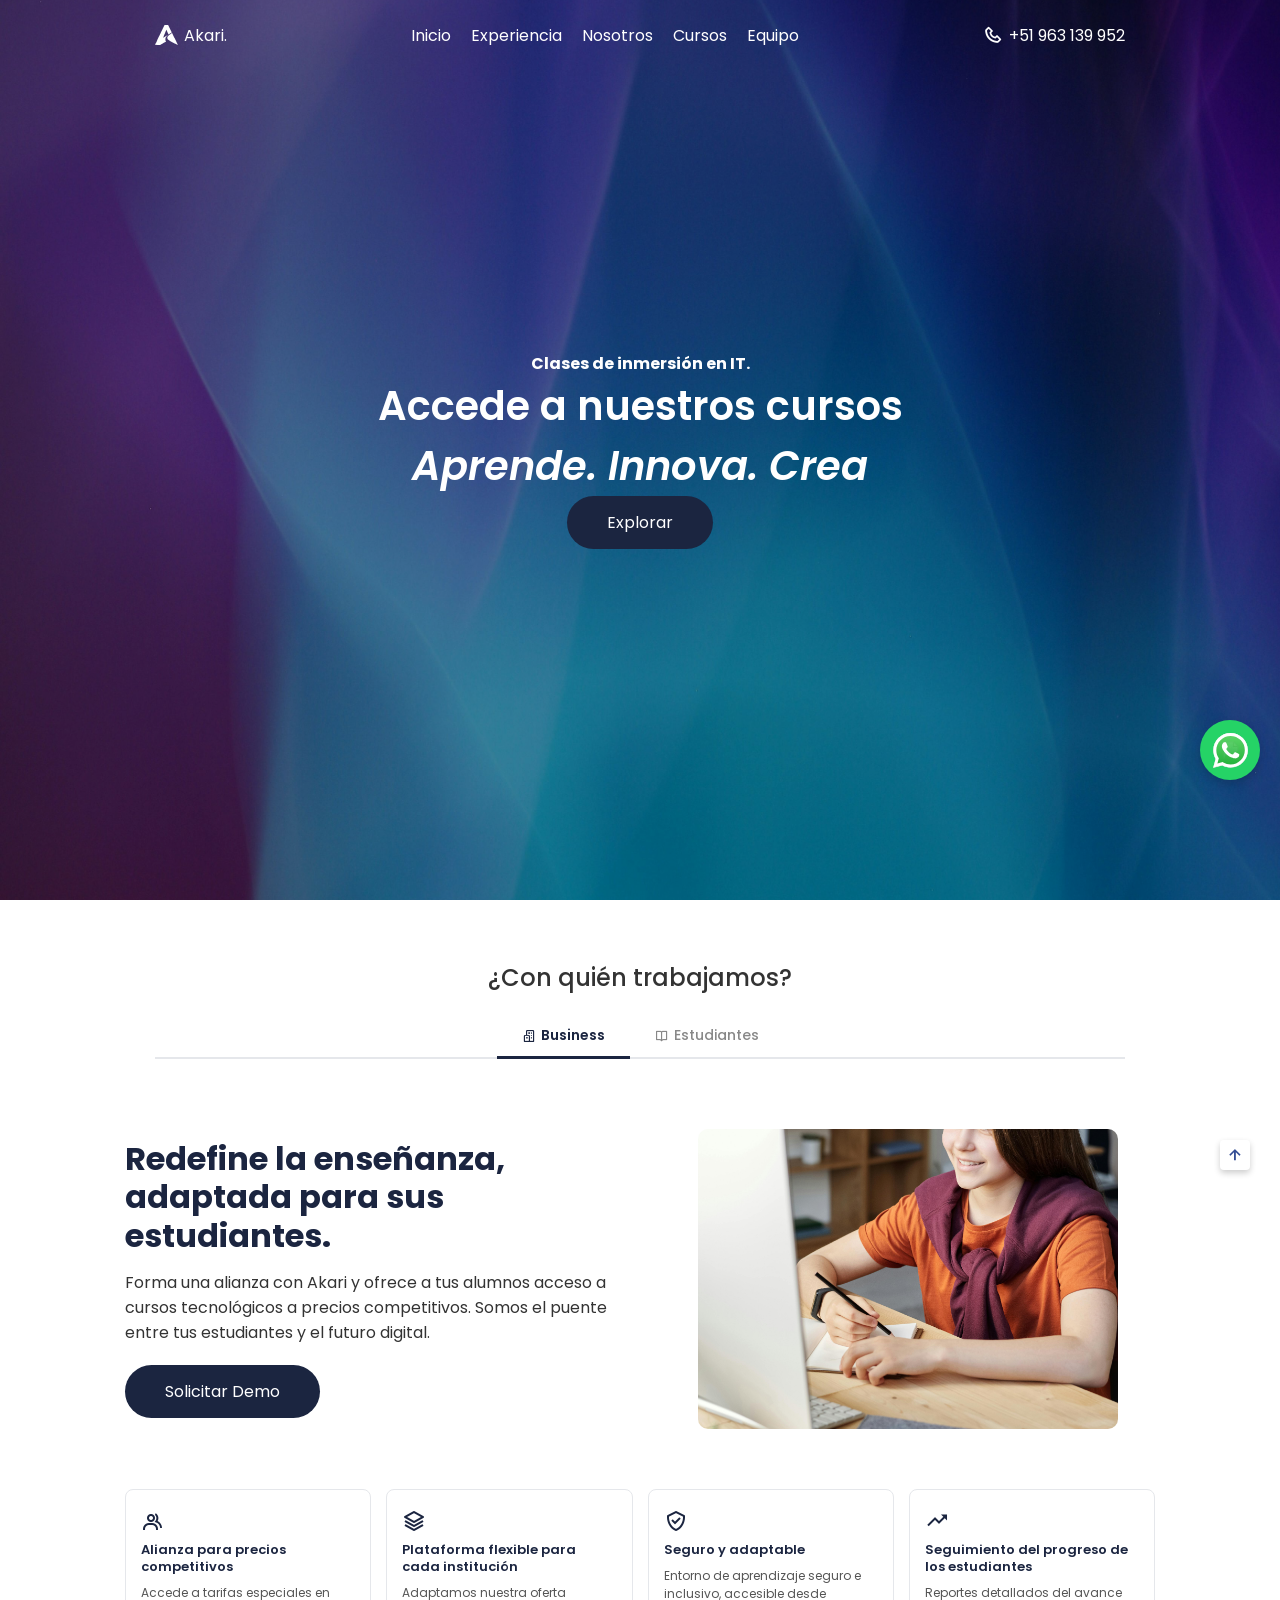
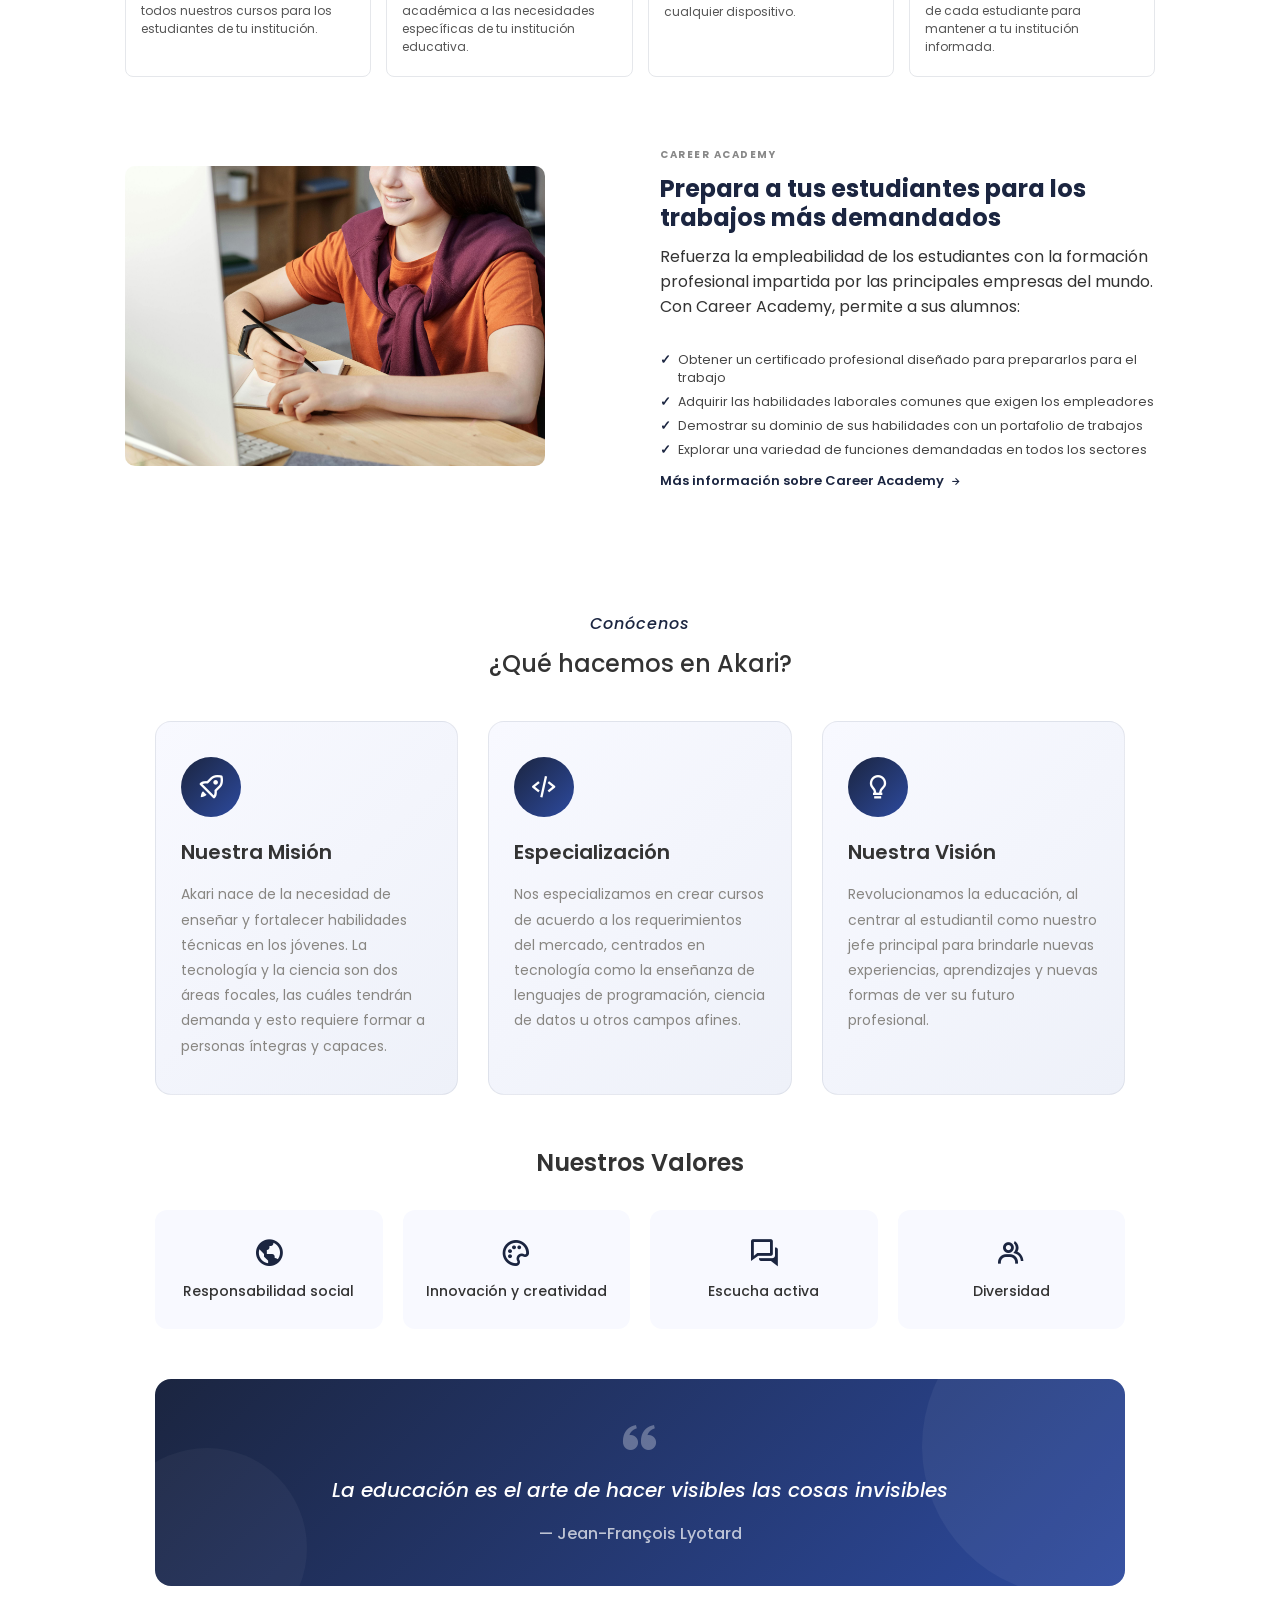
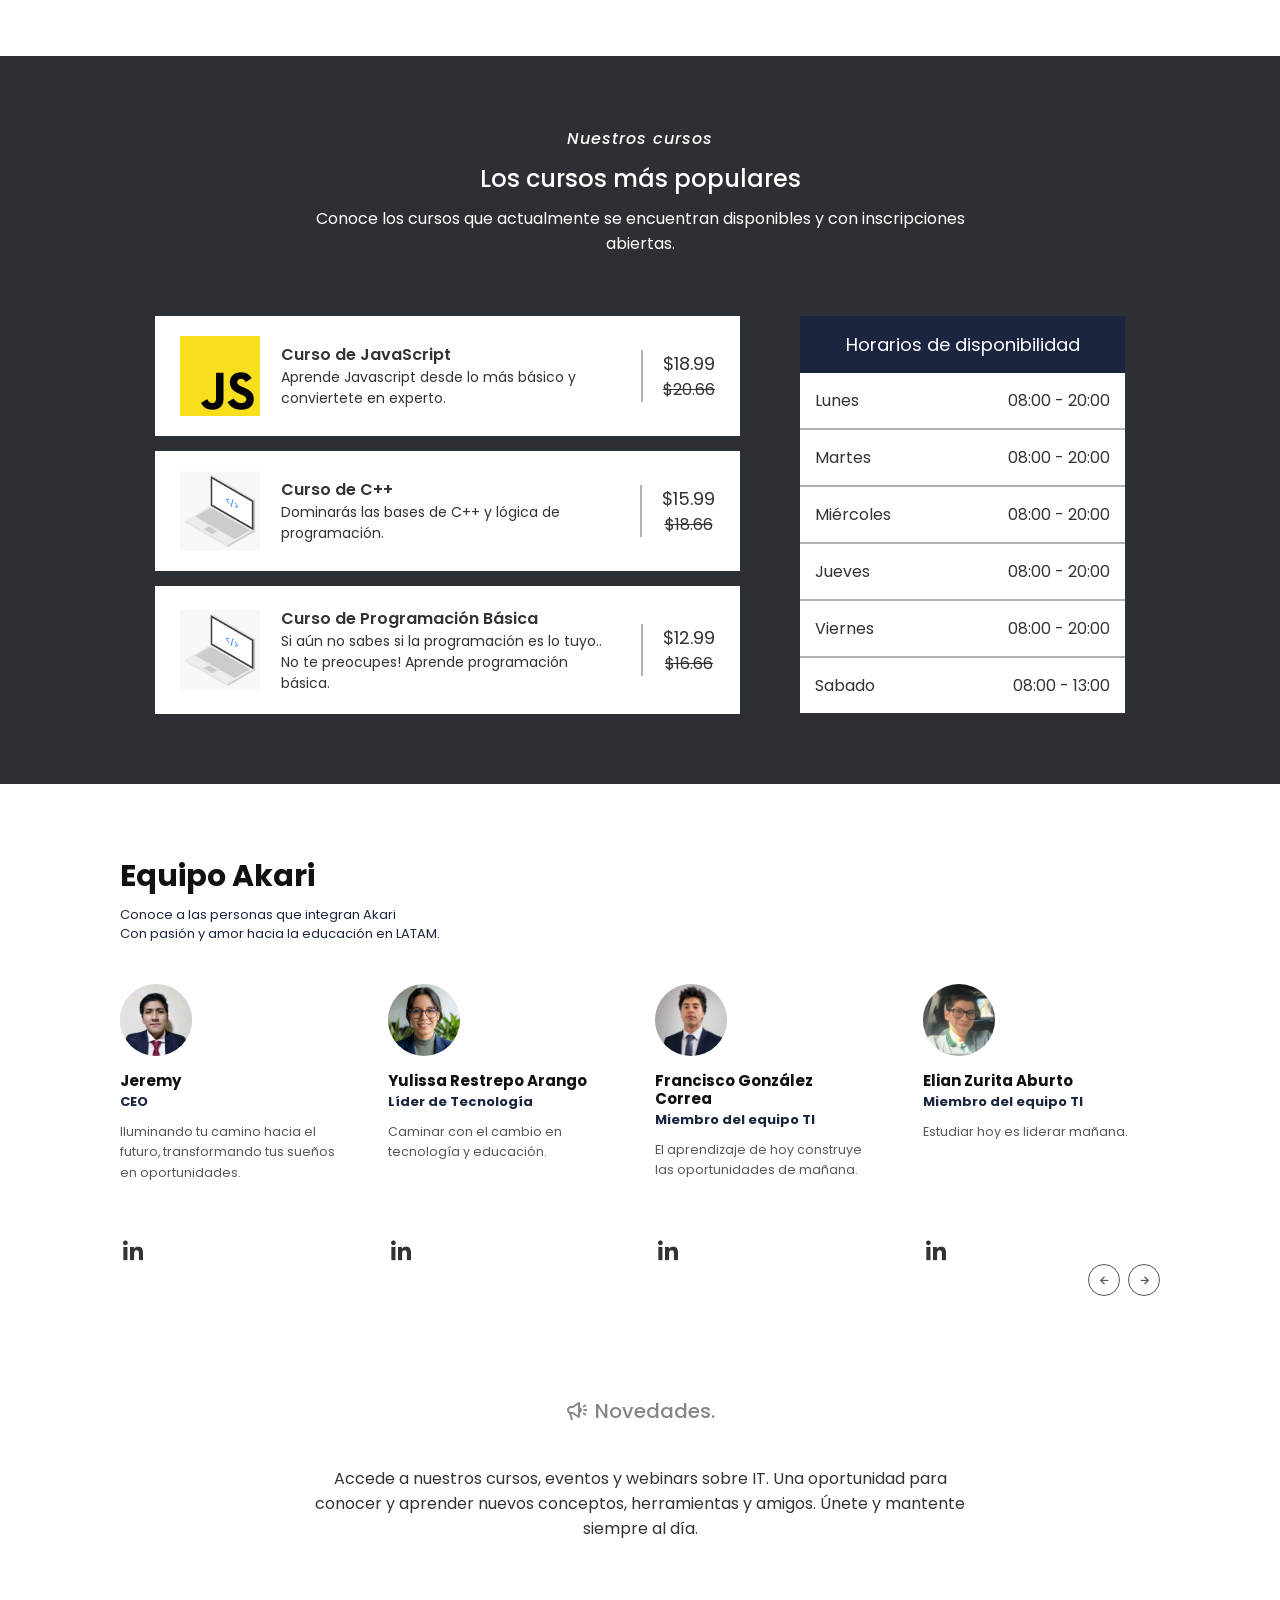
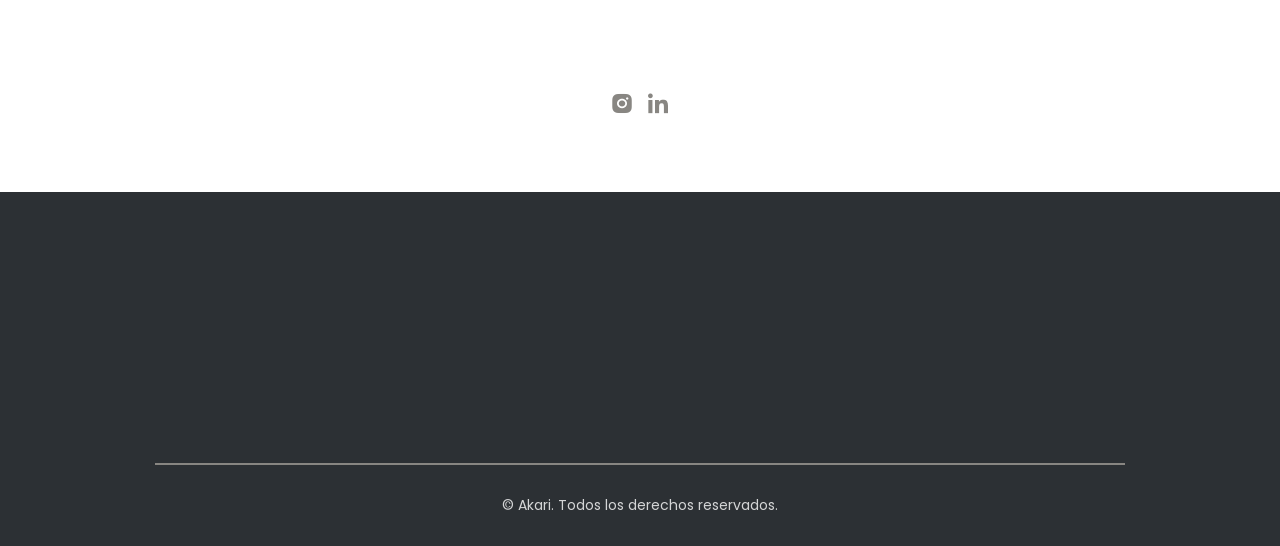
==== commit af80572c: "Update index.html" ====
--- a/index.html
+++ b/index.html
@@ -886,7 +886,7 @@
                                                 <li><a href="faqs.html" class="footer-link">FAQs</a></li>
                                                 <li><a href="#" class="footer-link">Politica de privacidad</a></li>
                                                 <li><a href="https://www.notion.so/Busca-una-oportunidad-en-Akari-4a7a97714fc382ae83cd810b8d76d422" class="footer-link" target="_blank">Trabaja con nosotros</a></li>
-                                                <li><a href="https://app.notion.com/p/Akari-Pol-tica-de-Privacidad-28-mayo-2026-f3078d33d5a8442c9b8d773024469048?source=copy_link" class="footer-link" target="_blank">Politica de privacidad</a></li>
+                                                
                                         </ul>
                                 </div>
                         </div>
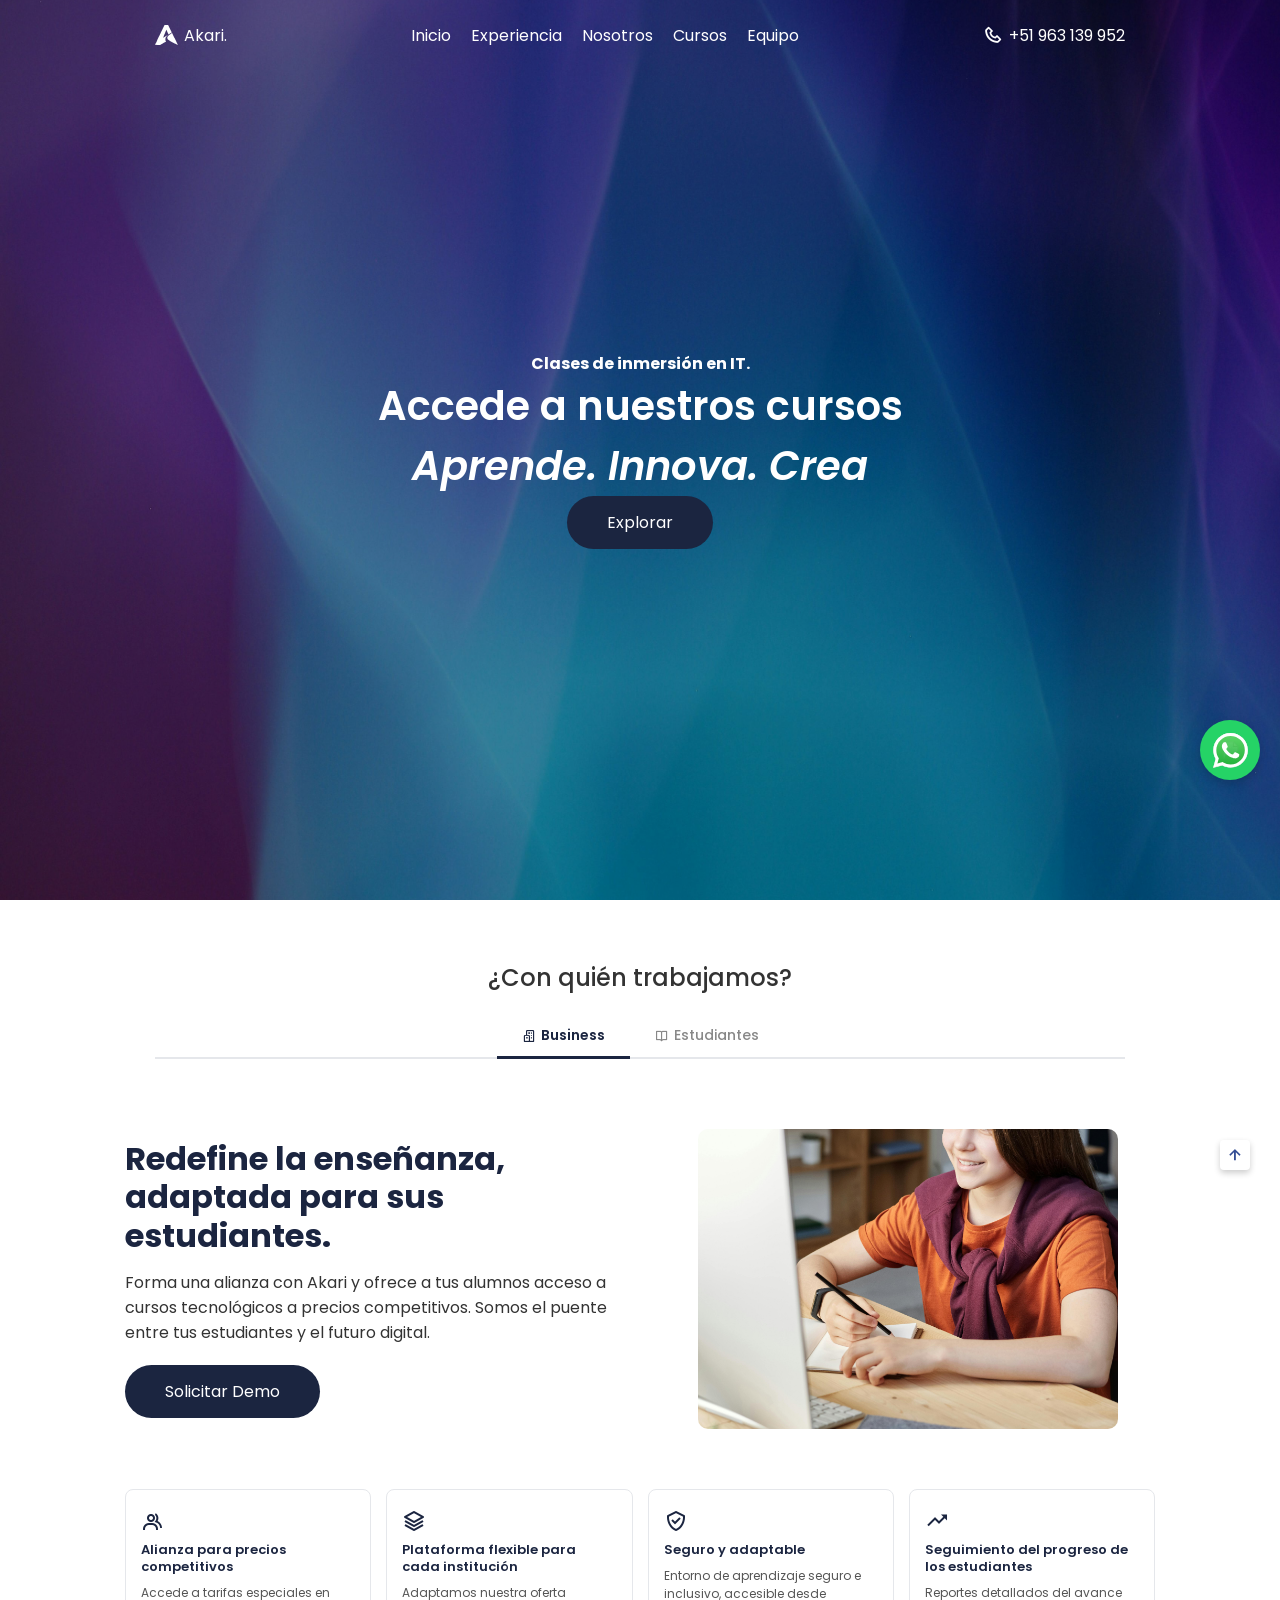
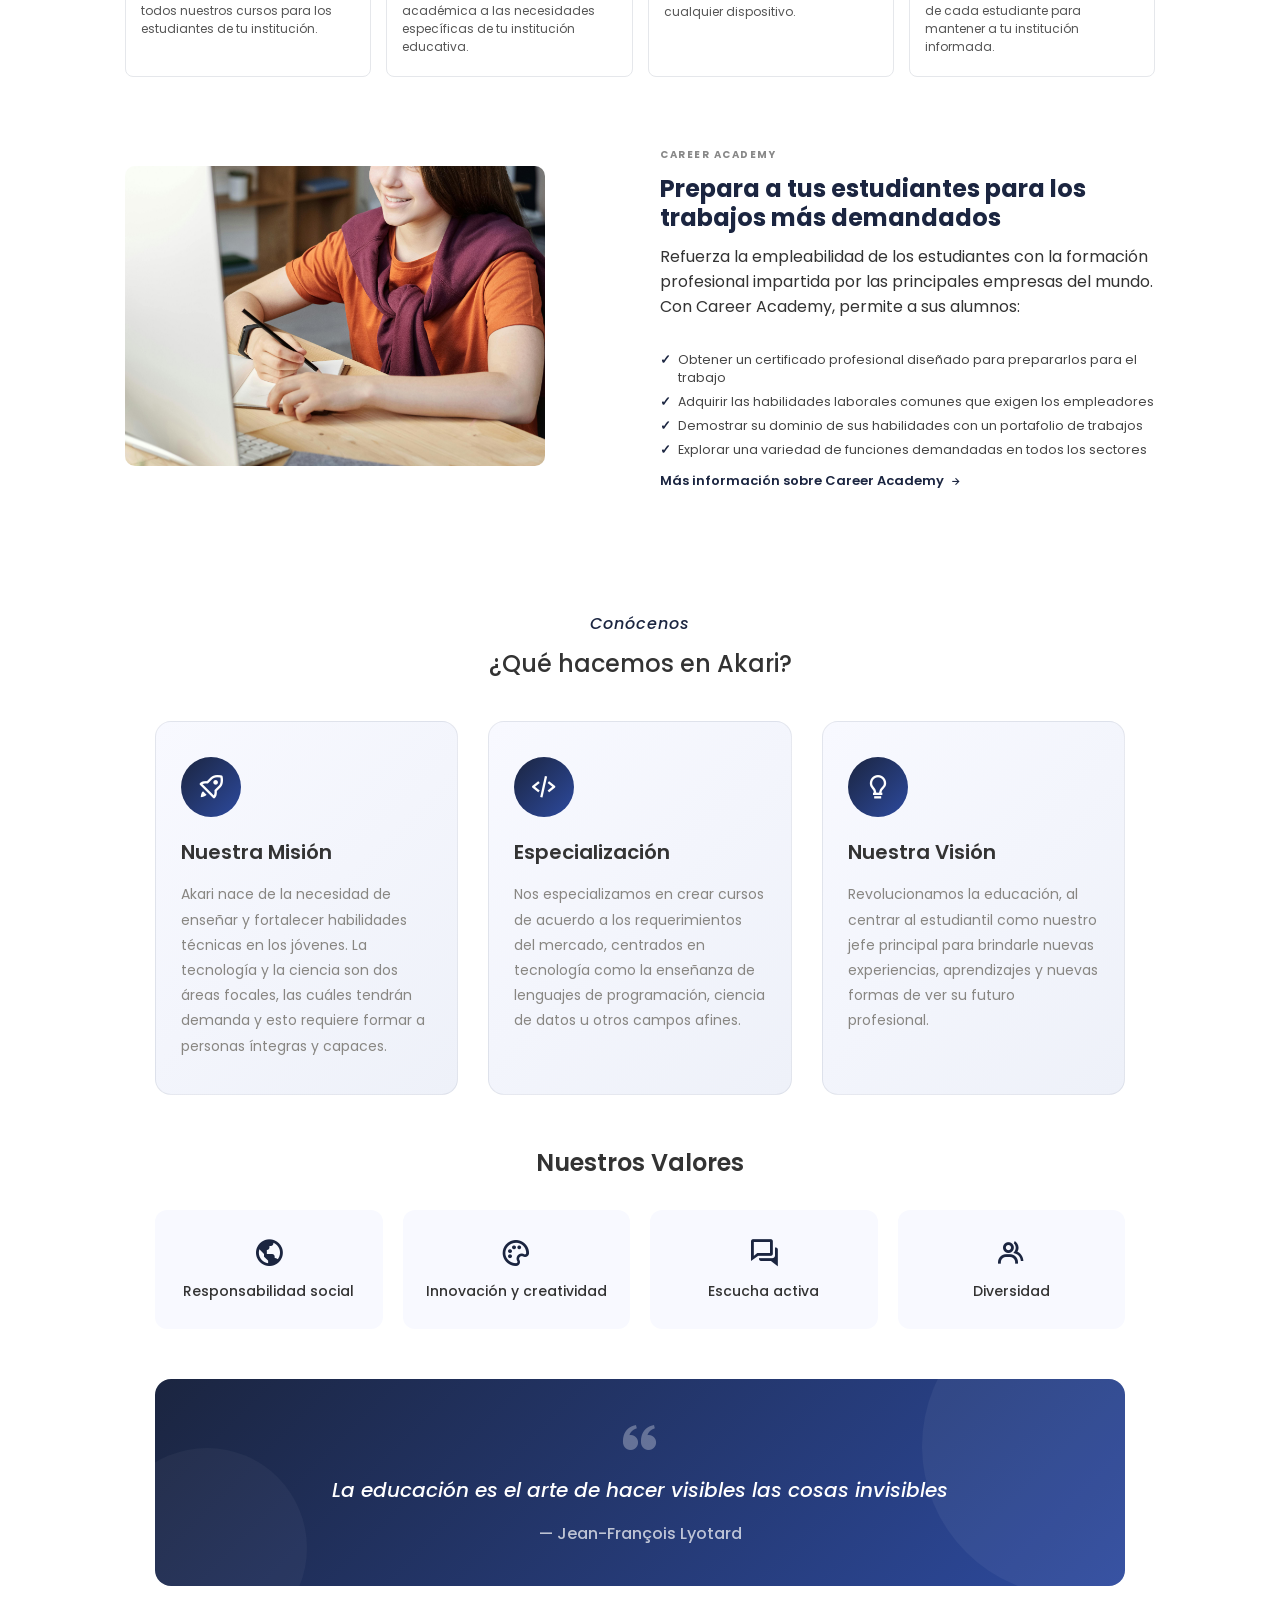
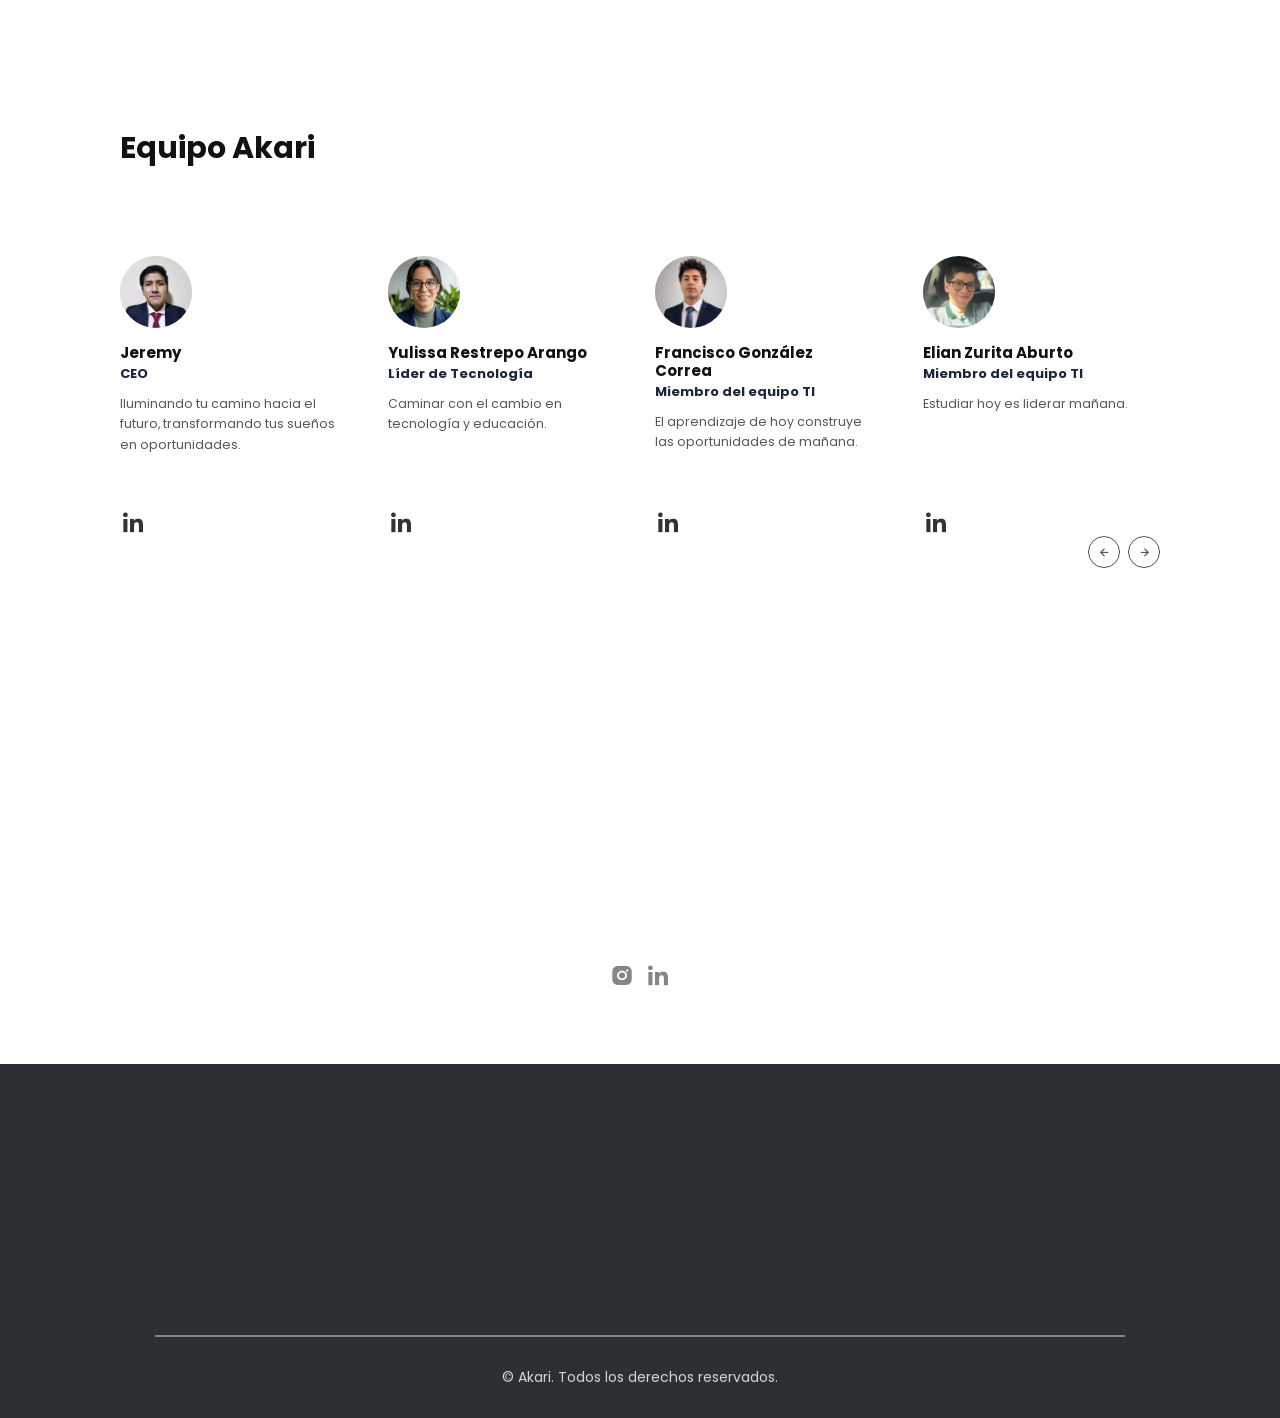
==== commit 3f0de71a: "feat(cursos): Python en vez de C++ y catalogo solo en el tab Estudiantes Mueve la seccion de cursos " ====
--- a/index.html
+++ b/index.html
@@ -84,7 +84,7 @@
                                         <li><a href="#home" class="nav-link">Inicio</a></li>
                                         <li><a href="#about" class="nav-link">Experiencia</a></li>
                                         <li><a href="#nosotros" class="nav-link">Nosotros</a></li>
-                                        <li><a href="#menu" class="nav-link">Cursos</a></li>
+                                        <li><a href="#menu" class="nav-link" onclick="switchTab('students')">Cursos</a></li>
                                         <li><a href="#team" class="nav-link">Equipo</a></li>
                                 </ul>
 
@@ -321,11 +321,160 @@
 
                         </div><!-- end tab-business -->
 
-                        <!-- Tab Students (placeholder) -->
+                        <!-- Tab Students -->
                         <div id="tab-students" class="biz-panel biz-panel--hidden">
-                                <div class="container biz-coming-soon">
-                                        <p class="content-description">Próximamente...</p>
-                                </div>
+
+                                <!-- Menu -->
+                                <section class="section menu" id="menu">
+
+                                        <div class="menu-container container">
+
+                                                <div class="menu-text">
+
+                                                        <h4 class="section-subtitle">
+                                                                <i style=" color: white;">Nuestros cursos</i>
+                                                        </h4>
+
+                                                        <h2 class="section-title">
+                                                                Los cursos más populares
+                                                        </h2>
+
+                                                        <p class="section-description">
+                                                                Conoce los cursos que actualmente se encuentran disponibles y con
+                                                                inscripciones abiertas.
+                                                        </p>
+
+                                                </div>
+
+                                                <div class="menu-content">
+
+                                                        <div class="menu-items">
+
+                                                                <!-- Item -->
+                                                                <div class="menu-item flex">
+
+                                                                        <img src="images/copyrightfreepictures-javascript-736400_1920.png"
+                                                                                alt="Curso de JavaScript" class="menu-img">
+
+                                                                        <div class="menuItem-details">
+
+                                                                                <h4 class="menuItem-topic">
+                                                                                        Curso de JavaScript
+                                                                                </h4>
+
+                                                                                <p class="menuItem-des">
+                                                                                        Aprende Javascript desde lo más básico y conviertete en experto.
+                                                                                </p>
+
+                                                                        </div>
+
+                                                                        <div class="menuItem-cta flex">
+                                                                                <a class="button menuItem-btn" data-curso="javascript"
+                                                                                        target="_blank" rel="noopener">Conoce más</a>
+                                                                        </div>
+
+                                                                </div>
+
+                                                                <!-- Item -->
+                                                                <div class="menu-item flex">
+
+                                                                        <i class="bx bxl-python menu-icon"></i>
+
+                                                                        <div class="menuItem-details">
+
+                                                                                <h4 class="menuItem-topic">
+                                                                                        Curso de Python
+                                                                                </h4>
+
+                                                                                <p class="menuItem-des">
+                                                                                    Domina Python desde cero y automatiza tareas del mundo real.
+                                                                                </p>
+
+                                                                        </div>
+
+                                                                        <div class="menuItem-cta flex">
+                                                                                <a class="button menuItem-btn" data-curso="python"
+                                                                                        target="_blank" rel="noopener">Conoce más</a>
+                                                                        </div>
+
+                                                                </div>
+
+                                                                <!-- Item -->
+                                                                <div class="menu-item flex">
+
+                                                                        <img src="images/krzysztof-m-laptop-3173613_1920.png"
+                                                                                alt="Curso de Programación Básica" class="menu-img">
+
+                                                                        <div class="menuItem-details">
+
+                                                                                <h4 class="menuItem-topic">
+                                                                                        Curso de Programación Básica
+                                                                                </h4>
+
+                                                                                <p class="menuItem-des">
+                                                                                    Si aún no sabes si la programación es lo tuyo.. No te preocupes! Aprende programación básica.
+                                                                                </p>
+
+                                                                        </div>
+
+                                                                        <div class="menuItem-cta flex">
+                                                                                <a class="button menuItem-btn" data-curso="basico"
+                                                                                        target="_blank" rel="noopener">Conoce más</a>
+                                                                        </div>
+
+                                                                </div>
+
+                                                        </div>
+
+                                                        <!-- Time Table -->
+                                                        <div class="time-table">
+
+                                                                <span class="time-topic">
+                                                                        Horarios de disponibilidad
+                                                                </span>
+
+                                                                <ul class="time-lists">
+
+                                                                        <li class="time-list flex">
+                                                                                <span class="open-day">Lunes</span>
+                                                                                <span class="open-time">08:00 - 20:00</span>
+                                                                        </li>
+
+                                                                        <li class="time-list flex">
+                                                                                <span class="open-day">Martes</span>
+                                                                                <span class="open-time">08:00 - 20:00</span>
+                                                                        </li>
+
+                                                                        <li class="time-list flex">
+                                                                                <span class="open-day">Miércoles</span>
+                                                                                <span class="open-time">08:00 - 20:00</span>
+                                                                        </li>
+
+                                                                        <li class="time-list flex">
+                                                                                <span class="open-day">Jueves</span>
+                                                                                <span class="open-time">08:00 - 20:00</span>
+                                                                        </li>
+
+                                                                        <li class="time-list flex">
+                                                                                <span class="open-day">Viernes</span>
+                                                                                <span class="open-time">08:00 - 20:00</span>
+                                                                        </li>
+
+                                                                        <li class="time-list flex">
+                                                                                <span class="open-day">Sabado</span>
+                                                                                <span class="open-time">08:00 - 13:00</span>
+                                                                        </li>
+
+                                                                </ul>
+
+                                                        </div>
+
+                                                </div>
+
+                                        </div>
+
+                                </section>
+
                         </div>
 
                 </section>
@@ -445,158 +594,6 @@
                                                 La educación es el arte de hacer visibles las cosas invisibles
                                         </blockquote>
                                         <cite class="nosotros-quote-author">— Jean-François Lyotard</cite>
-                                </div>
-
-                        </div>
-
-                </section>
-
-                <!-- Menu -->
-                <section class="section menu" id="menu">
-
-                        <div class="menu-container container">
-
-                                <div class="menu-text">
-
-                                        <h4 class="section-subtitle">
-                                                <i style=" color: white;">Nuestros cursos</i>
-                                        </h4>
-
-                                        <h2 class="section-title">
-                                                Los cursos más populares
-                                        </h2>
-
-                                        <p class="section-description">
-                                                Conoce los cursos que actualmente se encuentran disponibles y con
-                                                inscripciones abiertas.
-                                        </p>
-
-                                </div>
-
-                                <div class="menu-content">
-
-                                        <div class="menu-items">
-
-                                                <!-- Item -->
-                                                <div class="menu-item flex">
-
-                                                        <img src="images/copyrightfreepictures-javascript-736400_1920.png"
-                                                                alt="Coffee Menu" class="menu-img">
-
-                                                        <div class="menuItem-details">
-
-                                                                <h4 class="menuItem-topic">
-                                                                        Curso de JavaScript
-                                                                </h4>
-
-                                                                <p class="menuItem-des">
-                                                                        Aprende Javascript desde lo más básico y conviertete en experto.
-                                                                </p>
-
-                                                        </div>
-
-                                                        <div class="menuItem-price flex">
-                                                                <span class="discount-price">$18.99</span>
-                                                                <span class="real-price">$20.66</span>
-                                                        </div>
-
-                                                </div>
-
-                                                <!-- Item -->
-                                                <div class="menu-item flex">
-
-                                                        <img src="images/krzysztof-m-laptop-3173613_1920.png"
-                                                                alt="Coffee Menu" class="menu-img">
-
-                                                        <div class="menuItem-details">
-
-                                                                <h4 class="menuItem-topic">
-                                                                        Curso de C++
-                                                                </h4>
-
-                                                                <p class="menuItem-des">
-                                                                    Dominarás las bases de C++ y lógica de programación.
-                                                                </p>
-
-                                                        </div>
-
-                                                        <div class="menuItem-price flex">
-                                                                <span class="discount-price">$15.99</span>
-                                                                <span class="real-price">$18.66</span>
-                                                        </div>
-
-                                                </div>
-
-                                                <!-- Item -->
-                                                <div class="menu-item flex">
-
-                                                        <img src="images/krzysztof-m-laptop-3173613_1920.png"
-                                                                alt="Coffee Menu" class="menu-img">
-
-                                                        <div class="menuItem-details">
-
-                                                                <h4 class="menuItem-topic">
-                                                                        Curso de Programación Básica
-                                                                </h4>
-
-                                                                <p class="menuItem-des">
-                                                                    Si aún no sabes si la programación es lo tuyo.. No te preocupes! Aprende programación básica.
-                                                                </p>
-
-                                                        </div>
-
-                                                        <div class="menuItem-price flex">
-                                                                <span class="discount-price">$12.99</span>
-                                                                <span class="real-price">$16.66</span>
-                                                        </div>
-
-                                                </div>
-
-                                        </div>
-
-                                        <!-- Time Table -->
-                                        <div class="time-table">
-
-                                                <span class="time-topic">
-                                                        Horarios de disponibilidad
-                                                </span>
-
-                                                <ul class="time-lists">
-
-                                                        <li class="time-list flex">
-                                                                <span class="open-day">Lunes</span>
-                                                                <span class="open-time">08:00 - 20:00</span>
-                                                        </li>
-
-                                                        <li class="time-list flex">
-                                                                <span class="open-day">Martes</span>
-                                                                <span class="open-time">08:00 - 20:00</span>
-                                                        </li>
-
-                                                        <li class="time-list flex">
-                                                                <span class="open-day">Miércoles</span>
-                                                                <span class="open-time">08:00 - 20:00</span>
-                                                        </li>
-
-                                                        <li class="time-list flex">
-                                                                <span class="open-day">Jueves</span>
-                                                                <span class="open-time">08:00 - 20:00</span>
-                                                        </li>
-
-                                                        <li class="time-list flex">
-                                                                <span class="open-day">Viernes</span>
-                                                                <span class="open-time">08:00 - 20:00</span>
-                                                        </li>
-
-                                                        <li class="time-list flex">
-                                                                <span class="open-day">Sabado</span>
-                                                                <span class="open-time">08:00 - 13:00</span>
-                                                        </li>
-
-                                                </ul>
-
-                                        </div>
-
                                 </div>
 
                         </div>
--- a/css/style.css
+++ b/css/style.css
@@ -839,18 +839,41 @@
   font-size: var(--small-font);
 }
 
-.menuItem-price {
-  flex-direction: column;
+/* CTA a WhatsApp (reemplaza a los precios) */
+.menuItem-cta {
   padding-left: 2rem;
   border-left: 2px solid rgba(0, 0, 0, 0.3);
-}
-
-.discount-price {
-  font-size: 1.8rem;
-}
-
-.real-price {
-  text-decoration: line-through;
+  flex-shrink: 0;
+}
+
+.menuItem-btn {
+  padding: 1rem 2rem;
+  font-size: var(--small-font);
+  white-space: nowrap;
+  text-decoration: none;
+  display: inline-block;
+}
+
+/* Icono de curso: sustituye a .menu-img en tarjetas sin foto */
+.menu-icon {
+  font-size: 6rem;
+  line-height: 1;
+  width: 80px;
+  height: 80px;
+  display: flex;
+  align-items: center;
+  justify-content: center;
+  margin-right: 1.5rem;
+  flex-shrink: 0;
+  color: var(--section-bg);
+}
+
+/* La seccion de cursos vive dentro de #empresas, que ya es un .section con
+   padding 7rem 2rem: compensamos el doble padding y devolvemos el fondo
+   oscuro a sangre completa. */
+#tab-students .menu {
+  padding: 4rem 2rem;
+  margin: 0 -2rem;
 }
 
 .time-topic {
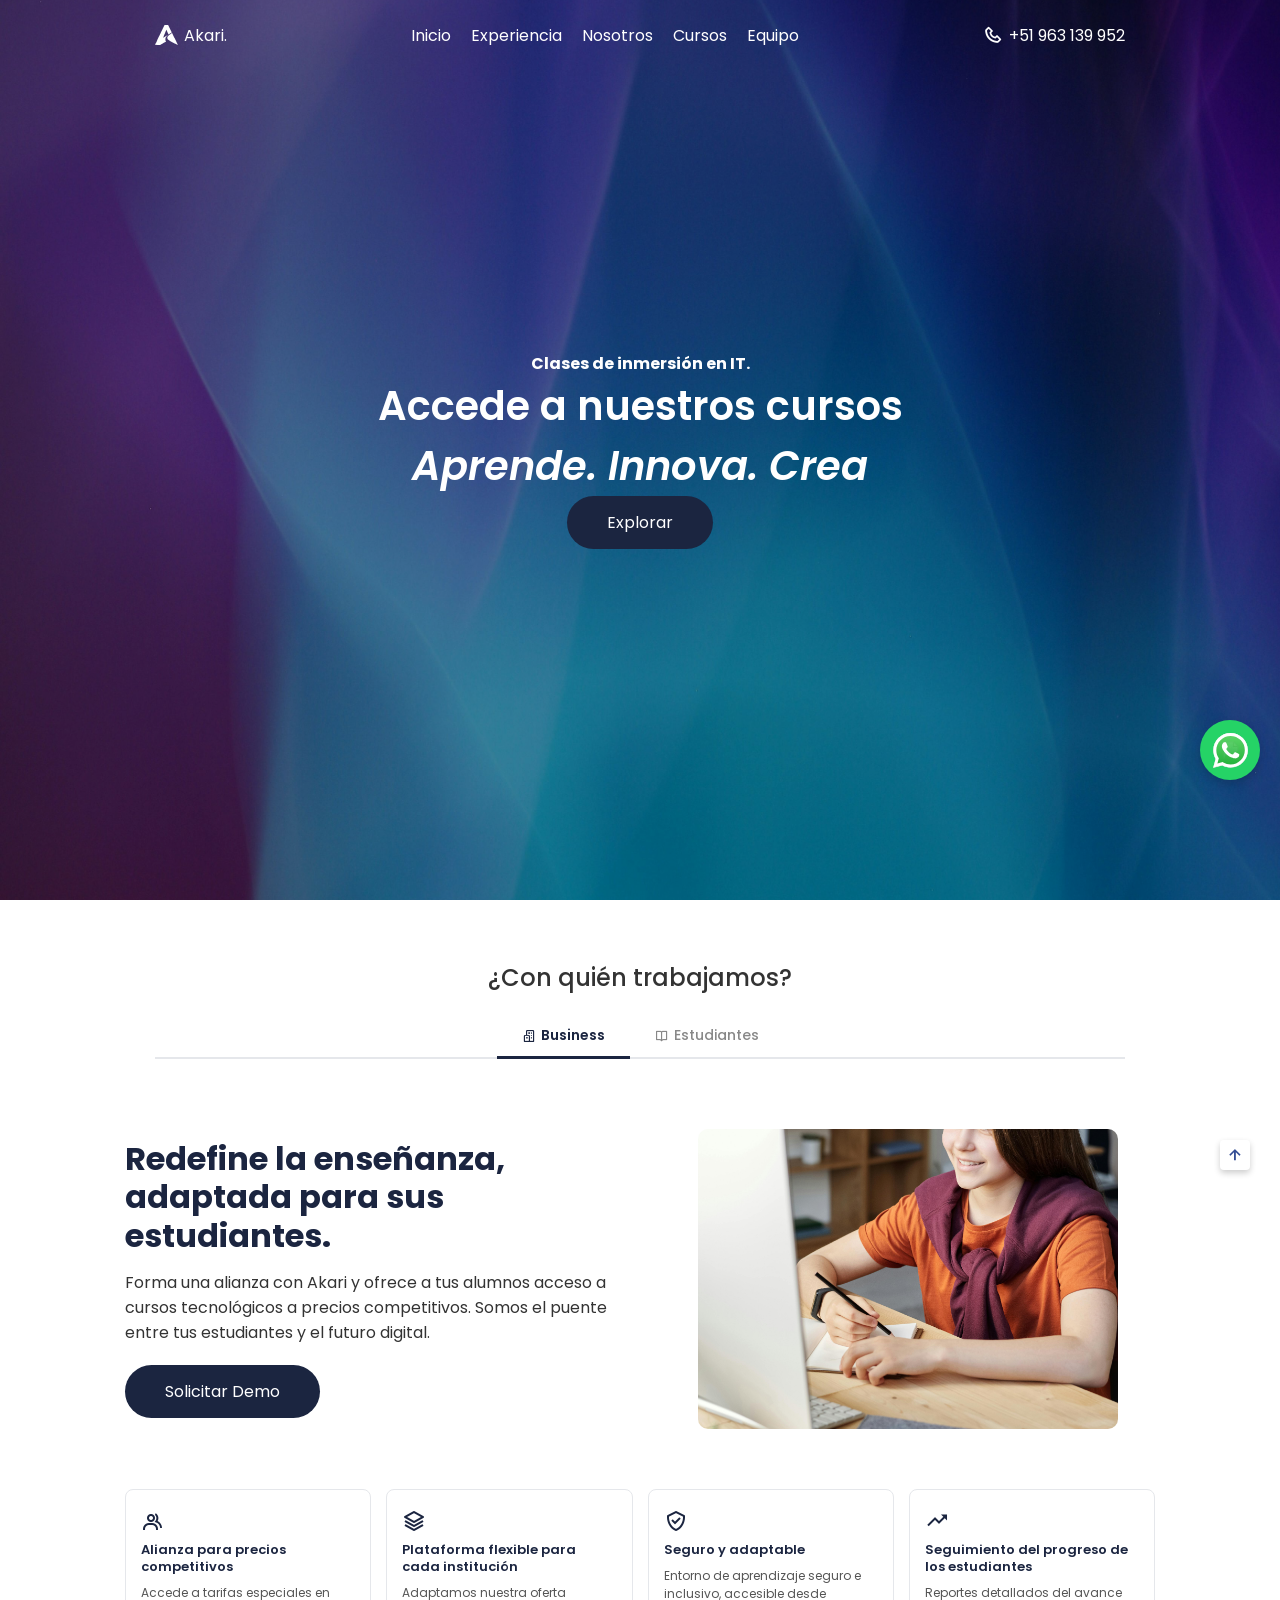
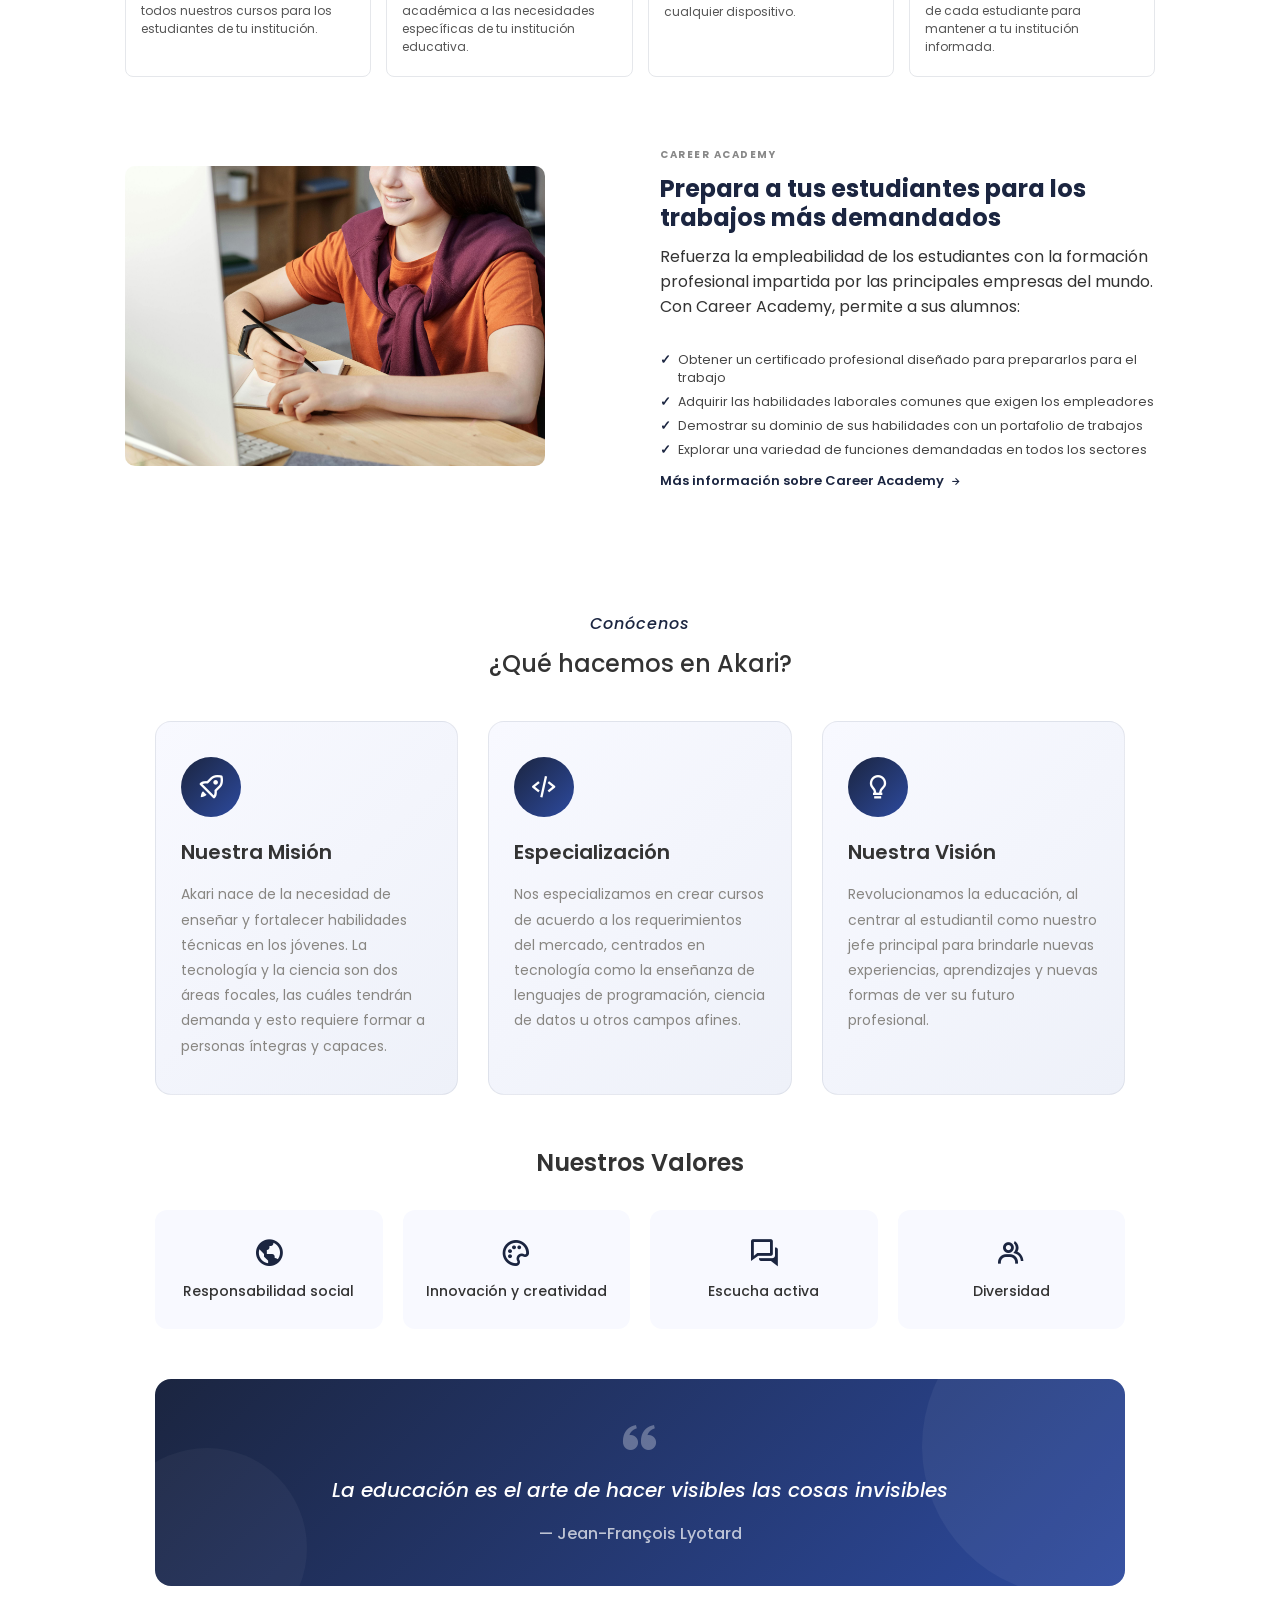
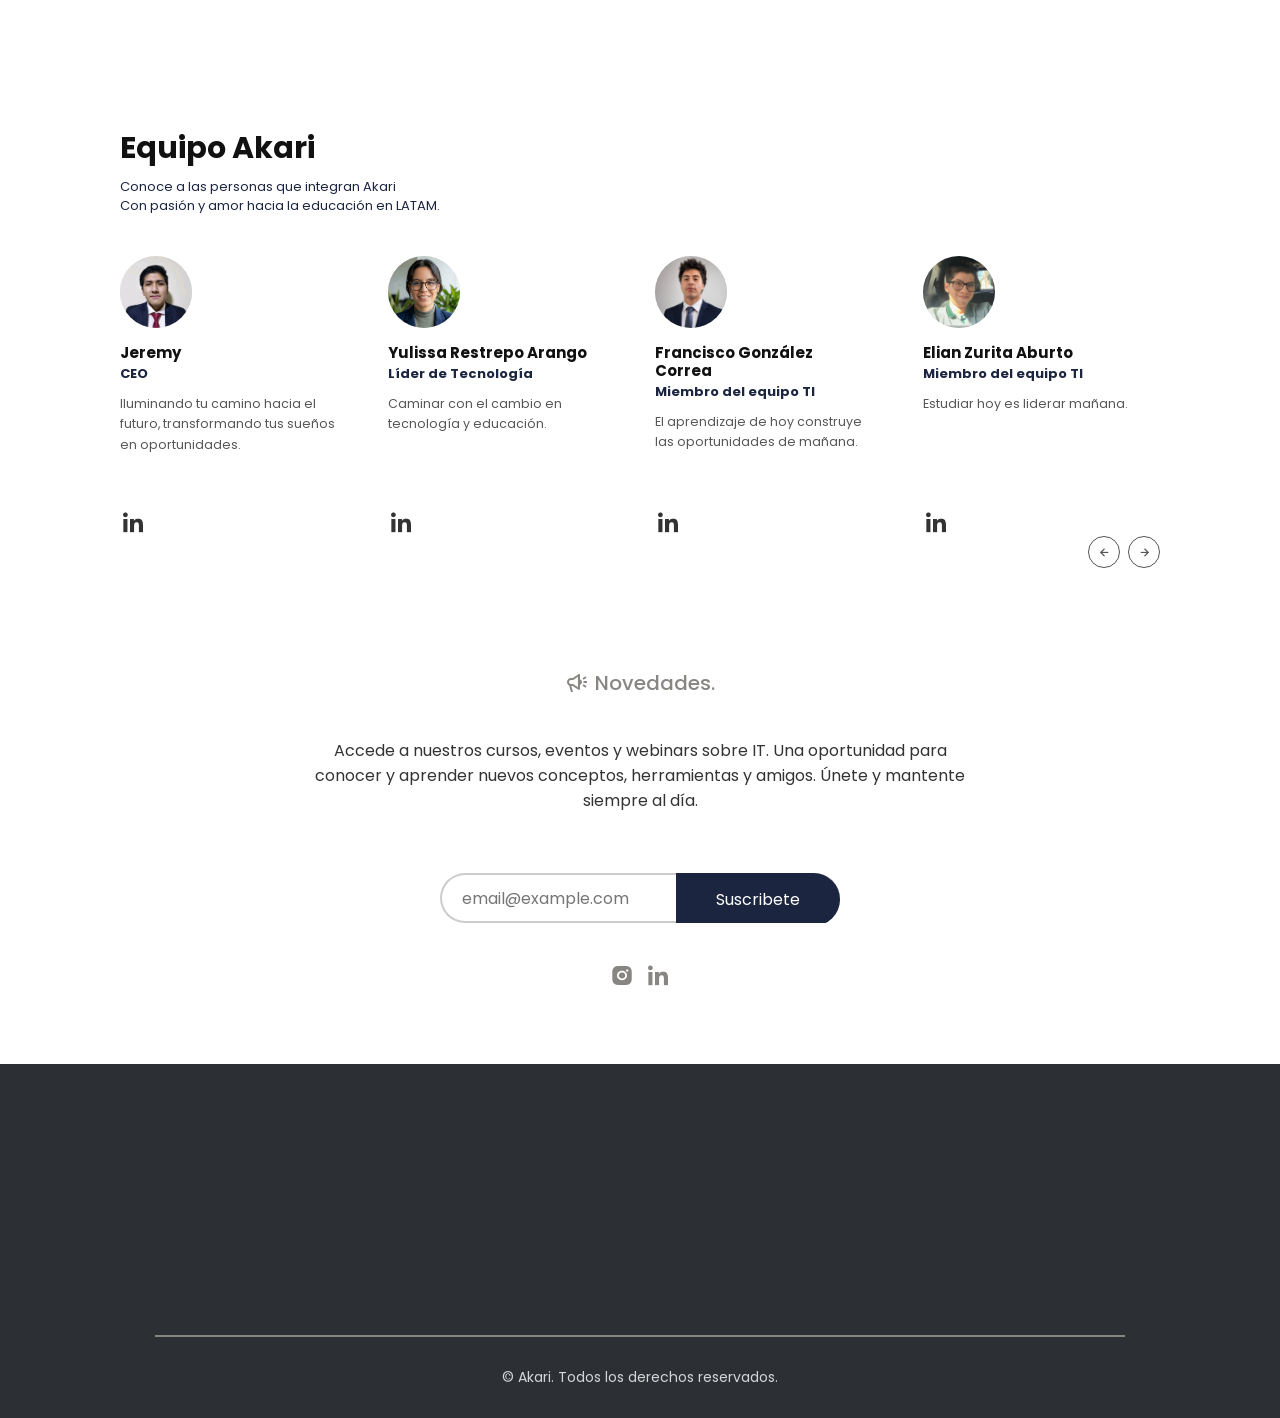
==== commit bcd19c89: "feat(form): pais desplegable con prefijo telefonico en demo form" ====
--- a/index.html
+++ b/index.html
@@ -492,15 +492,36 @@
                                         <li>Atraer y retener el talento en todos los equipos</li>
                                         <li>Aumentar la productividad de los empleados</li>
                                 </ul>
-                                <form class="demo-form" onsubmit="return false;">
-                                        <input type="text" placeholder="Nombre" class="demo-input">
-                                        <input type="text" placeholder="Apellido" class="demo-input">
-                                        <input type="email" placeholder="Correo corporativo" class="demo-input">
-                                        <input type="tel" placeholder="Teléfono" class="demo-input">
-                                        <input type="text" placeholder="Tipo de organización" class="demo-input demo-input--full">
-                                        <input type="text" placeholder="País" class="demo-input demo-input--full">
+                                <form class="demo-form" id="demo-form" onsubmit="submitDemoForm(event)">
+                                        <input type="text" placeholder="Nombre" class="demo-input" id="demo-nombre" required>
+                                        <input type="text" placeholder="Apellido" class="demo-input" id="demo-apellido" required>
+                                        <select class="demo-input demo-input--full demo-select" id="demo-pais" required onchange="onPaisChange()">
+                                                <option value="" disabled selected>🌎 Selecciona tu país *</option>
+                                                <option value="PE" data-prefix="+51">🇵🇪 Perú (+51)</option>
+                                                <option value="MX" data-prefix="+52">🇲🇽 México (+52)</option>
+                                                <option value="CO" data-prefix="+57">🇨🇴 Colombia (+57)</option>
+                                                <option value="AR" data-prefix="+54">🇦🇷 Argentina (+54)</option>
+                                                <option value="CL" data-prefix="+56">🇨🇱 Chile (+56)</option>
+                                                <option value="EC" data-prefix="+593">🇪🇨 Ecuador (+593)</option>
+                                                <option value="BO" data-prefix="+591">🇧🇴 Bolivia (+591)</option>
+                                                <option value="PY" data-prefix="+595">🇵🇾 Paraguay (+595)</option>
+                                                <option value="UY" data-prefix="+598">🇺🇾 Uruguay (+598)</option>
+                                                <option value="VE" data-prefix="+58">🇻🇪 Venezuela (+58)</option>
+                                                <option value="BR" data-prefix="+55">🇧🇷 Brasil (+55)</option>
+                                                <option value="US" data-prefix="+1">🇺🇸 Estados Unidos (+1)</option>
+                                                <option value="ES" data-prefix="+34">🇪🇸 España (+34)</option>
+                                                <option value="OTHER" data-prefix="+">🌐 Otro</option>
+                                        </select>
+                                        <div class="demo-phone-wrapper">
+                                                <span class="demo-phone-prefix" id="demo-phone-prefix">+</span>
+                                                <input type="tel" placeholder="Número de teléfono *" class="demo-input demo-input--phone" id="demo-telefono"
+                                                        disabled required>
+                                        </div>
+                                        <input type="text" placeholder="Tipo de organización" class="demo-input demo-input--full" id="demo-organizacion">
+                                        <input type="email" placeholder="Correo corporativo *" class="demo-input demo-input--full" id="demo-correo" required>
                                         <button type="submit" class="button demo-submit">Enviar</button>
                                 </form>
+
                         </div>
                 </div>
 
--- a/css/style.css
+++ b/css/style.css
@@ -1,2180 +1,2272 @@
-/* Google Fonts - Poppins */
-@import url('https://fonts.googleapis.com/css2?family=Poppins:wght@300;400;500;600&display=swap');
-
-html {
-  font-size: 62.5%;
-  scroll-behavior: smooth;
-}
-
-/* Variables */
-:root {
-  /* Font Sizes & Family */
-  /* if we set html's font size 62.5% then 1rem = 10px */
-
-  --body-font: 'Poppins', sans-serif;
-
-  --big-font: 4rem;
-  --h1-font: 3.6rem;
-  --h2-font: 2.4rem;
-  --h3-font: 2rem;
-  --h4-font: 1.8rem;
-  --normal-font: 1.6rem;
-  --small-font: 1.4rem;
-  --smaller-font: 1.3rem;
-
-  /* Font Weight ***/
-  --font-regular: 400;
-  --font-medium: 500;
-  --font-semi-bold: 600;
-
-  /* Color Variables */
-  --primary-color: #1B2540;
-  --primary-color-hover: #1D3A8A;
-  --text-color: #333;
-  --text-color-light: #888682;
-  --border-color: #484848;
-  --white-color: #fff;
-  --section-bg: #2c3034;
-
-  /* z-index */
-  --z-overlay: 10;
-  --z-fixed: 100;
-
-  /* transition */
-  --tran-0-2: 0.2s;
-  --tran-0-3: 0.3s;
-  --tran-0-5: 0.5s;
-}
-
-/*Font sizes For Small Screen 968px */
-@media screen and (max-width: 990px) {
-  :root {
-    --big-font: 3.5rem;
-    --h1-font: 2.4rem;
-    --h2-font: 2rem;
-    --h3-font: 1.8rem;
-    --h4-font: 1.6rem;
-    --normal-font: 1.5rem;
-    --small-font: 1.3rem;
-    --smaller-font: 1.2rem;
-  }
-}
-
-
-/* Pre-CSS */
-* {
-  margin: 0;
-  padding: 0;
-  box-sizing: border-box;
-}
-
-body,
-button,
-input {
-  font-family: var(--body-font);
-  font-size: var(--normal-font);
-  font-weight: var(--font-regular);
-  color: var(--text-color);
-}
-
-body {
-  overflow: auto;
-  background-color: var(--white-color);
-}
-
-input {
-  outline: none;
-}
-
-ul {
-  list-style: none;
-}
-
-a {
-  text-decoration: none;
-}
-
-img {
-  width: 100%;
-  height: 100%;
-  object-fit: cover;
-}
-
-/* Reusuable CSS */
-.section {
-  padding: 7rem 2rem;
-}
-
-.container {
-  max-width: 1030px;
-  width: 100%;
-  margin: 0 auto;
-  padding: 0 3rem;
-}
-
-.flex {
-  display: flex;
-  align-items: center;
-  column-gap: 0.6rem;
-}
-
-.button {
-  border: none;
-  outline: none;
-  color: var(--white-color);
-  padding: 1.4rem 4rem;
-  border-radius: 3rem;
-  background-color: var(--primary-color);
-  transition: var(--tran-0-3);
-  cursor: pointer;
-}
-
-.button:hover {
-  background-color: var(--primary-color-hover);
-}
-
-.section-subtitle,
-.content-subtitle {
-  color: var(--primary-color);
-  font-size: var(--normal-font);
-  letter-spacing: 1px;
-  font-weight: var(--font-medium);
-  text-align: center;
-}
-
-.section-title,
-.content-title {
-  text-align: center;
-  font-size: var(--h2-font);
-  font-weight: var(--font-medium);
-  margin: 1rem 0;
-}
-
-.section-description,
-.content-description {
-  text-align: center;
-  margin-bottom: 2rem;
-}
-
-.section-description {
-  padding: 0 16rem;
-}
-
-/* Header */
-.header {
-  position: fixed;
-  top: 0;
-  left: 0;
-  height: 7rem;
-  width: 100%;
-  z-index: var(--z-fixed);
-  transition: var(--tran-0-5);
-}
-
-.header-active {
-  height: 7rem;
-  background-color: var(--white-color);
-  box-shadow: 0 0 10px rgba(0, 0, 0, 0.2);
-}
-
-/* nav */
-.nav {
-  position: relative;
-  height: 100%;
-  align-items: center;
-  justify-content: space-between;
-}
-
-.logo-icon,
-.logo-text,
-.nav-link,
-.phone-icon,
-.phone-number {
-  color: var(--white-color);
-}
-
-.header-active .logo-icon,
-.header-active .logo-text,
-.header-active .nav-link,
-.header-active .phone-icon,
-.header-active .phone-number {
-  color: var(--text-color);
-}
-
-.logo-akari-svg {
-  height: 2rem;
-  width: auto;
-  fill: var(--white-color);
-  transition: var(--tran-0-5);
-}
-
-.header-active .logo-akari-svg {
-  fill: var(--text-color);
-}
-
-.header-active .nav-link::after {
-  content: '';
-  position: absolute;
-  left: 0;
-  bottom: 0;
-  width: 100%;
-  height: 3px;
-  background-color: var(--primary-color);
-  transform: scaleX(0);
-  transition: transform var(--tran-0-5);
-  transform-origin: center;
-}
-
-.header-active .nav-link:hover::after {
-  transform: scaleX(1);
-}
-
-.header-active .nav-link:active::after,
-.header-active .nav-link:focus::after {
-  transform: scaleX(1);
-}
-
-.header-active .nav-link::before {
-  content: '';
-  position: absolute;
-  left: 50%;
-  bottom: -8px;
-  height: 6px;
-  width: 6px;
-  border-radius: 50%;
-  transform: translateX(-50%);
-  background-color: var(--text-color);
-  opacity: 0;
-}
-
-.logo-icon,
-.phone-icon {
-  font-size: 2rem;
-}
-
-.menu-list {
-  column-gap: 2rem;
-}
-
-.nav-link {
-  position: relative;
-  text-transform: capitalize;
-  color: var(--white-color);
-}
-
-/* Creación de la barra invisible debajo del texto */
-.nav-link::after {
-  content: '';
-  position: absolute;
-  left: 0;
-  bottom: 0;
-  width: 100%;
-  height: 3px;
-  background-color: var(--white-color);
-  transform: scaleX(0);
-  transition: transform var(--tran-0-5);
-  transform-origin: center;
-}
-
-.nav-link:hover::after {
-  transform: scaleX(1);
-}
-
-.nav-link:active::after,
-.nav-link:focus::after {
-  transform: scaleX(1);
-}
-
-.nav-link::before {
-  content: '';
-  position: absolute;
-  left: 50%;
-  bottom: -8px;
-  height: 6px;
-  width: 6px;
-  border-radius: 50%;
-  transform: translateX(-50%);
-  background-color: var(--text-color);
-  opacity: 0;
-}
-
-.media-icons {
-  column-gap: 1rem;
-}
-
-.media-icons a {
-  color: var(--text-color-light);
-}
-
-.bxl-instagram-alt:hover,
-.bxl-linkedin:hover {
-  color: var(--primary-color);
-  transition: var(--tran-0-5);
-}
-
-.bxl-linkedin,
-.bxl-instagram-alt {
-  font-size: 26px;
-}
-
-.navClose-btn,
-.navOpen-btn,
-.media-icons {
-  display: none;
-}
-
-/* nav responsive */
-@media screen and (max-width: 768px) {
-  .contact-content {
-    display: none;
-  }
-
-  .navClose-btn,
-  .navOpen-btn,
-  .media-icons {
-    display: block;
-  }
-
-  .nav .menu-content {
-    position: fixed;
-    top: 0;
-    right: -100%;
-    max-width: 300px;
-    width: 100%;
-    height: 100%;
-    z-index: var(--z-fixed);
-    padding-top: 10rem 0 5rem;
-    background-color: var(--white-color);
-    box-shadow: 0 0 10px rgb(0, 0, 0, 0.2);
-    display: flex;
-    flex-direction: column;
-    align-items: center;
-    justify-content: space-between;
-    transition: var(--tran-0-5);
-  }
-
-  .nav .menu-content.open {
-    right: 0;
-  }
-
-  .menu-list {
-    flex-direction: column;
-    row-gap: 2.5rem;
-    font-size: var(--h4-font);
-  }
-
-  .nav-link {
-    color: var(--primary-color);
-  }
-
-  .nav-link::before {
-    background-color: var(--text-color);
-  }
-
-  .navClose-btn {
-    position: absolute;
-    top: 2rem;
-    right: 2rem;
-    font-size: 2.5rem;
-    cursor: pointer;
-  }
-
-  .navOpen-btn {
-    font-size: 2rem;
-    cursor: pointer;
-    color: var(--white-color);
-  }
-
-  .header-active .navOpen-btn {
-    color: var(--text-color);
-  }
-}
-
-/* Home */
-.home {
-  height: 100vh;
-  width: 100%;
-}
-
-.swiper-slide {
-  position: relative;
-  height: 100vh;
-  width: 100%;
-}
-
-.home .swiper-slide::before {
-  content: '';
-  position: absolute;
-  left: 0;
-  top: 0;
-  height: 100%;
-  width: 100%;
-  background-color: rgba(0, 0, 0, 0.4);
-  z-index: var(--z-overlay);
-}
-
-.home-img {
-  height: 100%;
-  width: 100%;
-}
-
-/* swiper button */
-.swiper-navBtn {
-  height: 5rem;
-  width: 5rem;
-  color: var(--white-color);
-  border-radius: 50%;
-  background-color: rgba(255, 255, 255, 0.2);
-  transition: var(--tran-0-2);
-  opacity: 0;
-  visibility: hidden;
-}
-
-.home:hover .swiper-navBtn,
-.review:hover .swiper-navBtn {
-  opacity: 1;
-  visibility: visible;
-}
-
-.swiper-navBtn:hover {
-  background-color: rgba(255, 255, 255, 0.3);
-}
-
-.swiper-navBtn::after,
-.swiper-navBtn::before {
-  font-size: 2rem;
-}
-
-.swiper-button-next {
-  right: 16rem;
-
-}
-
-.swiper-button-prev {
-  left: 16rem;
-}
-
-.swiper-pagination-bullet {
-  background-color: var(--white-color);
-  opacity: 1;
-  height: 1.5rem;
-  width: 1.5rem;
-  margin-bottom: 2rem;
-  visibility: hidden;
-}
-
-.swiper-pagination-bullet-active {
-  border: 3px solid var(--white-color);
-  background-color: var(--primary-color);
-}
-
-.home-details {
-  position: absolute;
-  top: 50%;
-  left: 50%;
-  z-index: var(--z-fixed);
-  transform: translate(-50%, -50%);
-  display: grid;
-  justify-items: center;
-  width: 100%;
-}
-
-.homeSubtitle {
-  text-align: center;
-  font-size: var(--normal-font);
-  color: var(--white-color);
-}
-
-.homeTitle {
-  text-align: center;
-  font-size: var(--big-font);
-  color: var(--white-color);
-  font-weight: var(--font-semi-bold);
-}
-
-/* About */
-.about .content-subtitle,
-.about .content-title,
-.about .content-description {
-  text-align: left;
-}
-
-.about-content {
-  display: grid;
-  grid-template-columns: repeat(2, 1fr);
-  column-gap: 7rem;
-  align-items: center;
-  padding: 0 5rem;
-}
-
-.about-imageContent {
-  position: relative;
-  max-width: 400px;
-  height: 450px;
-  border: 6px solid var(--section-bg);
-}
-
-.aboutImg-textBox {
-  position: absolute;
-  bottom: 2rem;
-  right: -5rem;
-  padding: 2rem;
-  max-width: 360px;
-  width: 100%;
-  text-align: center;
-  border: 6px solid var(--section-bg);
-  background-color: var(--white-color);
-}
-
-.heart-icon {
-  position: absolute;
-  left: -1.9rem;
-  top: 50%;
-  height: 3rem;
-  width: 3rem;
-  color: var(--white-color);
-  background-color: var(--section-bg);
-  transform: translateY(-50%);
-  justify-content: center;
-  border-radius: 50%;
-}
-
-.about-details {
-  display: grid;
-  row-gap: 4rem;
-}
-
-.aboutImg-textBox .context-description {
-  text-align: center;
-  margin-bottom: 0;
-}
-
-.about-lists {
-  column-gap: 1rem;
-  align-items: baseline;
-}
-
-.about-list {
-  font-weight: var(--font-medium);
-  font-size: 1.8rem;
-}
-
-.about-list:nth-child(1) {
-  color: var(--primary-color);
-}
-
-.about-lists.dot {
-  font-size: 2.5rem;
-}
-
-.about-buttons {
-  column-gap: 2rem;
-}
-
-.about-link .link-text,
-.about-arrowIcon {
-  color: var(--text-color);
-  text-transform: uppercase;
-}
-
-.about-arrowIcon {
-  transition: var(--tran-0-3);
-}
-
-.about-link:hover .about-arrowIcon {
-  margin-left: 4px;
-}
-
-/* Nosotros */
-.nosotros {
-  background-color: var(--white-color);
-  overflow: hidden;
-}
-
-.nosotros-subtitle {
-  color: var(--primary-color) !important;
-}
-
-.nosotros-title {
-  color: var(--text-color) !important;
-  margin-bottom: 4rem;
-}
-
-.nosotros-grid {
-  display: grid;
-  grid-template-columns: repeat(3, 1fr);
-  gap: 3rem;
-  margin-bottom: 5rem;
-}
-
-.nosotros-card {
-  position: relative;
-  padding: 3.5rem 2.5rem;
-  border-radius: 1.6rem;
-  background: linear-gradient(135deg, #f8f9ff 0%, #eef1f9 100%);
-  border: 1px solid rgba(27, 37, 64, 0.08);
-  transition: transform 0.4s cubic-bezier(0.25, 0.46, 0.45, 0.94), box-shadow 0.4s ease;
-  overflow: hidden;
-}
-
-.nosotros-card::before {
-  content: '';
-  position: absolute;
-  top: 0;
-  left: 0;
-  width: 100%;
-  height: 4px;
-  background: linear-gradient(90deg, var(--primary-color), #4a6cf7);
-  border-radius: 1.6rem 1.6rem 0 0;
-  opacity: 0;
-  transition: opacity 0.3s ease;
-}
-
-.nosotros-card:hover {
-  transform: translateY(-8px);
-  box-shadow: 0 20px 40px rgba(27, 37, 64, 0.12);
-}
-
-.nosotros-card:hover::before {
-  opacity: 1;
-}
-
-.nosotros-card-icon {
-  display: flex;
-  align-items: center;
-  justify-content: center;
-  width: 6rem;
-  height: 6rem;
-  border-radius: 50%;
-  background: linear-gradient(135deg, var(--primary-color), #2d4a9e);
-  margin-bottom: 2rem;
-  transition: transform 0.3s ease;
-}
-
-.nosotros-card:hover .nosotros-card-icon {
-  transform: scale(1.1) rotate(5deg);
-}
-
-.nosotros-card-icon i {
-  font-size: 2.8rem;
-  color: var(--white-color);
-}
-
-.nosotros-card-title {
-  font-size: var(--h3-font);
-  font-weight: var(--font-semi-bold);
-  color: var(--text-color);
-  margin-bottom: 1.5rem;
-}
-
-.nosotros-card-text {
-  font-size: var(--small-font);
-  color: var(--text-color-light);
-  line-height: 1.8;
-}
-
-/* Valores */
-.nosotros-valores {
-  text-align: center;
-  margin-bottom: 5rem;
-}
-
-.nosotros-valores-title {
-  font-size: var(--h2-font);
-  font-weight: var(--font-semi-bold);
-  color: var(--text-color);
-  margin-bottom: 3rem;
-}
-
-.nosotros-valores-grid {
-  display: grid;
-  grid-template-columns: repeat(4, 1fr);
-  gap: 2rem;
-}
-
-.valor-item {
-  display: flex;
-  flex-direction: column;
-  align-items: center;
-  gap: 1.2rem;
-  padding: 2.5rem 1.5rem;
-  border-radius: 1.2rem;
-  background-color: #f8f9ff;
-  border: 2px solid transparent;
-  transition: all 0.3s ease;
-  cursor: default;
-}
-
-.valor-item:hover {
-  border-color: var(--primary-color);
-  background-color: var(--white-color);
-  transform: translateY(-4px);
-  box-shadow: 0 8px 24px rgba(27, 37, 64, 0.1);
-}
-
-.valor-item i {
-  font-size: 3.2rem;
-  color: var(--primary-color);
-  transition: transform 0.3s ease;
-}
-
-.valor-item:hover i {
-  transform: scale(1.2);
-}
-
-.valor-item span {
-  font-size: var(--small-font);
-  font-weight: var(--font-medium);
-  color: var(--text-color);
-}
-
-/* Quote */
-.nosotros-quote {
-  display: flex;
-  flex-direction: column;
-  align-items: center;
-  padding: 4rem 6rem;
-  background: linear-gradient(135deg, var(--primary-color), #2d4a9e);
-  border-radius: 1.6rem;
-  position: relative;
-  overflow: hidden;
-}
-
-.nosotros-quote::before {
-  content: '';
-  position: absolute;
-  top: -40%;
-  right: -10%;
-  width: 300px;
-  height: 300px;
-  border-radius: 50%;
-  background: rgba(255, 255, 255, 0.05);
-}
-
-.nosotros-quote::after {
-  content: '';
-  position: absolute;
-  bottom: -30%;
-  left: -5%;
-  width: 200px;
-  height: 200px;
-  border-radius: 50%;
-  background: rgba(255, 255, 255, 0.04);
-}
-
-.nosotros-quote-icon {
-  font-size: 4rem;
-  color: rgba(255, 255, 255, 0.3);
-  margin-bottom: 1.5rem;
-  position: relative;
-  z-index: 1;
-}
-
-.nosotros-quote-text {
-  font-size: var(--h3-font);
-  font-weight: var(--font-medium);
-  color: var(--white-color);
-  text-align: center;
-  font-style: italic;
-  line-height: 1.6;
-  margin: 0;
-  position: relative;
-  z-index: 1;
-}
-
-.nosotros-quote-author {
-  font-size: var(--normal-font);
-  color: rgba(255, 255, 255, 0.7);
-  font-style: normal;
-  margin-top: 1.5rem;
-  font-weight: var(--font-medium);
-  position: relative;
-  z-index: 1;
-}
-
-/* Menu */
-.menu {
-  background-color: var(--section-bg);
-}
-
-.section-title,
-.section-description {
-  color: var(--white-color);
-}
-
-.menu .menu-content {
-  display: grid;
-  grid-template-columns: 1.8fr 1fr;
-  column-gap: 6rem;
-  margin-top: 6rem;
-}
-
-.menu-img {
-  height: 80px;
-  width: 80px;
-  margin-right: 1.5rem;
-}
-
-.menu-items {
-  display: grid;
-  row-gap: 1.5rem;
-}
-
-.menu-item {
-  position: relative;
-  padding: 2rem 2.5rem;
-  background-color: var(--white-color);
-
-}
-
-.menuItem-details {
-  margin-right: 1.5rem;
-}
-
-.menuItem-topic {
-  font-weight: var(--font-semi-bold);
-}
-
-.menuItem-des {
-  font-size: var(--small-font);
-}
-
-/* CTA a WhatsApp (reemplaza a los precios) */
-.menuItem-cta {
-  padding-left: 2rem;
-  border-left: 2px solid rgba(0, 0, 0, 0.3);
-  flex-shrink: 0;
-}
-
-.menuItem-btn {
-  padding: 1rem 2rem;
-  font-size: var(--small-font);
-  white-space: nowrap;
-  text-decoration: none;
-  display: inline-block;
-}
-
-/* Icono de curso: sustituye a .menu-img en tarjetas sin foto */
-.menu-icon {
-  font-size: 6rem;
-  line-height: 1;
-  width: 80px;
-  height: 80px;
-  display: flex;
-  align-items: center;
-  justify-content: center;
-  margin-right: 1.5rem;
-  flex-shrink: 0;
-  color: var(--section-bg);
-}
-
-/* La seccion de cursos vive dentro de #empresas, que ya es un .section con
-   padding 7rem 2rem: compensamos el doble padding y devolvemos el fondo
-   oscuro a sangre completa. */
-#tab-students .menu {
-  padding: 4rem 2rem;
-  margin: 0 -2rem;
-}
-
-.time-topic {
-  width: 100%;
-  display: block;
-  text-align: center;
-  font-size: 1.8rem;
-  font-weight: var(--font-regular);
-  padding: 1.5rem 0;
-  color: var(--white-color);
-  background-color: var(--primary-color);
-}
-
-.time-list {
-  padding: 1.5rem;
-  border-bottom: 2px solid rgba(0, 0, 0, 0.3);
-  justify-content: space-between;
-  background-color: var(--white-color);
-}
-
-.time-list:nth-child(6) {
-  border: none;
-}
-
-/* Brand */
-.brand-images {
-  display: grid;
-  align-items: center;
-  column-gap: 2rem;
-  justify-content: space-between;
-  justify-items: center;
-  margin-top: 3rem;
-  grid-template-columns: repeat(5, 1fr);
-}
-
-.brand-image {
-  width: 150px;
-  object-fit: contain;
-  opacity: 0.4;
-  transition: var(--tran-0-5);
-}
-
-.brand-image:hover {
-  opacity: 1;
-}
-
-/* Review */
-.review {
-  background-color: #f2f2f2;
-}
-
-.review .section-title,
-.review .section-description {
-  color: var(--text-color);
-}
-
-.testi-content {
-  position: relative;
-  width: 100%;
-  height: 100%;
-  row-gap: 2rem;
-  flex-direction: column;
-}
-
-.review-img {
-  height: 150px;
-  width: 150px;
-  border-radius: 50%;
-  margin-bottom: 2rem;
-}
-
-.review-quote {
-  padding: 0 15rem;
-  text-align: center;
-}
-
-.quote-icon {
-  font-size: 3rem;
-  color: var(--primary-color);
-}
-
-.testi-personDetails {
-  flex-direction: column;
-}
-
-.testi-personDetails .name {
-  font-size: 1.8rem;
-  font-weight: var(--font-medium);
-}
-
-/* swiper btn */
-.review .swiper-navBtn {
-  background-color: rgba(0, 0, 0, 0.1);
-}
-
-.review .swiper-button-next {
-  right: 2rem;
-  transform: translateY(2rem);
-}
-
-.review .swiper-button-prev {
-  left: 2rem;
-  transform: translateY(2rem);
-}
-
-.review .swiper-navBtn:hover {
-  background-color: rgba(0, 0, 0, 0.2);
-}
-
-/* Newsletter */
-.newsletter .logo-icon,
-.newsletter .logo-text,
-.newsletter .section-description {
-  color: var(--text-color);
-}
-
-.newsletter-container {
-  display: grid;
-  justify-items: center;
-  row-gap: 4rem;
-}
-
-.newsletter .logo-icon {
-  font-size: 4rem;
-  color: var(--text-color-light);
-}
-
-.newsletter .logo-text {
-  color: var(--text-color-light);
-  font-size: 2rem;
-  font-weight: var(--font-medium);
-}
-
-.newsletter-inputBox {
-  position: relative;
-  height: 5rem;
-  max-width: 400px;
-  width: 100%;
-  overflow: hidden;
-}
-
-.newletter-input {
-  height: 100%;
-  width: 100%;
-  border-radius: 3rem;
-  border: 2px solid rgba(0, 0, 0, 0.2);
-  padding: 0 16rem 0 2rem;
-}
-
-.newsletter-button {
-  position: absolute;
-  top: 0;
-  right: 0;
-  border-radius: 0 3rem 3rem 0;
-}
-
-.newsletter .media-icons {
-  display: flex;
-}
-
-/* Footer */
-.footer {
-  padding: 4rem 2rem 3rem;
-  background-color: var(--section-bg);
-}
-
-.footer .content-description,
-.footer .map-icon,
-.footer .location-text {
-  color: var(--text-color-light);
-}
-
-.footer-container {
-  display: grid;
-  grid-template-columns: 1fr 2fr;
-  column-gap: center;
-}
-
-.footer-content {
-  display: grid;
-  row-gap: 3rem;
-}
-
-.footer .content-description,
-.footer .location-text {
-  text-align: left;
-  font-size: var(--small-font);
-}
-
-.footer .map-icon {
-  font-size: 3rem;
-  margin-right: 1rem;
-}
-
-.footer-linkContent {
-  display: grid;
-  grid-template-columns: repeat(1, 1fr);
-  justify-items: center;
-}
-
-.footer-links {
-  display: grid;
-  row-gap: 1rem;
-  font-weight: var(--font-medium);
-  color: var(--white-color);
-}
-
-.footer-link {
-  font-size: var(--small-font);
-  color: rgba(255, 255, 255, 0.5);
-  transition: var(--tran-0-3);
-}
-
-.footer-link:hover {
-  color: rgba(255, 255, 255, 0.8);
-}
-
-.footer-copyRight {
-  max-width: 970px;
-  margin: 0 auto;
-  text-align: center;
-  padding-top: 3rem;
-  margin-top: 3rem;
-  font-size: var(--small-font);
-  border-top: 2px solid var(--text-color-light);
-  color: rgba(255, 255, 255, 0.8);
-}
-
-/* Scroll */
-.scrollUp-btn {
-  position: fixed;
-  bottom: -30%;
-  ;
-  right: 3rem;
-  height: 3rem;
-  width: 3rem;
-  font-size: 2rem;
-  border-radius: 4px;
-  color: var(--primary-color-hover);
-  cursor: pointer;
-  box-shadow: 0 3px 6px rgba(0, 0, 0, 0.2);
-  background-color: var(--white-color);
-  z-index: var(--z-overlay);
-  justify-content: center;
-  transition: var(--tran-0-3);
-}
-
-.scrollUpBtn-active {
-  bottom: 3rem;
-}
-
-.scrollUp-icon {
-  opacity: 0.9;
-  transition: var(--tran-0-3);
-}
-
-.scrollUp-btn:hover .scrollUp-icon {
-  opacity: 1;
-}
-
-/* WhatsApp* 
-
-/* Contenedor principal */
-.whatsapp-chat-widget {
-  position: fixed;
-  bottom: 120px;
-  right: 20px;
-  z-index: 9999;
-  font-family: Arial, sans-serif;
-}
-
-/* Botón flotante */
-.whatsapp-button {
-  width: 60px;
-  height: 60px;
-  border-radius: 50%;
-  background-color: #25d366;
-  border: none;
-  cursor: pointer;
-  box-shadow: 0 4px 10px rgba(0, 0, 0, 0.15);
-  display: flex;
-  justify-content: center;
-  align-items: center;
-  transition: transform 0.3s ease;
-}
-
-.whatsapp-button:hover {
-  transform: scale(1.1);
-}
-
-.whatsapp-icon {
-  width: 35px;
-  height: 35px;
-  fill: white;
-}
-
-/* Estilos del Pop-up */
-.whatsapp-popup {
-  display: none;
-  /* Oculto por defecto */
-  position: absolute;
-  bottom: 80px;
-  right: 0;
-  width: 300px;
-  background-color: #ffffff;
-  border-radius: 12px;
-  box-shadow: 0 5px 25px rgba(0, 0, 0, 0.2);
-  animation: fadeIn 0.3s ease;
-  overflow: hidden;
-  border: 1px solid #e0e0e0;
-}
-
-.popup-header {
-  background-color: #075e54;
-  color: white;
-  padding: 15px;
-  font-weight: bold;
-  display: flex;
-  justify-content: space-between;
-  align-items: center;
-}
-
-.close-button {
-  background: none;
-  border: none;
-  color: white;
-  font-size: 20px;
-  cursor: pointer;
-}
-
-.popup-body {
-  padding: 20px;
-  font-size: 14px;
-  color: #333;
-  text-align: center;
-}
-
-.popup-footer {
-  padding: 15px;
-  background-color: #f0f2f5;
-  text-align: center;
-}
-
-.chat-cta-button {
-  background-color: #25d366;
-  color: white;
-  padding: 10px 20px;
-  border-radius: 20px;
-  text-decoration: none;
-  font-weight: bold;
-  display: inline-block;
-}
-
-@keyframes fadeIn {
-  from {
-    opacity: 0;
-    transform: translateY(10px);
-  }
-
-  to {
-    opacity: 1;
-    transform: translateY(0);
-  }
-}
-
-
-/* Responsive media */
-
-@media screen and (max-width: 1150px) {
-  .swiper-button-prev {
-    left: 10rem;
-  }
-
-  .swiper-button-next {
-    right: 10rem;
-  }
-}
-
-@media screen and (max-width: 1000px) {
-  .swiper-button-prev {
-    left: 3rem;
-  }
-
-  .swiper-button-next {
-    right: 10rem;
-  }
-
-  .section-description {
-    padding: 0 8rem;
-  }
-
-  .about-imageContent {
-    height: 400px;
-  }
-
-  .aboutImg-textBox {
-    padding: 1.5rem 2rem;
-  }
-
-  .nosotros-grid {
-    grid-template-columns: 1fr;
-    gap: 2rem;
-  }
-
-  .nosotros-valores-grid {
-    grid-template-columns: repeat(2, 1fr);
-  }
-
-  .nosotros-quote {
-    padding: 3rem 3rem;
-  }
-
-  .menu .menu-content {
-    grid-template-columns: 1.5fr 1fr;
-    column-gap: 3rem;
-  }
-
-  .brand-images {
-    grid-template-columns: repeat(3, 1fr);
-  }
-}
-
-
-@media screen and (max-width: 768px) {
-  .swiper-navBtn {
-    visibility: hidden;
-  }
-
-  .swiper-pagination-bullet {
-    visibility: visible;
-  }
-
-  .section {
-    padding: 7rem 1rem;
-  }
-
-  .section-description,
-  .review-quote {
-    padding: 0 6rem;
-  }
-
-  .about-content {
-    grid-template-columns: 1fr;
-    row-gap: 3rem;
-    justify-content: center;
-  }
-
-  .about .content-subtitle,
-  .about .content-title,
-  .about .content-description {
-    text-align: center;
-
-    .about-details {
-      justify-items: center;
-    }
-
-    .about-details {
-      justify-items: center;
-    }
-
-    .about-lists {
-      justify-content: center;
-    }
-
-    .menu .menu-content {
-      grid-template-columns: 1fr;
-      row-gap: 3rem;
-    }
-
-    .footer-container {
-      row-gap: 1.5rem;
-    }
-  }
-}
-
-@media screen and (max-width: 600px) {
-  .container {
-    padding: 0.5rem;
-  }
-
-  .section-description,
-  .review-quote {
-    padding: 0;
-  }
-
-  .brand-images {
-    grid-template-columns: repeat(2, 1fr);
-  }
-
-  .footer-container {
-    grid-template-columns: 1fr;
-    row-gap: 3rem;
-  }
-
-  .footer-content {
-    justify-items: center;
-  }
-
-  .footer-linkContent {
-    justify-content: center;
-  }
-
-  .nosotros-valores-grid {
-    grid-template-columns: 1fr 1fr;
-  }
-
-  .nosotros-quote {
-    padding: 2.5rem 1.5rem;
-  }
-
-  .nosotros-quote-text {
-    font-size: var(--normal-font);
-  }
-}
-
-/* FAQ Page */
-.faq-hero {
-  padding: 12rem 2rem 5rem;
-  text-align: center;
-  background-color: var(--white-color);
-}
-
-.faq-hero .section-title {
-  font-size: var(--big-font);
-  color: var(--text-color);
-  font-weight: 700;
-  margin-bottom: 1rem;
-}
-
-.faq-hero .section-description {
-  color: var(--text-color-light);
-  max-width: 600px;
-  margin: 0 auto;
-  padding: 0;
-}
-
-.faq-grid {
-  display: grid;
-  grid-template-columns: repeat(3, 1fr);
-  gap: 3rem;
-  margin-bottom: 6rem;
-}
-
-.faq-card {
-  background-color: var(--white-color);
-  padding: 3rem;
-  border-radius: 1rem;
-  text-align: center;
-  transition: var(--tran-0-3);
-}
-
-.faq-card:hover {
-  box-shadow: 0 10px 20px rgba(0, 0, 0, 0.05);
-  transform: translateY(-5px);
-}
-
-.faq-card__icon {
-  font-size: 3rem;
-  color: var(--text-color);
-  margin-bottom: 2rem;
-  font-weight: 700;
-  display: inline-block;
-  letter-spacing: -2px;
-}
-
-.faq-card__question {
-  font-size: var(--h4-font);
-  font-weight: 700;
-  color: var(--text-color);
-  margin-bottom: 1.5rem;
-}
-
-.faq-card__answer {
-  color: var(--text-color-light);
-  font-size: var(--small-font);
-  line-height: 1.6;
-}
-
-.faq-cta {
-  text-align: center;
-  padding: 6rem 2rem;
-  background-color: var(--white-color);
-  margin-bottom: 3rem;
-}
-
-.faq-cta .section-title {
-  color: var(--text-color);
-  font-weight: 700;
-}
-
-.faq-cta .section-description {
-  color: var(--text-color-light);
-  padding: 0;
-  max-width: 600px;
-  margin: 1rem auto 3rem;
-}
-
-.faq-cta-btn {
-  background-color: transparent;
-  color: var(--text-color);
-  border: 1px solid var(--text-color);
-  padding: 1.2rem 3rem;
-  border-radius: 0;
-  font-weight: 500;
-  transition: var(--tran-0-3);
-  display: inline-block;
-}
-
-.faq-cta-btn:hover {
-  background-color: var(--text-color);
-  color: var(--white-color);
-}
-
-@media screen and (max-width: 968px) {
-  .faq-grid {
-    grid-template-columns: repeat(2, 1fr);
-  }
-}
-
-@media screen and (max-width: 600px) {
-  .faq-grid {
-    grid-template-columns: 1fr;
-  }
-}
-
-/* ===== TEAM SECTION ===== */
-.team-section {
-  background-color: var(--white-color);
-  padding: 6rem 0 3rem;
-}
-
-.team-container {
-  max-width: 1100px;
-  margin: 0 auto;
-}
-
-.team-header {
-  margin-bottom: 4rem;
-}
-
-.team-header .section-title {
-  font-size: 3rem;
-  font-weight: 700;
-  color: #111;
-  margin-bottom: 0.6rem;
-  text-align: left;
-}
-
-.team-header .section-description {
-  font-size: 1.3rem;
-  color: #1B2540;
-  text-align: left;
-  padding: 0;
-  line-height: 1.5;
-}
-
-.mySwiperTeam {
-  overflow: hidden;
-  width: 100%;
-  padding-bottom: 0 !important;
-  /* override del padding automático de Swiper */
-}
-
-/* Swiper añade padding-bottom al wrapper cuando hay paginación interna; lo anulamos */
-.mySwiperTeam .swiper-wrapper {
-  padding-bottom: 0 !important;
-}
-
-.mySwiperTeam .swiper-slide {
-  height: auto !important;
-  display: flex;
-}
-
-.team-card {
-  display: flex;
-  flex-direction: column;
-  align-items: flex-start;
-  background: transparent;
-  padding-right: 2rem;
-  box-sizing: border-box;
-  height: 100%;
-  width: 100%;
-}
-
-.team-img-placeholder {
-  width: 72px;
-  height: 72px;
-  background-color: #e0e0e0;
-  border-radius: 50%;
-  display: flex;
-  align-items: center;
-  justify-content: center;
-  margin-bottom: 1.6rem;
-  color: #bbb;
-  font-size: 2rem;
-  flex-shrink: 0;
-}
-
-.team-img-placeholder img {
-  width: 100%;
-  height: 100%;
-  object-fit: cover;
-  border-radius: 50%;
-}
-
-.team-card .name {
-  display: block;
-  font-size: 1.5rem;
-  font-weight: 700;
-  color: #111;
-  margin-bottom: 0.2rem;
-  line-height: 1.2;
-}
-
-.team-card .job {
-  display: block;
-  font-size: 1.3rem;
-  font-weight: 400;
-  color: #1B2540;
-  margin-bottom: 1rem;
-  font-weight: bold;
-}
-
-.team-card .bio {
-  font-size: 1.25rem;
-  color: #555;
-  line-height: 1.65;
-  margin-bottom: 1.4rem;
-}
-
-.team-social {
-  display: flex;
-  align-items: center;
-  gap: 1rem;
-  margin-top: auto;
-}
-
-.team-social a {
-  display: flex;
-  align-items: center;
-  justify-content: center;
-  color: #333;
-  font-size: 1.6rem;
-  transition: color 0.3s;
-}
-
-.team-social a:hover {
-  color: #e05c2a;
-}
-
-.swiper-nav-container {
-  display: flex;
-  justify-content: space-between;
-  align-items: center;
-  margin-top: 0;
-}
-
-.swiper-pagination-team {
-  position: static;
-  display: flex;
-  align-items: center;
-  gap: 4px;
-  width: auto;
-}
-
-.swiper-pagination-team .swiper-pagination-bullet {
-  width: 7px;
-  height: 7px;
-  background-color: #ccc;
-  opacity: 1;
-  border-radius: 50%;
-  transition: background-color 0.3s;
-}
-
-.swiper-pagination-team .swiper-pagination-bullet-active {
-  background-color: #555;
-}
-
-.team-navBtns {
-  display: flex;
-  gap: 0.8rem;
-}
-
-.team-swiper-button {
-  width: 3.2rem;
-  height: 3.2rem;
-  border: 1.5px solid #555;
-  border-radius: 50%;
-  display: flex;
-  align-items: center;
-  justify-content: center;
-  cursor: pointer;
-  background: transparent;
-  color: #555;
-  font-size: 1.5rem;
-  transition: background-color 0.3s, color 0.3s;
-  user-select: none;
-}
-
-.team-swiper-button:hover {
-  background-color: #555;
-  color: #fff;
-}
-
-.careers-section {
-  margin-top: 5.5rem;
-  padding-top: 4rem;
-  border-top: 1px solid #e8e8e8;
-  text-align: left;
-}
-
-.careers-title {
-  font-size: 2.4rem;
-  font-weight: 700;
-  color: #111;
-  margin-bottom: 0.6rem;
-}
-
-.careers-description {
-  font-size: 1.3rem;
-  color: #e05c2a;
-  margin-bottom: 2rem;
-  line-height: 1.5;
-}
-
-.careers-btn {
-  display: inline-block;
-  padding: 0.9rem 2.2rem;
-  border: 1.5px solid #333;
-  color: #333;
-  background: transparent;
-  font-size: 1.3rem;
-  font-weight: 500;
-  transition: background-color 0.3s, color 0.3s;
-  cursor: pointer;
-}
-
-.careers-btn:hover {
-  background-color: #333;
-  color: #fff;
-}
-
-/* ===== BUSINESS / STUDENTS SECTION ===== */
-
-.biz-students {
-  padding: 5rem 0 0;
-}
-
-.biz-section-title {
-  text-align: center;
-  margin-bottom: 2rem;
-}
-
-.biz-tabs {
-  display: flex;
-  justify-content: center;
-  gap: 0;
-  border-bottom: 2px solid #e5e7eb;
-  margin-bottom: 3rem;
-}
-
-.biz-tab {
-  padding: 1rem 2.5rem;
-  background: none;
-  border: none;
-  border-bottom: 3px solid transparent;
-  margin-bottom: -2px;
-  font-size: 1.4rem;
-  font-weight: 500;
-  font-family: var(--font-family);
-  color: #888;
-  cursor: pointer;
-  display: flex;
-  align-items: center;
-  gap: 0.5rem;
-  transition: var(--tran-0-3);
-}
-
-.biz-tab:hover {
-  color: var(--primary-color);
-}
-
-.biz-tab.active {
-  color: var(--primary-color);
-  border-bottom-color: var(--primary-color);
-  font-weight: 600;
-}
-
-.biz-panel {
-  display: block;
-}
-
-.biz-panel--hidden {
-  display: none;
-}
-
-/* Hero */
-.biz-hero {
-  display: flex;
-  align-items: center;
-  gap: 4rem;
-  padding: 4rem 0;
-}
-
-.biz-hero-content {
-  flex: 1;
-}
-
-.biz-hero-title {
-  font-size: 3.2rem;
-  font-weight: 700;
-  color: var(--primary-color);
-  line-height: 1.2;
-  margin-bottom: 1.5rem;
-}
-
-.biz-hero-content .content-description,
-.biz-academy-content .content-description,
-.demo-modal .content-description {
-  text-align: left;
-  margin-bottom: 2rem;
-}
-
-.biz-cta-inner .content-description {
-  text-align: center;
-}
-
-.biz-hero-image {
-  flex: 1;
-  display: flex;
-  justify-content: center;
-}
-
-.biz-img {
-  width: 100%;
-  max-width: 420px;
-  height: 300px;
-  object-fit: cover;
-  border-radius: 1rem;
-}
-
-/* Cards */
-.biz-cards {
-  display: grid;
-  grid-template-columns: repeat(4, 1fr);
-  gap: 1.5rem;
-  padding: 2rem 0;
-}
-
-.biz-card {
-  background: #fff;
-  border: 1.5px solid #e5e7eb;
-  border-radius: 0.8rem;
-  padding: 2rem 1.5rem;
-  display: flex;
-  flex-direction: column;
-  gap: 0.8rem;
-  transition: var(--tran-0-3);
-}
-
-.biz-card:hover {
-  border-color: var(--primary-color);
-  box-shadow: 0 4px 20px rgba(27, 37, 64, 0.1);
-  transform: translateY(-4px);
-}
-
-.biz-card-icon {
-  font-size: 2.4rem;
-  color: var(--primary-color);
-}
-
-.biz-card-title {
-  font-size: 1.3rem;
-  font-weight: 600;
-  color: var(--primary-color);
-  line-height: 1.3;
-}
-
-.biz-card-desc {
-  font-size: 1.2rem;
-  color: #555;
-  line-height: 1.5;
-  flex: 1;
-}
-
-.biz-card-arrow {
-  font-size: 1.6rem;
-  color: #aaa;
-}
-
-/* CTA Band */
-.biz-cta-band {
-  background: linear-gradient(135deg, var(--primary-color) 0%, #2d3f6b 100%);
-  padding: 4rem 2rem;
-  margin-top: 3rem;
-}
-
-.biz-cta-inner {
-  display: flex;
-  flex-direction: column;
-  align-items: center;
-  text-align: center;
-  gap: 1.5rem;
-}
-
-.biz-cta-label {
-  font-size: 1.1rem;
-  font-weight: 600;
-  letter-spacing: 0.1em;
-  text-transform: uppercase;
-  color: rgba(255, 255, 255, 0.7);
-}
-
-.biz-cta-title {
-  font-size: 2.4rem;
-  font-weight: 700;
-  color: #fff;
-}
-
-.biz-cta-btn {
-  background: #fff;
-  color: var(--primary-color);
-}
-
-.biz-cta-btn:hover {
-  background: rgba(255, 255, 255, 0.9);
-}
-
-.biz-cta-logos {
-  width: 100%;
-  overflow: hidden;
-  mask-image: linear-gradient(to right, transparent, black 10%, black 90%, transparent);
-}
-
-.biz-cta-logos-track {
-  display: flex;
-  align-items: center;
-  width: max-content;
-  animation: marquee-logos 30s linear infinite;
-}
-
-@keyframes marquee-logos {
-  from { transform: translateX(0); }
-  to   { transform: translateX(-50%); }
-}
-
-.biz-cta-logo {
-  padding-right: 5rem;
-}
-
-.biz-cta-logo img {
-  width: 48px;
-  height: 48px;
-  object-fit: contain;
-  filter: brightness(0) invert(1);
-  opacity: 0.7;
-  transition: opacity var(--tran-0-3);
-}
-
-.biz-cta-logo img:hover {
-  opacity: 1;
-}
-
-.biz-cta-logos:hover .biz-cta-logos-track {
-  animation-play-state: paused;
-}
-
-/* Career Academy */
-.biz-academy {
-  display: flex;
-  align-items: center;
-  gap: 4rem;
-  padding: 5rem 0;
-}
-
-.biz-academy-image {
-  flex: 1;
-}
-
-.biz-academy-content {
-  flex: 1;
-  display: flex;
-  flex-direction: column;
-  gap: 1.2rem;
-}
-
-.biz-academy-label {
-  font-size: 1rem;
-  font-weight: 700;
-  letter-spacing: 0.15em;
-  text-transform: uppercase;
-  color: #888;
-}
-
-.biz-academy-title {
-  font-size: 2.4rem;
-  font-weight: 700;
-  color: var(--primary-color);
-  line-height: 1.2;
-}
-
-.biz-academy-check {
-  list-style: none;
-  display: flex;
-  flex-direction: column;
-  gap: 0.6rem;
-}
-
-.biz-academy-check li {
-  font-size: 1.25rem;
-  color: #444;
-  padding-left: 1.8rem;
-  position: relative;
-}
-
-.biz-academy-check li::before {
-  content: '✓';
-  position: absolute;
-  left: 0;
-  color: var(--primary-color);
-  font-weight: 700;
-}
-
-.biz-academy-link {
-  background: none;
-  border: none;
-  font-size: 1.3rem;
-  font-weight: 600;
-  color: var(--primary-color);
-  cursor: pointer;
-  font-family: var(--font-family);
-  padding: 0;
-  display: flex;
-  align-items: center;
-  gap: 0.5rem;
-  transition: gap var(--tran-0-3);
-}
-
-.biz-academy-link:hover {
-  gap: 1rem;
-}
-
-.biz-coming-soon {
-  text-align: center;
-  padding: 5rem 3rem;
-  color: #888;
-}
-
-/* Demo Modal */
-.demo-modal-overlay {
-  display: none;
-  position: fixed;
-  inset: 0;
-  background: rgba(0, 0, 0, 0.55);
-  z-index: 200;
-  align-items: center;
-  justify-content: center;
-}
-
-.demo-modal-overlay.open {
-  display: flex;
-}
-
-.demo-modal {
-  background: #fff;
-  border-radius: 1rem;
-  padding: 2.5rem;
-  width: 90%;
-  max-width: 540px;
-  max-height: 90vh;
-  overflow-y: auto;
-}
-
-.demo-modal-header {
-  display: flex;
-  justify-content: space-between;
-  align-items: center;
-  margin-bottom: 1rem;
-}
-
-.demo-modal-header h3 {
-  font-size: 2rem;
-  font-weight: 700;
-  color: var(--primary-color);
-}
-
-.demo-modal-close {
-  background: none;
-  border: none;
-  font-size: 2.4rem;
-  line-height: 1;
-  cursor: pointer;
-  color: #888;
-  padding: 0 0.3rem;
-}
-
-.demo-modal-close:hover {
-  color: #333;
-}
-
-.demo-modal-benefits {
-  list-style: none;
-  display: flex;
-  flex-direction: column;
-  gap: 0.4rem;
-  margin: 1rem 0 1.5rem;
-}
-
-.demo-modal-benefits li {
-  font-size: 1.25rem;
-  color: #444;
-  padding-left: 1.8rem;
-  position: relative;
-}
-
-.demo-modal-benefits li::before {
-  content: '✓';
-  position: absolute;
-  left: 0;
-  color: var(--primary-color);
-  font-weight: 700;
-}
-
-.demo-form {
-  display: grid;
-  grid-template-columns: 1fr 1fr;
-  gap: 1rem;
-}
-
-.demo-input {
-  padding: 0.9rem 1.2rem;
-  border: 1.5px solid #ddd;
-  border-radius: 0.5rem;
-  font-size: 1.3rem;
-  font-family: var(--font-family);
-  color: var(--text-color);
-  transition: border-color var(--tran-0-3);
-  width: 100%;
-}
-
-.demo-input:focus {
-  outline: none;
-  border-color: var(--primary-color);
-}
-
-.demo-input--full {
-  grid-column: 1 / -1;
-}
-
-.demo-submit {
-  grid-column: 1 / -1;
-  width: 100%;
-  justify-content: center;
-}
-
-@media screen and (max-width: 1000px) {
-  .biz-cards {
-    grid-template-columns: repeat(2, 1fr);
-  }
-}
-
-@media screen and (max-width: 768px) {
-  .biz-hero,
-  .biz-academy {
-    flex-direction: column;
-    gap: 2rem;
-  }
-
-  .biz-hero-image {
-    order: -1;
-  }
-
-  .biz-hero-title {
-    font-size: 2.4rem;
-  }
-
-  .biz-cta-title {
-    font-size: 1.8rem;
-  }
-
-  .biz-academy-title {
-    font-size: 1.8rem;
-  }
-}
-
-@media screen and (max-width: 480px) {
-  .biz-cards {
-    grid-template-columns: 1fr;
-  }
-
-  .demo-form {
-    grid-template-columns: 1fr;
-  }
-
-  .demo-input--full,
-  .demo-submit {
-    grid-column: 1;
-  }
-
-  .biz-tab {
-    padding: 0.8rem 1.5rem;
-    font-size: 1.3rem;
-  }
-}+/* Google Fonts - Poppins */
+@import url('https://fonts.googleapis.com/css2?family=Poppins:wght@300;400;500;600&display=swap');
+
+html {
+  font-size: 62.5%;
+  scroll-behavior: smooth;
+}
+
+/* Variables */
+:root {
+  /* Font Sizes & Family */
+  /* if we set html's font size 62.5% then 1rem = 10px */
+
+  --body-font: 'Poppins', sans-serif;
+
+  --big-font: 4rem;
+  --h1-font: 3.6rem;
+  --h2-font: 2.4rem;
+  --h3-font: 2rem;
+  --h4-font: 1.8rem;
+  --normal-font: 1.6rem;
+  --small-font: 1.4rem;
+  --smaller-font: 1.3rem;
+
+  /* Font Weight ***/
+  --font-regular: 400;
+  --font-medium: 500;
+  --font-semi-bold: 600;
+
+  /* Color Variables */
+  --primary-color: #1B2540;
+  --primary-color-hover: #1D3A8A;
+  --text-color: #333;
+  --text-color-light: #888682;
+  --border-color: #484848;
+  --white-color: #fff;
+  --section-bg: #2c3034;
+
+  /* z-index */
+  --z-overlay: 10;
+  --z-fixed: 100;
+
+  /* transition */
+  --tran-0-2: 0.2s;
+  --tran-0-3: 0.3s;
+  --tran-0-5: 0.5s;
+}
+
+/*Font sizes For Small Screen 968px */
+@media screen and (max-width: 990px) {
+  :root {
+    --big-font: 3.5rem;
+    --h1-font: 2.4rem;
+    --h2-font: 2rem;
+    --h3-font: 1.8rem;
+    --h4-font: 1.6rem;
+    --normal-font: 1.5rem;
+    --small-font: 1.3rem;
+    --smaller-font: 1.2rem;
+  }
+}
+
+
+/* Pre-CSS */
+* {
+  margin: 0;
+  padding: 0;
+  box-sizing: border-box;
+}
+
+body,
+button,
+input {
+  font-family: var(--body-font);
+  font-size: var(--normal-font);
+  font-weight: var(--font-regular);
+  color: var(--text-color);
+}
+
+body {
+  overflow: auto;
+  background-color: var(--white-color);
+}
+
+input {
+  outline: none;
+}
+
+ul {
+  list-style: none;
+}
+
+a {
+  text-decoration: none;
+}
+
+img {
+  width: 100%;
+  height: 100%;
+  object-fit: cover;
+}
+
+/* Reusuable CSS */
+.section {
+  padding: 7rem 2rem;
+}
+
+.container {
+  max-width: 1030px;
+  width: 100%;
+  margin: 0 auto;
+  padding: 0 3rem;
+}
+
+.flex {
+  display: flex;
+  align-items: center;
+  column-gap: 0.6rem;
+}
+
+.button {
+  border: none;
+  outline: none;
+  color: var(--white-color);
+  padding: 1.4rem 4rem;
+  border-radius: 3rem;
+  background-color: var(--primary-color);
+  transition: var(--tran-0-3);
+  cursor: pointer;
+}
+
+.button:hover {
+  background-color: var(--primary-color-hover);
+}
+
+.section-subtitle,
+.content-subtitle {
+  color: var(--primary-color);
+  font-size: var(--normal-font);
+  letter-spacing: 1px;
+  font-weight: var(--font-medium);
+  text-align: center;
+}
+
+.section-title,
+.content-title {
+  text-align: center;
+  font-size: var(--h2-font);
+  font-weight: var(--font-medium);
+  margin: 1rem 0;
+}
+
+.section-description,
+.content-description {
+  text-align: center;
+  margin-bottom: 2rem;
+}
+
+.section-description {
+  padding: 0 16rem;
+}
+
+/* Header */
+.header {
+  position: fixed;
+  top: 0;
+  left: 0;
+  height: 7rem;
+  width: 100%;
+  z-index: var(--z-fixed);
+  transition: var(--tran-0-5);
+}
+
+.header-active {
+  height: 7rem;
+  background-color: var(--white-color);
+  box-shadow: 0 0 10px rgba(0, 0, 0, 0.2);
+}
+
+/* nav */
+.nav {
+  position: relative;
+  height: 100%;
+  align-items: center;
+  justify-content: space-between;
+}
+
+.logo-icon,
+.logo-text,
+.nav-link,
+.phone-icon,
+.phone-number {
+  color: var(--white-color);
+}
+
+.header-active .logo-icon,
+.header-active .logo-text,
+.header-active .nav-link,
+.header-active .phone-icon,
+.header-active .phone-number {
+  color: var(--text-color);
+}
+
+.logo-akari-svg {
+  height: 2rem;
+  width: auto;
+  fill: var(--white-color);
+  transition: var(--tran-0-5);
+}
+
+.header-active .logo-akari-svg {
+  fill: var(--text-color);
+}
+
+.header-active .nav-link::after {
+  content: '';
+  position: absolute;
+  left: 0;
+  bottom: 0;
+  width: 100%;
+  height: 3px;
+  background-color: var(--primary-color);
+  transform: scaleX(0);
+  transition: transform var(--tran-0-5);
+  transform-origin: center;
+}
+
+.header-active .nav-link:hover::after {
+  transform: scaleX(1);
+}
+
+.header-active .nav-link:active::after,
+.header-active .nav-link:focus::after {
+  transform: scaleX(1);
+}
+
+.header-active .nav-link::before {
+  content: '';
+  position: absolute;
+  left: 50%;
+  bottom: -8px;
+  height: 6px;
+  width: 6px;
+  border-radius: 50%;
+  transform: translateX(-50%);
+  background-color: var(--text-color);
+  opacity: 0;
+}
+
+.logo-icon,
+.phone-icon {
+  font-size: 2rem;
+}
+
+.menu-list {
+  column-gap: 2rem;
+}
+
+.nav-link {
+  position: relative;
+  text-transform: capitalize;
+  color: var(--white-color);
+}
+
+/* Creación de la barra invisible debajo del texto */
+.nav-link::after {
+  content: '';
+  position: absolute;
+  left: 0;
+  bottom: 0;
+  width: 100%;
+  height: 3px;
+  background-color: var(--white-color);
+  transform: scaleX(0);
+  transition: transform var(--tran-0-5);
+  transform-origin: center;
+}
+
+.nav-link:hover::after {
+  transform: scaleX(1);
+}
+
+.nav-link:active::after,
+.nav-link:focus::after {
+  transform: scaleX(1);
+}
+
+.nav-link::before {
+  content: '';
+  position: absolute;
+  left: 50%;
+  bottom: -8px;
+  height: 6px;
+  width: 6px;
+  border-radius: 50%;
+  transform: translateX(-50%);
+  background-color: var(--text-color);
+  opacity: 0;
+}
+
+.media-icons {
+  column-gap: 1rem;
+}
+
+.media-icons a {
+  color: var(--text-color-light);
+}
+
+.bxl-instagram-alt:hover,
+.bxl-linkedin:hover {
+  color: var(--primary-color);
+  transition: var(--tran-0-5);
+}
+
+.bxl-linkedin,
+.bxl-instagram-alt {
+  font-size: 26px;
+}
+
+.navClose-btn,
+.navOpen-btn,
+.media-icons {
+  display: none;
+}
+
+/* nav responsive */
+@media screen and (max-width: 768px) {
+  .contact-content {
+    display: none;
+  }
+
+  .navClose-btn,
+  .navOpen-btn,
+  .media-icons {
+    display: block;
+  }
+
+  .nav .menu-content {
+    position: fixed;
+    top: 0;
+    right: -100%;
+    max-width: 300px;
+    width: 100%;
+    height: 100%;
+    z-index: var(--z-fixed);
+    padding-top: 10rem 0 5rem;
+    background-color: var(--white-color);
+    box-shadow: 0 0 10px rgb(0, 0, 0, 0.2);
+    display: flex;
+    flex-direction: column;
+    align-items: center;
+    justify-content: space-between;
+    transition: var(--tran-0-5);
+  }
+
+  .nav .menu-content.open {
+    right: 0;
+  }
+
+  .menu-list {
+    flex-direction: column;
+    row-gap: 2.5rem;
+    font-size: var(--h4-font);
+  }
+
+  .nav-link {
+    color: var(--primary-color);
+  }
+
+  .nav-link::before {
+    background-color: var(--text-color);
+  }
+
+  .navClose-btn {
+    position: absolute;
+    top: 2rem;
+    right: 2rem;
+    font-size: 2.5rem;
+    cursor: pointer;
+  }
+
+  .navOpen-btn {
+    font-size: 2rem;
+    cursor: pointer;
+    color: var(--white-color);
+  }
+
+  .header-active .navOpen-btn {
+    color: var(--text-color);
+  }
+}
+
+/* Home */
+.home {
+  height: 100vh;
+  width: 100%;
+}
+
+.swiper-slide {
+  position: relative;
+  height: 100vh;
+  width: 100%;
+}
+
+.home .swiper-slide::before {
+  content: '';
+  position: absolute;
+  left: 0;
+  top: 0;
+  height: 100%;
+  width: 100%;
+  background-color: rgba(0, 0, 0, 0.4);
+  z-index: var(--z-overlay);
+}
+
+.home-img {
+  height: 100%;
+  width: 100%;
+}
+
+/* swiper button */
+.swiper-navBtn {
+  height: 5rem;
+  width: 5rem;
+  color: var(--white-color);
+  border-radius: 50%;
+  background-color: rgba(255, 255, 255, 0.2);
+  transition: var(--tran-0-2);
+  opacity: 0;
+  visibility: hidden;
+}
+
+.home:hover .swiper-navBtn,
+.review:hover .swiper-navBtn {
+  opacity: 1;
+  visibility: visible;
+}
+
+.swiper-navBtn:hover {
+  background-color: rgba(255, 255, 255, 0.3);
+}
+
+.swiper-navBtn::after,
+.swiper-navBtn::before {
+  font-size: 2rem;
+}
+
+.swiper-button-next {
+  right: 16rem;
+
+}
+
+.swiper-button-prev {
+  left: 16rem;
+}
+
+.swiper-pagination-bullet {
+  background-color: var(--white-color);
+  opacity: 1;
+  height: 1.5rem;
+  width: 1.5rem;
+  margin-bottom: 2rem;
+  visibility: hidden;
+}
+
+.swiper-pagination-bullet-active {
+  border: 3px solid var(--white-color);
+  background-color: var(--primary-color);
+}
+
+.home-details {
+  position: absolute;
+  top: 50%;
+  left: 50%;
+  z-index: var(--z-fixed);
+  transform: translate(-50%, -50%);
+  display: grid;
+  justify-items: center;
+  width: 100%;
+}
+
+.homeSubtitle {
+  text-align: center;
+  font-size: var(--normal-font);
+  color: var(--white-color);
+}
+
+.homeTitle {
+  text-align: center;
+  font-size: var(--big-font);
+  color: var(--white-color);
+  font-weight: var(--font-semi-bold);
+}
+
+/* About */
+.about .content-subtitle,
+.about .content-title,
+.about .content-description {
+  text-align: left;
+}
+
+.about-content {
+  display: grid;
+  grid-template-columns: repeat(2, 1fr);
+  column-gap: 7rem;
+  align-items: center;
+  padding: 0 5rem;
+}
+
+.about-imageContent {
+  position: relative;
+  max-width: 400px;
+  height: 450px;
+  border: 6px solid var(--section-bg);
+}
+
+.aboutImg-textBox {
+  position: absolute;
+  bottom: 2rem;
+  right: -5rem;
+  padding: 2rem;
+  max-width: 360px;
+  width: 100%;
+  text-align: center;
+  border: 6px solid var(--section-bg);
+  background-color: var(--white-color);
+}
+
+.heart-icon {
+  position: absolute;
+  left: -1.9rem;
+  top: 50%;
+  height: 3rem;
+  width: 3rem;
+  color: var(--white-color);
+  background-color: var(--section-bg);
+  transform: translateY(-50%);
+  justify-content: center;
+  border-radius: 50%;
+}
+
+.about-details {
+  display: grid;
+  row-gap: 4rem;
+}
+
+.aboutImg-textBox .context-description {
+  text-align: center;
+  margin-bottom: 0;
+}
+
+.about-lists {
+  column-gap: 1rem;
+  align-items: baseline;
+}
+
+.about-list {
+  font-weight: var(--font-medium);
+  font-size: 1.8rem;
+}
+
+.about-list:nth-child(1) {
+  color: var(--primary-color);
+}
+
+.about-lists.dot {
+  font-size: 2.5rem;
+}
+
+.about-buttons {
+  column-gap: 2rem;
+}
+
+.about-link .link-text,
+.about-arrowIcon {
+  color: var(--text-color);
+  text-transform: uppercase;
+}
+
+.about-arrowIcon {
+  transition: var(--tran-0-3);
+}
+
+.about-link:hover .about-arrowIcon {
+  margin-left: 4px;
+}
+
+/* Nosotros */
+.nosotros {
+  background-color: var(--white-color);
+  overflow: hidden;
+}
+
+.nosotros-subtitle {
+  color: var(--primary-color) !important;
+}
+
+.nosotros-title {
+  color: var(--text-color) !important;
+  margin-bottom: 4rem;
+}
+
+.nosotros-grid {
+  display: grid;
+  grid-template-columns: repeat(3, 1fr);
+  gap: 3rem;
+  margin-bottom: 5rem;
+}
+
+.nosotros-card {
+  position: relative;
+  padding: 3.5rem 2.5rem;
+  border-radius: 1.6rem;
+  background: linear-gradient(135deg, #f8f9ff 0%, #eef1f9 100%);
+  border: 1px solid rgba(27, 37, 64, 0.08);
+  transition: transform 0.4s cubic-bezier(0.25, 0.46, 0.45, 0.94), box-shadow 0.4s ease;
+  overflow: hidden;
+}
+
+.nosotros-card::before {
+  content: '';
+  position: absolute;
+  top: 0;
+  left: 0;
+  width: 100%;
+  height: 4px;
+  background: linear-gradient(90deg, var(--primary-color), #4a6cf7);
+  border-radius: 1.6rem 1.6rem 0 0;
+  opacity: 0;
+  transition: opacity 0.3s ease;
+}
+
+.nosotros-card:hover {
+  transform: translateY(-8px);
+  box-shadow: 0 20px 40px rgba(27, 37, 64, 0.12);
+}
+
+.nosotros-card:hover::before {
+  opacity: 1;
+}
+
+.nosotros-card-icon {
+  display: flex;
+  align-items: center;
+  justify-content: center;
+  width: 6rem;
+  height: 6rem;
+  border-radius: 50%;
+  background: linear-gradient(135deg, var(--primary-color), #2d4a9e);
+  margin-bottom: 2rem;
+  transition: transform 0.3s ease;
+}
+
+.nosotros-card:hover .nosotros-card-icon {
+  transform: scale(1.1) rotate(5deg);
+}
+
+.nosotros-card-icon i {
+  font-size: 2.8rem;
+  color: var(--white-color);
+}
+
+.nosotros-card-title {
+  font-size: var(--h3-font);
+  font-weight: var(--font-semi-bold);
+  color: var(--text-color);
+  margin-bottom: 1.5rem;
+}
+
+.nosotros-card-text {
+  font-size: var(--small-font);
+  color: var(--text-color-light);
+  line-height: 1.8;
+}
+
+/* Valores */
+.nosotros-valores {
+  text-align: center;
+  margin-bottom: 5rem;
+}
+
+.nosotros-valores-title {
+  font-size: var(--h2-font);
+  font-weight: var(--font-semi-bold);
+  color: var(--text-color);
+  margin-bottom: 3rem;
+}
+
+.nosotros-valores-grid {
+  display: grid;
+  grid-template-columns: repeat(4, 1fr);
+  gap: 2rem;
+}
+
+.valor-item {
+  display: flex;
+  flex-direction: column;
+  align-items: center;
+  gap: 1.2rem;
+  padding: 2.5rem 1.5rem;
+  border-radius: 1.2rem;
+  background-color: #f8f9ff;
+  border: 2px solid transparent;
+  transition: all 0.3s ease;
+  cursor: default;
+}
+
+.valor-item:hover {
+  border-color: var(--primary-color);
+  background-color: var(--white-color);
+  transform: translateY(-4px);
+  box-shadow: 0 8px 24px rgba(27, 37, 64, 0.1);
+}
+
+.valor-item i {
+  font-size: 3.2rem;
+  color: var(--primary-color);
+  transition: transform 0.3s ease;
+}
+
+.valor-item:hover i {
+  transform: scale(1.2);
+}
+
+.valor-item span {
+  font-size: var(--small-font);
+  font-weight: var(--font-medium);
+  color: var(--text-color);
+}
+
+/* Quote */
+.nosotros-quote {
+  display: flex;
+  flex-direction: column;
+  align-items: center;
+  padding: 4rem 6rem;
+  background: linear-gradient(135deg, var(--primary-color), #2d4a9e);
+  border-radius: 1.6rem;
+  position: relative;
+  overflow: hidden;
+}
+
+.nosotros-quote::before {
+  content: '';
+  position: absolute;
+  top: -40%;
+  right: -10%;
+  width: 300px;
+  height: 300px;
+  border-radius: 50%;
+  background: rgba(255, 255, 255, 0.05);
+}
+
+.nosotros-quote::after {
+  content: '';
+  position: absolute;
+  bottom: -30%;
+  left: -5%;
+  width: 200px;
+  height: 200px;
+  border-radius: 50%;
+  background: rgba(255, 255, 255, 0.04);
+}
+
+.nosotros-quote-icon {
+  font-size: 4rem;
+  color: rgba(255, 255, 255, 0.3);
+  margin-bottom: 1.5rem;
+  position: relative;
+  z-index: 1;
+}
+
+.nosotros-quote-text {
+  font-size: var(--h3-font);
+  font-weight: var(--font-medium);
+  color: var(--white-color);
+  text-align: center;
+  font-style: italic;
+  line-height: 1.6;
+  margin: 0;
+  position: relative;
+  z-index: 1;
+}
+
+.nosotros-quote-author {
+  font-size: var(--normal-font);
+  color: rgba(255, 255, 255, 0.7);
+  font-style: normal;
+  margin-top: 1.5rem;
+  font-weight: var(--font-medium);
+  position: relative;
+  z-index: 1;
+}
+
+/* Menu */
+.menu {
+  background-color: var(--section-bg);
+}
+
+.section-title,
+.section-description {
+  color: var(--white-color);
+}
+
+.menu .menu-content {
+  display: grid;
+  grid-template-columns: 1.8fr 1fr;
+  column-gap: 6rem;
+  margin-top: 6rem;
+}
+
+.menu-img {
+  height: 80px;
+  width: 80px;
+  margin-right: 1.5rem;
+}
+
+.menu-items {
+  display: grid;
+  row-gap: 1.5rem;
+}
+
+.menu-item {
+  position: relative;
+  padding: 2rem 2.5rem;
+  background-color: var(--white-color);
+
+}
+
+.menuItem-details {
+  margin-right: 1.5rem;
+}
+
+.menuItem-topic {
+  font-weight: var(--font-semi-bold);
+}
+
+.menuItem-des {
+  font-size: var(--small-font);
+}
+
+/* CTA a WhatsApp (reemplaza a los precios) */
+.menuItem-cta {
+  padding-left: 2rem;
+  border-left: 2px solid rgba(0, 0, 0, 0.3);
+  flex-shrink: 0;
+}
+
+.menuItem-btn {
+  padding: 1rem 2rem;
+  font-size: var(--small-font);
+  white-space: nowrap;
+  text-decoration: none;
+  display: inline-block;
+}
+
+/* Icono de curso: sustituye a .menu-img en tarjetas sin foto */
+.menu-icon {
+  font-size: 6rem;
+  line-height: 1;
+  width: 80px;
+  height: 80px;
+  display: flex;
+  align-items: center;
+  justify-content: center;
+  margin-right: 1.5rem;
+  flex-shrink: 0;
+  color: var(--section-bg);
+}
+
+/* La seccion de cursos vive dentro de #empresas, que ya es un .section con
+   padding 7rem 2rem: compensamos el doble padding y devolvemos el fondo
+   oscuro a sangre completa. */
+#tab-students .menu {
+  padding: 4rem 2rem;
+  margin: 0 -2rem;
+}
+
+.time-topic {
+  width: 100%;
+  display: block;
+  text-align: center;
+  font-size: 1.8rem;
+  font-weight: var(--font-regular);
+  padding: 1.5rem 0;
+  color: var(--white-color);
+  background-color: var(--primary-color);
+}
+
+.time-list {
+  padding: 1.5rem;
+  border-bottom: 2px solid rgba(0, 0, 0, 0.3);
+  justify-content: space-between;
+  background-color: var(--white-color);
+}
+
+.time-list:nth-child(6) {
+  border: none;
+}
+
+/* Brand */
+.brand-images {
+  display: grid;
+  align-items: center;
+  column-gap: 2rem;
+  justify-content: space-between;
+  justify-items: center;
+  margin-top: 3rem;
+  grid-template-columns: repeat(5, 1fr);
+}
+
+.brand-image {
+  width: 150px;
+  object-fit: contain;
+  opacity: 0.4;
+  transition: var(--tran-0-5);
+}
+
+.brand-image:hover {
+  opacity: 1;
+}
+
+/* Review */
+.review {
+  background-color: #f2f2f2;
+}
+
+.review .section-title,
+.review .section-description {
+  color: var(--text-color);
+}
+
+.testi-content {
+  position: relative;
+  width: 100%;
+  height: 100%;
+  row-gap: 2rem;
+  flex-direction: column;
+}
+
+.review-img {
+  height: 150px;
+  width: 150px;
+  border-radius: 50%;
+  margin-bottom: 2rem;
+}
+
+.review-quote {
+  padding: 0 15rem;
+  text-align: center;
+}
+
+.quote-icon {
+  font-size: 3rem;
+  color: var(--primary-color);
+}
+
+.testi-personDetails {
+  flex-direction: column;
+}
+
+.testi-personDetails .name {
+  font-size: 1.8rem;
+  font-weight: var(--font-medium);
+}
+
+/* swiper btn */
+.review .swiper-navBtn {
+  background-color: rgba(0, 0, 0, 0.1);
+}
+
+.review .swiper-button-next {
+  right: 2rem;
+  transform: translateY(2rem);
+}
+
+.review .swiper-button-prev {
+  left: 2rem;
+  transform: translateY(2rem);
+}
+
+.review .swiper-navBtn:hover {
+  background-color: rgba(0, 0, 0, 0.2);
+}
+
+/* Newsletter */
+.newsletter .logo-icon,
+.newsletter .logo-text,
+.newsletter .section-description {
+  color: var(--text-color);
+}
+
+.newsletter-container {
+  display: grid;
+  justify-items: center;
+  row-gap: 4rem;
+}
+
+.newsletter .logo-icon {
+  font-size: 4rem;
+  color: var(--text-color-light);
+}
+
+.newsletter .logo-text {
+  color: var(--text-color-light);
+  font-size: 2rem;
+  font-weight: var(--font-medium);
+}
+
+.newsletter-inputBox {
+  position: relative;
+  height: 5rem;
+  max-width: 400px;
+  width: 100%;
+  overflow: hidden;
+}
+
+.newletter-input {
+  height: 100%;
+  width: 100%;
+  border-radius: 3rem;
+  border: 2px solid rgba(0, 0, 0, 0.2);
+  padding: 0 16rem 0 2rem;
+}
+
+.newsletter-button {
+  position: absolute;
+  top: 0;
+  right: 0;
+  border-radius: 0 3rem 3rem 0;
+}
+
+.newsletter .media-icons {
+  display: flex;
+}
+
+/* Footer */
+.footer {
+  padding: 4rem 2rem 3rem;
+  background-color: var(--section-bg);
+}
+
+.footer .content-description,
+.footer .map-icon,
+.footer .location-text {
+  color: var(--text-color-light);
+}
+
+.footer-container {
+  display: grid;
+  grid-template-columns: 1fr 2fr;
+  column-gap: center;
+}
+
+.footer-content {
+  display: grid;
+  row-gap: 3rem;
+}
+
+.footer .content-description,
+.footer .location-text {
+  text-align: left;
+  font-size: var(--small-font);
+}
+
+.footer .map-icon {
+  font-size: 3rem;
+  margin-right: 1rem;
+}
+
+.footer-linkContent {
+  display: grid;
+  grid-template-columns: repeat(1, 1fr);
+  justify-items: center;
+}
+
+.footer-links {
+  display: grid;
+  row-gap: 1rem;
+  font-weight: var(--font-medium);
+  color: var(--white-color);
+}
+
+.footer-link {
+  font-size: var(--small-font);
+  color: rgba(255, 255, 255, 0.5);
+  transition: var(--tran-0-3);
+}
+
+.footer-link:hover {
+  color: rgba(255, 255, 255, 0.8);
+}
+
+.footer-copyRight {
+  max-width: 970px;
+  margin: 0 auto;
+  text-align: center;
+  padding-top: 3rem;
+  margin-top: 3rem;
+  font-size: var(--small-font);
+  border-top: 2px solid var(--text-color-light);
+  color: rgba(255, 255, 255, 0.8);
+}
+
+/* Scroll */
+.scrollUp-btn {
+  position: fixed;
+  bottom: -30%;
+  ;
+  right: 3rem;
+  height: 3rem;
+  width: 3rem;
+  font-size: 2rem;
+  border-radius: 4px;
+  color: var(--primary-color-hover);
+  cursor: pointer;
+  box-shadow: 0 3px 6px rgba(0, 0, 0, 0.2);
+  background-color: var(--white-color);
+  z-index: var(--z-overlay);
+  justify-content: center;
+  transition: var(--tran-0-3);
+}
+
+.scrollUpBtn-active {
+  bottom: 3rem;
+}
+
+.scrollUp-icon {
+  opacity: 0.9;
+  transition: var(--tran-0-3);
+}
+
+.scrollUp-btn:hover .scrollUp-icon {
+  opacity: 1;
+}
+
+/* WhatsApp* 
+
+/* Contenedor principal */
+.whatsapp-chat-widget {
+  position: fixed;
+  bottom: 120px;
+  right: 20px;
+  z-index: 9999;
+  font-family: Arial, sans-serif;
+}
+
+/* Botón flotante */
+.whatsapp-button {
+  width: 60px;
+  height: 60px;
+  border-radius: 50%;
+  background-color: #25d366;
+  border: none;
+  cursor: pointer;
+  box-shadow: 0 4px 10px rgba(0, 0, 0, 0.15);
+  display: flex;
+  justify-content: center;
+  align-items: center;
+  transition: transform 0.3s ease;
+}
+
+.whatsapp-button:hover {
+  transform: scale(1.1);
+}
+
+.whatsapp-icon {
+  width: 35px;
+  height: 35px;
+  fill: white;
+}
+
+/* Estilos del Pop-up */
+.whatsapp-popup {
+  display: none;
+  /* Oculto por defecto */
+  position: absolute;
+  bottom: 80px;
+  right: 0;
+  width: 300px;
+  background-color: #ffffff;
+  border-radius: 12px;
+  box-shadow: 0 5px 25px rgba(0, 0, 0, 0.2);
+  animation: fadeIn 0.3s ease;
+  overflow: hidden;
+  border: 1px solid #e0e0e0;
+}
+
+.popup-header {
+  background-color: #075e54;
+  color: white;
+  padding: 15px;
+  font-weight: bold;
+  display: flex;
+  justify-content: space-between;
+  align-items: center;
+}
+
+.close-button {
+  background: none;
+  border: none;
+  color: white;
+  font-size: 20px;
+  cursor: pointer;
+}
+
+.popup-body {
+  padding: 20px;
+  font-size: 14px;
+  color: #333;
+  text-align: center;
+}
+
+.popup-footer {
+  padding: 15px;
+  background-color: #f0f2f5;
+  text-align: center;
+}
+
+.chat-cta-button {
+  background-color: #25d366;
+  color: white;
+  padding: 10px 20px;
+  border-radius: 20px;
+  text-decoration: none;
+  font-weight: bold;
+  display: inline-block;
+}
+
+@keyframes fadeIn {
+  from {
+    opacity: 0;
+    transform: translateY(10px);
+  }
+
+  to {
+    opacity: 1;
+    transform: translateY(0);
+  }
+}
+
+
+/* Responsive media */
+
+@media screen and (max-width: 1150px) {
+  .swiper-button-prev {
+    left: 10rem;
+  }
+
+  .swiper-button-next {
+    right: 10rem;
+  }
+}
+
+@media screen and (max-width: 1000px) {
+  .swiper-button-prev {
+    left: 3rem;
+  }
+
+  .swiper-button-next {
+    right: 10rem;
+  }
+
+  .section-description {
+    padding: 0 8rem;
+  }
+
+  .about-imageContent {
+    height: 400px;
+  }
+
+  .aboutImg-textBox {
+    padding: 1.5rem 2rem;
+  }
+
+  .nosotros-grid {
+    grid-template-columns: 1fr;
+    gap: 2rem;
+  }
+
+  .nosotros-valores-grid {
+    grid-template-columns: repeat(2, 1fr);
+  }
+
+  .nosotros-quote {
+    padding: 3rem 3rem;
+  }
+
+  .menu .menu-content {
+    grid-template-columns: 1.5fr 1fr;
+    column-gap: 3rem;
+  }
+
+  .brand-images {
+    grid-template-columns: repeat(3, 1fr);
+  }
+}
+
+
+@media screen and (max-width: 768px) {
+  .swiper-navBtn {
+    visibility: hidden;
+  }
+
+  .swiper-pagination-bullet {
+    visibility: visible;
+  }
+
+  .section {
+    padding: 7rem 1rem;
+  }
+
+  .section-description,
+  .review-quote {
+    padding: 0 6rem;
+  }
+
+  .about-content {
+    grid-template-columns: 1fr;
+    row-gap: 3rem;
+    justify-content: center;
+  }
+
+  .about .content-subtitle,
+  .about .content-title,
+  .about .content-description {
+    text-align: center;
+
+    .about-details {
+      justify-items: center;
+    }
+
+    .about-details {
+      justify-items: center;
+    }
+
+    .about-lists {
+      justify-content: center;
+    }
+
+    .menu .menu-content {
+      grid-template-columns: 1fr;
+      row-gap: 3rem;
+    }
+
+    .footer-container {
+      row-gap: 1.5rem;
+    }
+  }
+}
+
+@media screen and (max-width: 600px) {
+  .container {
+    padding: 0.5rem;
+  }
+
+  .section-description,
+  .review-quote {
+    padding: 0;
+  }
+
+  .brand-images {
+    grid-template-columns: repeat(2, 1fr);
+  }
+
+  .footer-container {
+    grid-template-columns: 1fr;
+    row-gap: 3rem;
+  }
+
+  .footer-content {
+    justify-items: center;
+  }
+
+  .footer-linkContent {
+    justify-content: center;
+  }
+
+  .nosotros-valores-grid {
+    grid-template-columns: 1fr 1fr;
+  }
+
+  .nosotros-quote {
+    padding: 2.5rem 1.5rem;
+  }
+
+  .nosotros-quote-text {
+    font-size: var(--normal-font);
+  }
+}
+
+/* FAQ Page */
+.faq-hero {
+  padding: 12rem 2rem 5rem;
+  text-align: center;
+  background-color: var(--white-color);
+}
+
+.faq-hero .section-title {
+  font-size: var(--big-font);
+  color: var(--text-color);
+  font-weight: 700;
+  margin-bottom: 1rem;
+}
+
+.faq-hero .section-description {
+  color: var(--text-color-light);
+  max-width: 600px;
+  margin: 0 auto;
+  padding: 0;
+}
+
+.faq-grid {
+  display: grid;
+  grid-template-columns: repeat(3, 1fr);
+  gap: 3rem;
+  margin-bottom: 6rem;
+}
+
+.faq-card {
+  background-color: var(--white-color);
+  padding: 3rem;
+  border-radius: 1rem;
+  text-align: center;
+  transition: var(--tran-0-3);
+}
+
+.faq-card:hover {
+  box-shadow: 0 10px 20px rgba(0, 0, 0, 0.05);
+  transform: translateY(-5px);
+}
+
+.faq-card__icon {
+  font-size: 3rem;
+  color: var(--text-color);
+  margin-bottom: 2rem;
+  font-weight: 700;
+  display: inline-block;
+  letter-spacing: -2px;
+}
+
+.faq-card__question {
+  font-size: var(--h4-font);
+  font-weight: 700;
+  color: var(--text-color);
+  margin-bottom: 1.5rem;
+}
+
+.faq-card__answer {
+  color: var(--text-color-light);
+  font-size: var(--small-font);
+  line-height: 1.6;
+}
+
+.faq-cta {
+  text-align: center;
+  padding: 6rem 2rem;
+  background-color: var(--white-color);
+  margin-bottom: 3rem;
+}
+
+.faq-cta .section-title {
+  color: var(--text-color);
+  font-weight: 700;
+}
+
+.faq-cta .section-description {
+  color: var(--text-color-light);
+  padding: 0;
+  max-width: 600px;
+  margin: 1rem auto 3rem;
+}
+
+.faq-cta-btn {
+  background-color: transparent;
+  color: var(--text-color);
+  border: 1px solid var(--text-color);
+  padding: 1.2rem 3rem;
+  border-radius: 0;
+  font-weight: 500;
+  transition: var(--tran-0-3);
+  display: inline-block;
+}
+
+.faq-cta-btn:hover {
+  background-color: var(--text-color);
+  color: var(--white-color);
+}
+
+@media screen and (max-width: 968px) {
+  .faq-grid {
+    grid-template-columns: repeat(2, 1fr);
+  }
+}
+
+@media screen and (max-width: 600px) {
+  .faq-grid {
+    grid-template-columns: 1fr;
+  }
+}
+
+/* ===== TEAM SECTION ===== */
+.team-section {
+  background-color: var(--white-color);
+  padding: 6rem 0 3rem;
+}
+
+.team-container {
+  max-width: 1100px;
+  margin: 0 auto;
+}
+
+.team-header {
+  margin-bottom: 4rem;
+}
+
+.team-header .section-title {
+  font-size: 3rem;
+  font-weight: 700;
+  color: #111;
+  margin-bottom: 0.6rem;
+  text-align: left;
+}
+
+.team-header .section-description {
+  font-size: 1.3rem;
+  color: #1B2540;
+  text-align: left;
+  padding: 0;
+  line-height: 1.5;
+}
+
+.mySwiperTeam {
+  overflow: hidden;
+  width: 100%;
+  padding-bottom: 0 !important;
+  /* override del padding automático de Swiper */
+}
+
+/* Swiper añade padding-bottom al wrapper cuando hay paginación interna; lo anulamos */
+.mySwiperTeam .swiper-wrapper {
+  padding-bottom: 0 !important;
+}
+
+.mySwiperTeam .swiper-slide {
+  height: auto !important;
+  display: flex;
+}
+
+.team-card {
+  display: flex;
+  flex-direction: column;
+  align-items: flex-start;
+  background: transparent;
+  padding-right: 2rem;
+  box-sizing: border-box;
+  height: 100%;
+  width: 100%;
+}
+
+.team-img-placeholder {
+  width: 72px;
+  height: 72px;
+  background-color: #e0e0e0;
+  border-radius: 50%;
+  display: flex;
+  align-items: center;
+  justify-content: center;
+  margin-bottom: 1.6rem;
+  color: #bbb;
+  font-size: 2rem;
+  flex-shrink: 0;
+}
+
+.team-img-placeholder img {
+  width: 100%;
+  height: 100%;
+  object-fit: cover;
+  border-radius: 50%;
+}
+
+.team-card .name {
+  display: block;
+  font-size: 1.5rem;
+  font-weight: 700;
+  color: #111;
+  margin-bottom: 0.2rem;
+  line-height: 1.2;
+}
+
+.team-card .job {
+  display: block;
+  font-size: 1.3rem;
+  font-weight: 400;
+  color: #1B2540;
+  margin-bottom: 1rem;
+  font-weight: bold;
+}
+
+.team-card .bio {
+  font-size: 1.25rem;
+  color: #555;
+  line-height: 1.65;
+  margin-bottom: 1.4rem;
+}
+
+.team-social {
+  display: flex;
+  align-items: center;
+  gap: 1rem;
+  margin-top: auto;
+}
+
+.team-social a {
+  display: flex;
+  align-items: center;
+  justify-content: center;
+  color: #333;
+  font-size: 1.6rem;
+  transition: color 0.3s;
+}
+
+.team-social a:hover {
+  color: #e05c2a;
+}
+
+.swiper-nav-container {
+  display: flex;
+  justify-content: space-between;
+  align-items: center;
+  margin-top: 0;
+}
+
+.swiper-pagination-team {
+  position: static;
+  display: flex;
+  align-items: center;
+  gap: 4px;
+  width: auto;
+}
+
+.swiper-pagination-team .swiper-pagination-bullet {
+  width: 7px;
+  height: 7px;
+  background-color: #ccc;
+  opacity: 1;
+  border-radius: 50%;
+  transition: background-color 0.3s;
+}
+
+.swiper-pagination-team .swiper-pagination-bullet-active {
+  background-color: #555;
+}
+
+.team-navBtns {
+  display: flex;
+  gap: 0.8rem;
+}
+
+.team-swiper-button {
+  width: 3.2rem;
+  height: 3.2rem;
+  border: 1.5px solid #555;
+  border-radius: 50%;
+  display: flex;
+  align-items: center;
+  justify-content: center;
+  cursor: pointer;
+  background: transparent;
+  color: #555;
+  font-size: 1.5rem;
+  transition: background-color 0.3s, color 0.3s;
+  user-select: none;
+}
+
+.team-swiper-button:hover {
+  background-color: #555;
+  color: #fff;
+}
+
+.careers-section {
+  margin-top: 5.5rem;
+  padding-top: 4rem;
+  border-top: 1px solid #e8e8e8;
+  text-align: left;
+}
+
+.careers-title {
+  font-size: 2.4rem;
+  font-weight: 700;
+  color: #111;
+  margin-bottom: 0.6rem;
+}
+
+.careers-description {
+  font-size: 1.3rem;
+  color: #e05c2a;
+  margin-bottom: 2rem;
+  line-height: 1.5;
+}
+
+.careers-btn {
+  display: inline-block;
+  padding: 0.9rem 2.2rem;
+  border: 1.5px solid #333;
+  color: #333;
+  background: transparent;
+  font-size: 1.3rem;
+  font-weight: 500;
+  transition: background-color 0.3s, color 0.3s;
+  cursor: pointer;
+}
+
+.careers-btn:hover {
+  background-color: #333;
+  color: #fff;
+}
+
+/* ===== BUSINESS / STUDENTS SECTION ===== */
+
+.biz-students {
+  padding: 5rem 0 0;
+}
+
+.biz-section-title {
+  text-align: center;
+  margin-bottom: 2rem;
+}
+
+.biz-tabs {
+  display: flex;
+  justify-content: center;
+  gap: 0;
+  border-bottom: 2px solid #e5e7eb;
+  margin-bottom: 3rem;
+}
+
+.biz-tab {
+  padding: 1rem 2.5rem;
+  background: none;
+  border: none;
+  border-bottom: 3px solid transparent;
+  margin-bottom: -2px;
+  font-size: 1.4rem;
+  font-weight: 500;
+  font-family: var(--font-family);
+  color: #888;
+  cursor: pointer;
+  display: flex;
+  align-items: center;
+  gap: 0.5rem;
+  transition: var(--tran-0-3);
+}
+
+.biz-tab:hover {
+  color: var(--primary-color);
+}
+
+.biz-tab.active {
+  color: var(--primary-color);
+  border-bottom-color: var(--primary-color);
+  font-weight: 600;
+}
+
+.biz-panel {
+  display: block;
+}
+
+.biz-panel--hidden {
+  display: none;
+}
+
+/* Hero */
+.biz-hero {
+  display: flex;
+  align-items: center;
+  gap: 4rem;
+  padding: 4rem 0;
+}
+
+.biz-hero-content {
+  flex: 1;
+}
+
+.biz-hero-title {
+  font-size: 3.2rem;
+  font-weight: 700;
+  color: var(--primary-color);
+  line-height: 1.2;
+  margin-bottom: 1.5rem;
+}
+
+.biz-hero-content .content-description,
+.biz-academy-content .content-description,
+.demo-modal .content-description {
+  text-align: left;
+  margin-bottom: 2rem;
+}
+
+.biz-cta-inner .content-description {
+  text-align: center;
+}
+
+.biz-hero-image {
+  flex: 1;
+  display: flex;
+  justify-content: center;
+}
+
+.biz-img {
+  width: 100%;
+  max-width: 420px;
+  height: 300px;
+  object-fit: cover;
+  border-radius: 1rem;
+}
+
+/* Cards */
+.biz-cards {
+  display: grid;
+  grid-template-columns: repeat(4, 1fr);
+  gap: 1.5rem;
+  padding: 2rem 0;
+}
+
+.biz-card {
+  background: #fff;
+  border: 1.5px solid #e5e7eb;
+  border-radius: 0.8rem;
+  padding: 2rem 1.5rem;
+  display: flex;
+  flex-direction: column;
+  gap: 0.8rem;
+  transition: var(--tran-0-3);
+}
+
+.biz-card:hover {
+  border-color: var(--primary-color);
+  box-shadow: 0 4px 20px rgba(27, 37, 64, 0.1);
+  transform: translateY(-4px);
+}
+
+.biz-card-icon {
+  font-size: 2.4rem;
+  color: var(--primary-color);
+}
+
+.biz-card-title {
+  font-size: 1.3rem;
+  font-weight: 600;
+  color: var(--primary-color);
+  line-height: 1.3;
+}
+
+.biz-card-desc {
+  font-size: 1.2rem;
+  color: #555;
+  line-height: 1.5;
+  flex: 1;
+}
+
+.biz-card-arrow {
+  font-size: 1.6rem;
+  color: #aaa;
+}
+
+/* CTA Band */
+.biz-cta-band {
+  background: linear-gradient(135deg, var(--primary-color) 0%, #2d3f6b 100%);
+  padding: 4rem 2rem;
+  margin-top: 3rem;
+}
+
+.biz-cta-inner {
+  display: flex;
+  flex-direction: column;
+  align-items: center;
+  text-align: center;
+  gap: 1.5rem;
+}
+
+.biz-cta-label {
+  font-size: 1.1rem;
+  font-weight: 600;
+  letter-spacing: 0.1em;
+  text-transform: uppercase;
+  color: rgba(255, 255, 255, 0.7);
+}
+
+.biz-cta-title {
+  font-size: 2.4rem;
+  font-weight: 700;
+  color: #fff;
+}
+
+.biz-cta-btn {
+  background: #fff;
+  color: var(--primary-color);
+}
+
+.biz-cta-btn:hover {
+  background: rgba(255, 255, 255, 0.9);
+}
+
+.biz-cta-logos {
+  width: 100%;
+  overflow: hidden;
+  mask-image: linear-gradient(to right, transparent, black 10%, black 90%, transparent);
+}
+
+.biz-cta-logos-track {
+  display: flex;
+  align-items: center;
+  width: max-content;
+  animation: marquee-logos 30s linear infinite;
+}
+
+@keyframes marquee-logos {
+  from { transform: translateX(0); }
+  to   { transform: translateX(-50%); }
+}
+
+.biz-cta-logo {
+  padding-right: 5rem;
+}
+
+.biz-cta-logo img {
+  width: 48px;
+  height: 48px;
+  object-fit: contain;
+  filter: brightness(0) invert(1);
+  opacity: 0.7;
+  transition: opacity var(--tran-0-3);
+}
+
+.biz-cta-logo img:hover {
+  opacity: 1;
+}
+
+.biz-cta-logos:hover .biz-cta-logos-track {
+  animation-play-state: paused;
+}
+
+/* Career Academy */
+.biz-academy {
+  display: flex;
+  align-items: center;
+  gap: 4rem;
+  padding: 5rem 0;
+}
+
+.biz-academy-image {
+  flex: 1;
+}
+
+.biz-academy-content {
+  flex: 1;
+  display: flex;
+  flex-direction: column;
+  gap: 1.2rem;
+}
+
+.biz-academy-label {
+  font-size: 1rem;
+  font-weight: 700;
+  letter-spacing: 0.15em;
+  text-transform: uppercase;
+  color: #888;
+}
+
+.biz-academy-title {
+  font-size: 2.4rem;
+  font-weight: 700;
+  color: var(--primary-color);
+  line-height: 1.2;
+}
+
+.biz-academy-check {
+  list-style: none;
+  display: flex;
+  flex-direction: column;
+  gap: 0.6rem;
+}
+
+.biz-academy-check li {
+  font-size: 1.25rem;
+  color: #444;
+  padding-left: 1.8rem;
+  position: relative;
+}
+
+.biz-academy-check li::before {
+  content: '✓';
+  position: absolute;
+  left: 0;
+  color: var(--primary-color);
+  font-weight: 700;
+}
+
+.biz-academy-link {
+  background: none;
+  border: none;
+  font-size: 1.3rem;
+  font-weight: 600;
+  color: var(--primary-color);
+  cursor: pointer;
+  font-family: var(--font-family);
+  padding: 0;
+  display: flex;
+  align-items: center;
+  gap: 0.5rem;
+  transition: gap var(--tran-0-3);
+}
+
+.biz-academy-link:hover {
+  gap: 1rem;
+}
+
+.biz-coming-soon {
+  text-align: center;
+  padding: 5rem 3rem;
+  color: #888;
+}
+
+/* Demo Modal */
+.demo-modal-overlay {
+  display: none;
+  position: fixed;
+  inset: 0;
+  background: rgba(0, 0, 0, 0.55);
+  z-index: 200;
+  align-items: center;
+  justify-content: center;
+}
+
+.demo-modal-overlay.open {
+  display: flex;
+}
+
+.demo-modal {
+  background: #fff;
+  border-radius: 1rem;
+  padding: 2.5rem;
+  width: 90%;
+  max-width: 540px;
+  max-height: 90vh;
+  overflow-y: auto;
+}
+
+.demo-modal-header {
+  display: flex;
+  justify-content: space-between;
+  align-items: center;
+  margin-bottom: 1rem;
+}
+
+.demo-modal-header h3 {
+  font-size: 2rem;
+  font-weight: 700;
+  color: var(--primary-color);
+}
+
+.demo-modal-close {
+  background: none;
+  border: none;
+  font-size: 2.4rem;
+  line-height: 1;
+  cursor: pointer;
+  color: #888;
+  padding: 0 0.3rem;
+}
+
+.demo-modal-close:hover {
+  color: #333;
+}
+
+.demo-modal-benefits {
+  list-style: none;
+  display: flex;
+  flex-direction: column;
+  gap: 0.4rem;
+  margin: 1rem 0 1.5rem;
+}
+
+.demo-modal-benefits li {
+  font-size: 1.25rem;
+  color: #444;
+  padding-left: 1.8rem;
+  position: relative;
+}
+
+.demo-modal-benefits li::before {
+  content: '✓';
+  position: absolute;
+  left: 0;
+  color: var(--primary-color);
+  font-weight: 700;
+}
+
+.demo-form {
+  display: grid;
+  grid-template-columns: 1fr 1fr;
+  gap: 1rem;
+}
+
+.demo-input {
+  padding: 0.9rem 1.2rem;
+  border: 1.5px solid #ddd;
+  border-radius: 0.5rem;
+  font-size: 1.3rem;
+  font-family: var(--font-family);
+  color: var(--text-color);
+  transition: border-color var(--tran-0-3);
+  width: 100%;
+}
+
+.demo-input:focus {
+  outline: none;
+  border-color: var(--primary-color);
+}
+
+.demo-input--full {
+  grid-column: 1 / -1;
+}
+
+.demo-submit {
+  grid-column: 1 / -1;
+  width: 100%;
+  justify-content: center;
+}
+
+@media screen and (max-width: 1000px) {
+  .biz-cards {
+    grid-template-columns: repeat(2, 1fr);
+  }
+}
+
+@media screen and (max-width: 768px) {
+  .biz-hero,
+  .biz-academy {
+    flex-direction: column;
+    gap: 2rem;
+  }
+
+  .biz-hero-image {
+    order: -1;
+  }
+
+  .biz-hero-title {
+    font-size: 2.4rem;
+  }
+
+  .biz-cta-title {
+    font-size: 1.8rem;
+  }
+
+  .biz-academy-title {
+    font-size: 1.8rem;
+  }
+}
+
+@media screen and (max-width: 480px) {
+  .biz-cards {
+    grid-template-columns: 1fr;
+  }
+
+  .demo-form {
+    grid-template-columns: 1fr;
+  }
+
+  .demo-input--full,
+  .demo-submit {
+    grid-column: 1;
+  }
+
+  .biz-tab {
+    padding: 0.8rem 1.5rem;
+    font-size: 1.3rem;
+  }
+}
+
+/* ============================================
+   DEMO FORM — País desplegable + Prefijo Tel
+   ============================================ */
+
+/* Select de país */
+.demo-select {
+  appearance: none;
+  -webkit-appearance: none;
+  background-image: url("data:image/svg+xml,%3Csvg xmlns='http://www.w3.org/2000/svg' width='12' height='12' viewBox='0 0 24 24'%3E%3Cpath fill='%23888' d='M7 10l5 5 5-5z'/%3E%3C/svg%3E");
+  background-repeat: no-repeat;
+  background-position: right 1.2rem center;
+  background-size: 1.6rem;
+  cursor: pointer;
+  color: var(--text-color);
+}
+
+.demo-select option[value=""][disabled] {
+  color: #aaa;
+}
+
+/* Wrapper del teléfono con prefijo */
+.demo-phone-wrapper {
+  grid-column: 1 / -1;
+  display: flex;
+  align-items: center;
+  border: 1.5px solid #ddd;
+  border-radius: 0.5rem;
+  overflow: hidden;
+  transition: border-color var(--tran-0-3);
+  background: #fff;
+}
+
+.demo-phone-wrapper:focus-within {
+  border-color: var(--primary-color);
+}
+
+.demo-phone-prefix {
+  padding: 0.9rem 1rem 0.9rem 1.2rem;
+  background: #f4f6fb;
+  color: var(--primary-color);
+  font-size: 1.3rem;
+  font-weight: 600;
+  white-space: nowrap;
+  border-right: 1.5px solid #ddd;
+  min-width: 5rem;
+  text-align: center;
+  transition: background var(--tran-0-3), color var(--tran-0-3);
+}
+
+.demo-phone-wrapper:has(input:not(:disabled)) .demo-phone-prefix {
+  background: #e8edf8;
+  color: var(--primary-color-hover);
+}
+
+.demo-input--phone {
+  border: none !important;
+  border-radius: 0 !important;
+  flex: 1;
+}
+
+.demo-input--phone:focus {
+  outline: none;
+  border-color: transparent !important;
+}
+
+/* Estado deshabilitado del teléfono */
+.demo-input:disabled,
+.demo-input--phone:disabled {
+  background: #f9f9f9;
+  color: #bbb;
+  cursor: not-allowed;
+}
+
+.demo-phone-wrapper:has(input:disabled) {
+  border-color: #ddd;
+  background: #f9f9f9;
+}
+
+.demo-phone-wrapper:has(input:disabled) .demo-phone-prefix {
+  color: #bbb;
+}
+
+/* Animación de habilitación */
+@keyframes enableField {
+  from { background: #eef2ff; }
+  to   { background: #fff; }
+}
+
+.demo-input--phone:not(:disabled) {
+  animation: enableField 0.4s ease;
+}
